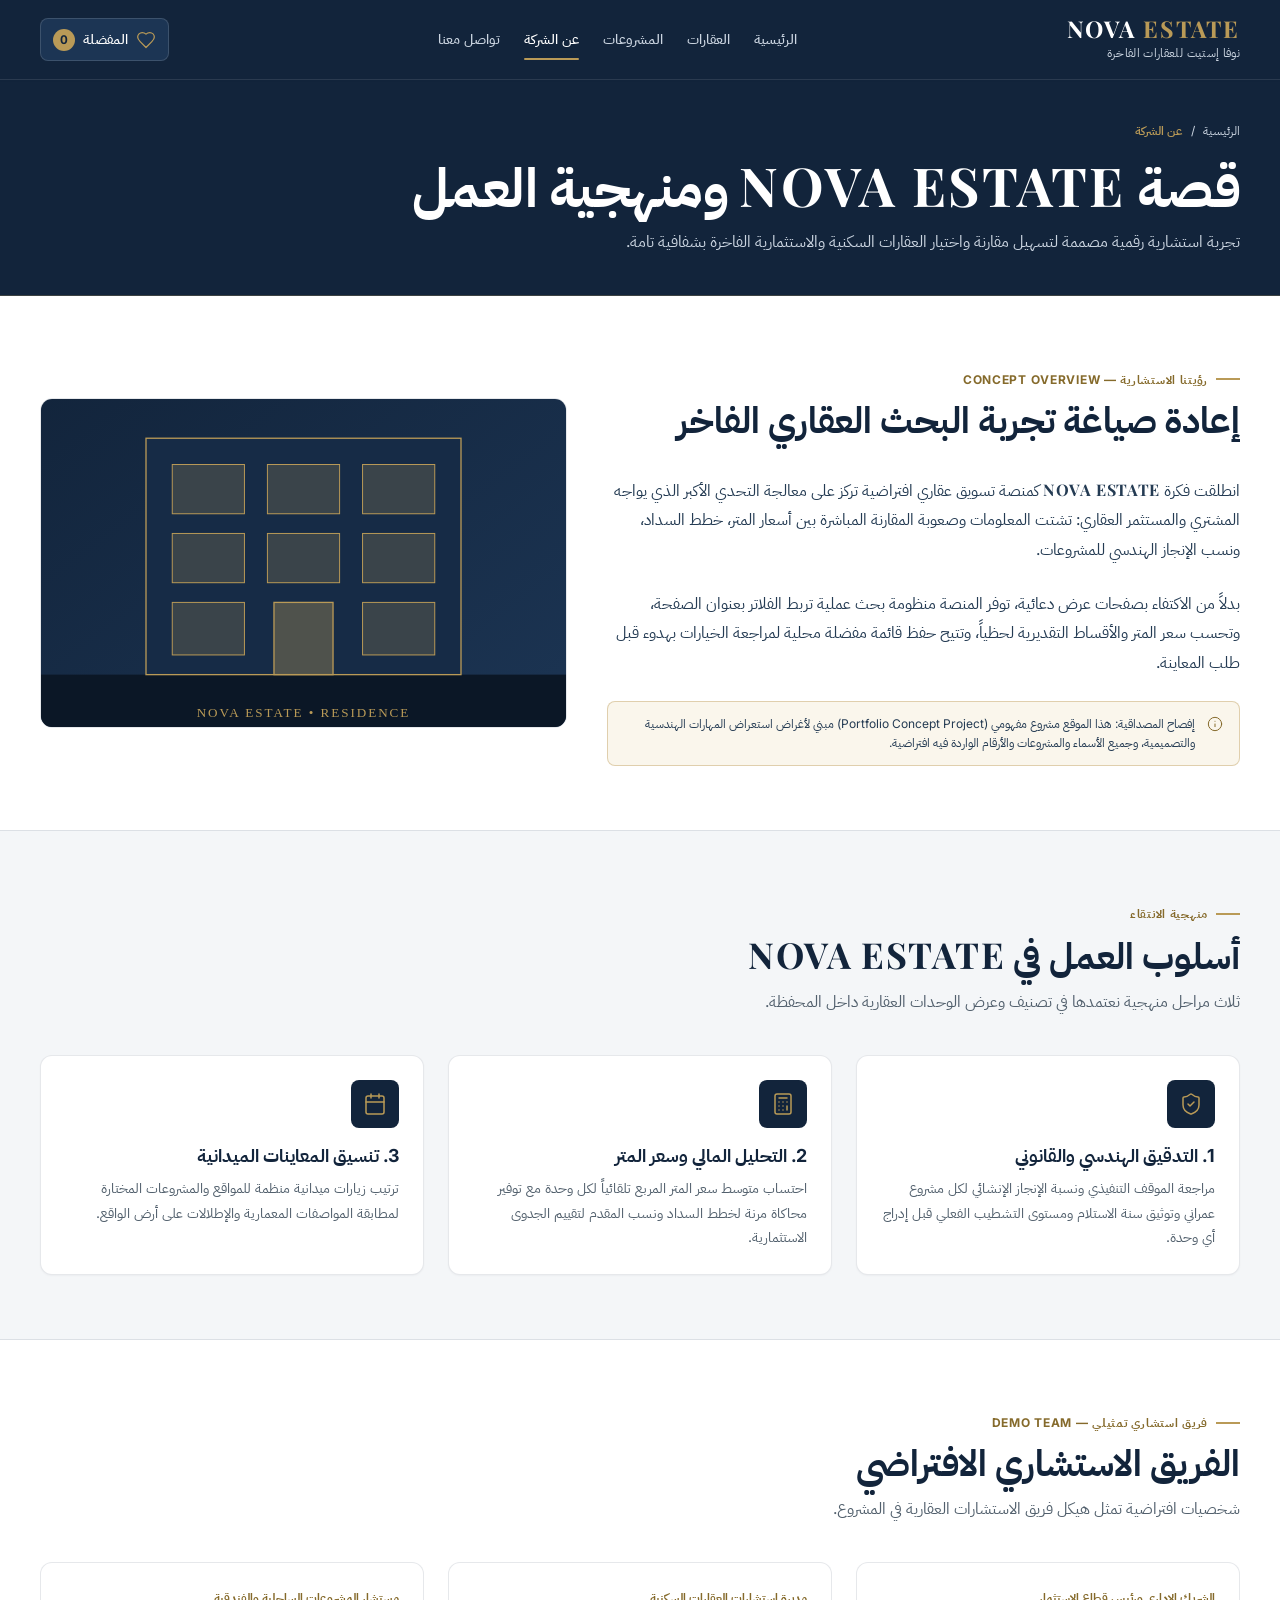
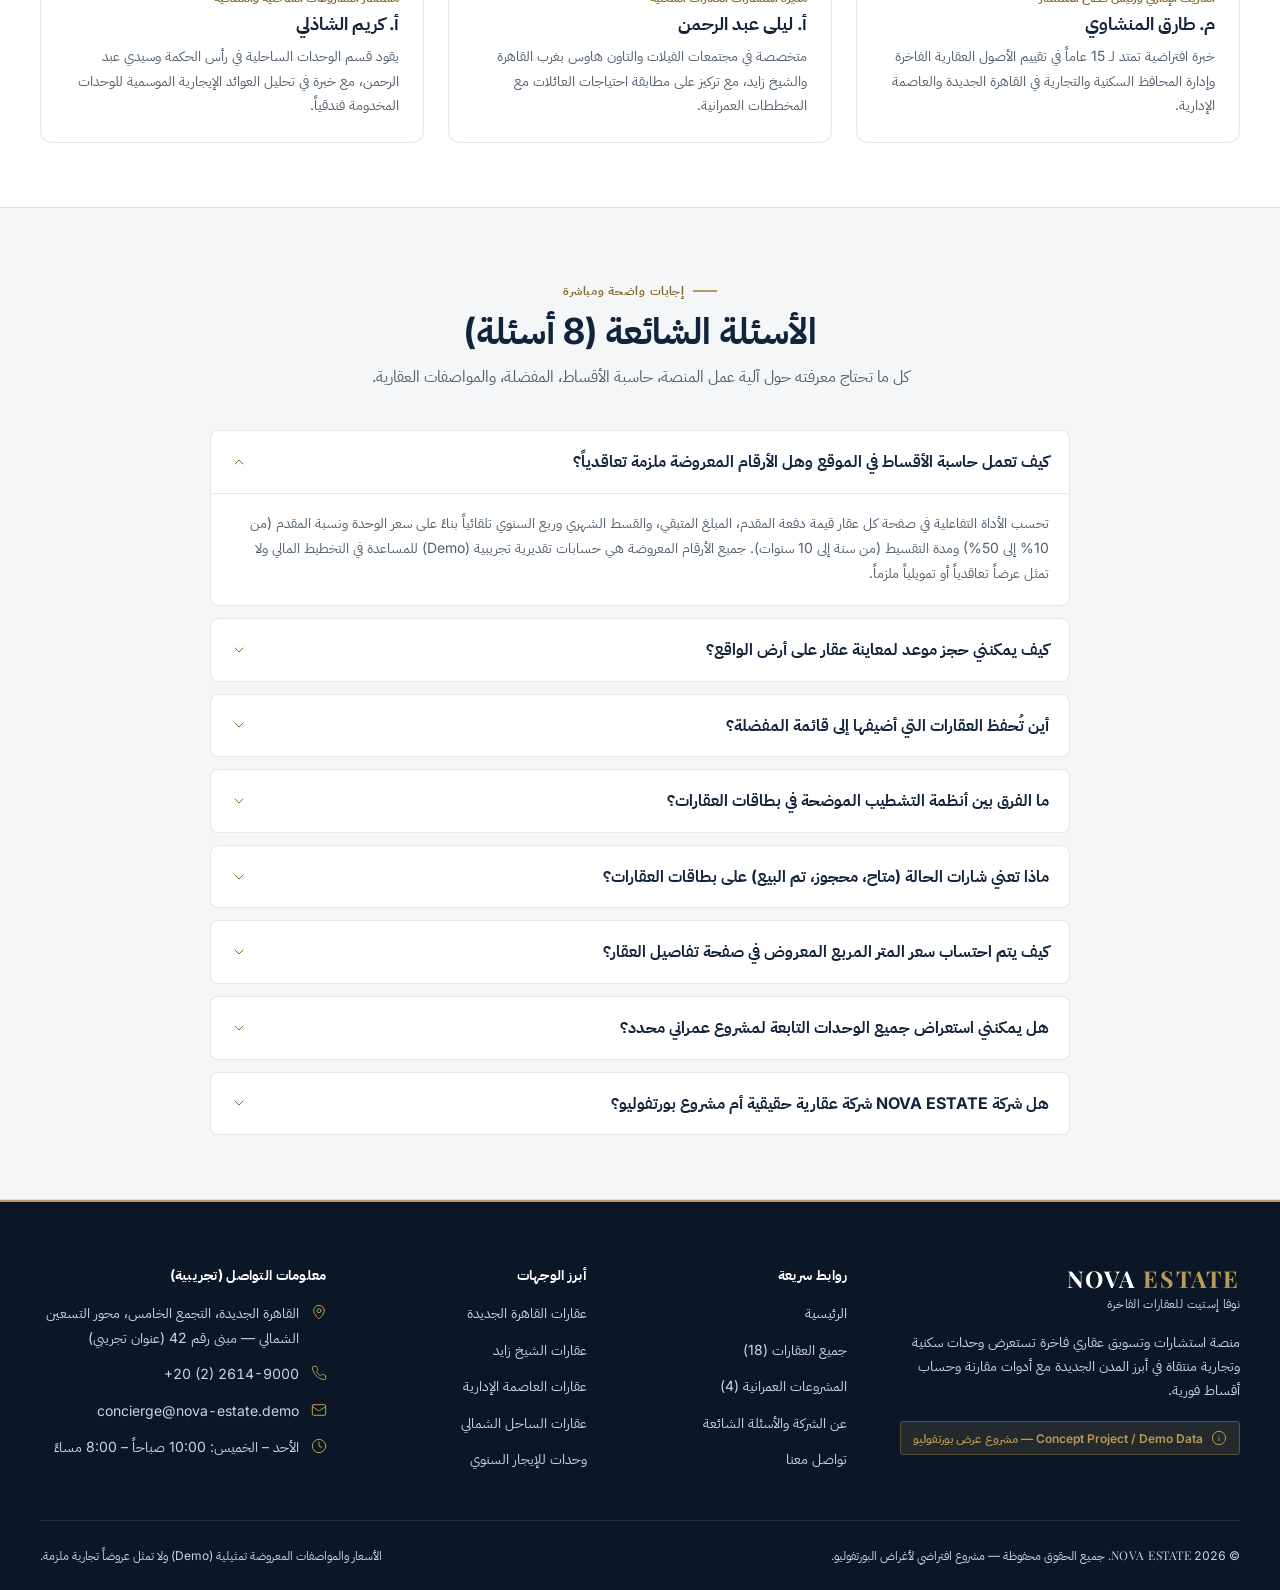
==== about.html @ bccfa6fd "Initial NOVA ESTATE portfolio demo" ====
<!DOCTYPE html>
<html lang="ar" dir="rtl">
<head>
  <meta charset="UTF-8">
  <meta name="viewport" content="width=device-width, initial-scale=1.0">
  <title>عن الشركة والأسئلة الشائعة | NOVA ESTATE</title>
  <meta name="description" content="تعرّف على رؤية ومنهجية NOVA ESTATE في الاستشارات العقارية الفاخرة، الفريق الاستشاري الافتراضي، والإجابات التفصيلية عن الأسئلة الشائعة.">
  <meta property="og:title" content="عن الشركة والأسئلة الشائعة | NOVA ESTATE">
  <meta property="og:description" content="قصة NOVA ESTATE الافتراضية، أسلوب العمل، والأسئلة الشائعة حول العقارات والأقساط.">
  <meta property="og:type" content="website">
  <link rel="icon" type="image/svg+xml" href="favicon.svg">

  <!-- Google Fonts: Playfair Display + Inter + IBM Plex Sans Arabic -->
  <link rel="preconnect" href="https://fonts.googleapis.com">
  <link rel="preconnect" href="https://fonts.gstatic.com" crossorigin>
  <link href="https://fonts.googleapis.com/css2?family=IBM+Plex+Sans+Arabic:wght@400;500;600;700&family=Inter:wght@400;500;600;700&family=Playfair+Display:wght@600;700&display=swap" rel="stylesheet">

  <!-- Modular Design System Stylesheets -->
  <link rel="stylesheet" href="assets/css/tokens.css">
  <link rel="stylesheet" href="assets/css/base.css">
  <link rel="stylesheet" href="assets/css/components.css">
  <link rel="stylesheet" href="assets/css/pages.css">
  <link rel="stylesheet" href="assets/css/responsive.css">
</head>
<body data-page="about">
  <a class="skip-link" href="#main-content">تخطي إلى المحتوى الرئيسي</a>

  <!-- ======================================================================
       SHARED SITE HEADER
       ====================================================================== -->
  <header class="site-header">
    <div class="container header-inner">
      <a href="index.html" class="brand-logo" aria-label="NOVA ESTATE الصفحة الرئيسية">
        <span class="brand-logo__en">NOVA <span>ESTATE</span></span>
        <span class="brand-logo__sub">نوفا إستيت للعقارات الفاخرة</span>
      </a>

      <nav class="main-nav" id="main-navigation" aria-label="التنقل الرئيسي">
        <ul class="nav-list">
          <li><a href="index.html" class="nav-link">الرئيسية</a></li>
          <li><a href="properties.html" class="nav-link">العقارات</a></li>
          <li><a href="developments.html" class="nav-link">المشروعات</a></li>
          <li><a href="about.html" class="nav-link nav-link--active" aria-current="page">عن الشركة</a></li>
          <li><a href="contact.html" class="nav-link">تواصل معنا</a></li>
        </ul>
      </nav>

      <div class="header-actions">
        <button
          type="button"
          class="fav-trigger-btn"
          id="favorites-toggle-btn"
          aria-expanded="false"
          aria-controls="favorites-drawer"
          aria-label="فتح درج العقارات المفضلة"
        >
          <svg class="icon icon--md" aria-hidden="true" focusable="false">
            <use href="assets/icons/sprite.svg#icon-heart"></use>
          </svg>
          <span class="fav-trigger-btn__label">المفضلة</span>
          <span class="fav-badge" id="favorites-count-badge" aria-live="polite">0</span>
        </button>

        <button
          type="button"
          class="mobile-menu-btn"
          id="mobile-menu-toggle"
          aria-expanded="false"
          aria-controls="main-navigation"
          aria-label="فتح قائمة التنقل"
        >
          <svg class="icon icon--lg" aria-hidden="true" focusable="false">
            <use href="assets/icons/sprite.svg#icon-menu"></use>
          </svg>
        </button>
      </div>
    </div>
  </header>

  <!-- ======================================================================
       MAIN CONTENT
       ====================================================================== -->
  <main id="main-content">
    <section class="page-hero" aria-labelledby="page-heading">
      <div class="container">
        <nav class="breadcrumb" aria-label="مسار الصفحة">
          <a href="index.html">الرئيسية</a>
          <span aria-hidden="true">/</span>
          <span class="breadcrumb__current" aria-current="page">عن الشركة</span>
        </nav>
        <h1 id="page-heading" class="page-hero__title">قصة <span class="brand-latin">NOVA ESTATE</span> ومنهجية العمل</h1>
        <p class="page-hero__subtitle">
          تجربة استشارية رقمية مصممة لتسهيل مقارنة واختيار العقارات السكنية والاستثمارية الفاخرة بشفافية تامة.
        </p>
      </div>
    </section>

    <!-- 1. EDITORIAL STORY SECTION -->
    <section class="section" aria-labelledby="story-heading">
      <div class="container">
        <div class="about-story-grid">
          <div class="detail-stack">
            <div>
              <span class="eyebrow">رؤيتنا الاستشارية — Concept Overview</span>
              <h2 id="story-heading" class="section-title">إعادة صياغة تجربة البحث العقاري الفاخر</h2>
            </div>
            <p style="color: var(--text-secondary); line-height: 1.85;">
              انطلقت فكرة <strong class="brand-latin">NOVA ESTATE</strong> كمنصة تسويق عقاري افتراضية تركز على معالجة التحدي الأكبر الذي يواجه المشتري والمستثمر العقاري: تشتت المعلومات وصعوبة المقارنة المباشرة بين أسعار المتر، خطط السداد، ونسب الإنجاز الهندسي للمشروعات.
            </p>
            <p style="color: var(--text-secondary); line-height: 1.85;">
              بدلاً من الاكتفاء بصفحات عرض دعائية، توفر المنصة منظومة بحث عملية تربط الفلاتر بعنوان الصفحة، وتحسب سعر المتر والأقساط التقديرية لحظياً، وتتيح حفظ قائمة مفضلة محلية لمراجعة الخيارات بهدوء قبل طلب المعاينة.
            </p>
            <div class="demo-notice">
              <svg class="icon icon--sm" aria-hidden="true" focusable="false">
                <use href="assets/icons/sprite.svg#icon-info"></use>
              </svg>
              <span>إفصاح المصداقية: هذا الموقع مشروع مفهومي (Portfolio Concept Project) مبني لأغراض استعراض المهارات الهندسية والتصميمية، وجميع الأسماء والمشروعات والأرقام الواردة فيه افتراضية.</span>
            </div>
          </div>

          <div class="dev-hero-banner__media">
            <img
              src="assets/images/properties/prop-exterior.svg"
              alt="التصميم المعماري لمشروعات NOVA ESTATE"
              width="800"
              height="600"
              loading="lazy"
            >
          </div>
        </div>
      </div>
    </section>

    <!-- 2. METHODOLOGY PILLARS -->
    <section class="section section--subtle" aria-labelledby="methodology-heading">
      <div class="container">
        <div class="section-header">
          <div class="section-header__copy">
            <span class="eyebrow">منهجية الانتقاء</span>
            <h2 id="methodology-heading" class="section-title">أسلوب العمل في <span class="brand-latin">NOVA ESTATE</span></h2>
            <p class="section-subtitle">ثلاث مراحل منهجية نعتمدها في تصنيف وعرض الوحدات العقارية داخل المحفظة.</p>
          </div>
        </div>

        <div class="pillars-grid">
          <article class="pillar-card">
            <div class="pillar-card__icon">
              <svg class="icon icon--lg" aria-hidden="true" focusable="false">
                <use href="assets/icons/sprite.svg#icon-shield-check"></use>
              </svg>
            </div>
            <h3 class="pillar-card__title">1. التدقيق الهندسي والقانوني</h3>
            <p class="pillar-card__desc">
              مراجعة الموقف التنفيذي ونسبة الإنجاز الإنشائي لكل مشروع عمراني وتوثيق سنة الاستلام ومستوى التشطيب الفعلي قبل إدراج أي وحدة.
            </p>
          </article>

          <article class="pillar-card">
            <div class="pillar-card__icon">
              <svg class="icon icon--lg" aria-hidden="true" focusable="false">
                <use href="assets/icons/sprite.svg#icon-calculator"></use>
              </svg>
            </div>
            <h3 class="pillar-card__title">2. التحليل المالي وسعر المتر</h3>
            <p class="pillar-card__desc">
              احتساب متوسط سعر المتر المربع تلقائياً لكل وحدة مع توفير محاكاة مرنة لخطط السداد ونسب المقدم لتقييم الجدوى الاستثمارية.
            </p>
          </article>

          <article class="pillar-card">
            <div class="pillar-card__icon">
              <svg class="icon icon--lg" aria-hidden="true" focusable="false">
                <use href="assets/icons/sprite.svg#icon-calendar"></use>
              </svg>
            </div>
            <h3 class="pillar-card__title">3. تنسيق المعاينات الميدانية</h3>
            <p class="pillar-card__desc">
              ترتيب زيارات ميدانية منظمة للمواقع والمشروعات المختارة لمطابقة المواصفات المعمارية والإطلالات على أرض الواقع.
            </p>
          </article>
        </div>
      </div>
    </section>

    <!-- 3. VIRTUAL ADVISORY TEAM -->
    <section class="section" aria-labelledby="team-heading">
      <div class="container">
        <div class="section-header">
          <div class="section-header__copy">
            <span class="eyebrow">فريق استشاري تمثيلي — Demo Team</span>
            <h2 id="team-heading" class="section-title">الفريق الاستشاري الافتراضي</h2>
            <p class="section-subtitle">شخصيات افتراضية تمثل هيكل فريق الاستشارات العقارية في المشروع.</p>
          </div>
        </div>

        <div class="team-grid">
          <article class="team-card">
            <p class="team-card__role">الشريك الإداري ورئيس قطاع الاستثمار</p>
            <h3 class="team-card__name">م. طارق المنشاوي</h3>
            <p class="team-card__bio">
              خبرة افتراضية تمتد لـ 15 عاماً في تقييم الأصول العقارية الفاخرة وإدارة المحافظ السكنية والتجارية في القاهرة الجديدة والعاصمة الإدارية.
            </p>
          </article>

          <article class="team-card">
            <p class="team-card__role">مديرة استشارات العقارات السكنية</p>
            <h3 class="team-card__name">أ. ليلى عبد الرحمن</h3>
            <p class="team-card__bio">
              متخصصة في مجتمعات الفيلات والتاون هاوس بغرب القاهرة والشيخ زايد، مع تركيز على مطابقة احتياجات العائلات مع المخططات العمرانية.
            </p>
          </article>

          <article class="team-card">
            <p class="team-card__role">مستشار المشروعات الساحلية والفندقية</p>
            <h3 class="team-card__name">أ. كريم الشاذلي</h3>
            <p class="team-card__bio">
              يقود قسم الوحدات الساحلية في رأس الحكمة وسيدي عبد الرحمن، مع خبرة في تحليل العوائد الإيجارية الموسمية للوحدات المخدومة فندقياً.
            </p>
          </article>
        </div>
      </div>
    </section>

    <!-- 4. FREQUENTLY ASKED QUESTIONS (8 FAQs from faqs.json) -->
    <section class="section section--subtle" id="faqs-section" aria-labelledby="faqs-heading">
      <div class="container">
        <div class="section-header" style="justify-content: center; text-align: center;">
          <div class="section-header__copy">
            <span class="eyebrow">إجابات واضحة ومباشرة</span>
            <h2 id="faqs-heading" class="section-title">الأسئلة الشائعة (8 أسئلة)</h2>
            <p class="section-subtitle">
              كل ما تحتاج معرفته حول آلية عمل المنصة، حاسبة الأقساط، المفضلة، والمواصفات العقارية.
            </p>
          </div>
        </div>

        <!-- Loading State -->
        <div class="state-box" id="faqs-loading-state" role="status">
          <h3 class="state-box__title">جاري تحميل الأسئلة الشائعة...</h3>
        </div>

        <!-- Error State -->
        <div class="state-box" id="faqs-error-state" role="alert" hidden>
          <h3 class="state-box__title">تعذّر تحميل ملف الأسئلة الشائعة</h3>
          <p class="state-box__desc">يرجى التأكد من تشغيل الموقع عبر خادم HTTP محلي ثم تحديث الصفحة.</p>
        </div>

        <!-- FAQ Accordion List -->
        <div class="faq-list" id="faqs-list" hidden></div>
      </div>
    </section>
  </main>

  <!-- ======================================================================
       SHARED SITE FOOTER
       ====================================================================== -->
  <footer class="site-footer">
    <div class="container">
      <div class="footer-grid">
        <div>
          <a href="index.html" class="brand-logo" aria-label="NOVA ESTATE الصفحة الرئيسية">
            <span class="brand-logo__en">NOVA <span>ESTATE</span></span>
            <span class="brand-logo__sub">نوفا إستيت للعقارات الفاخرة</span>
          </a>
          <p class="footer-brand-desc">
            منصة استشارات وتسويق عقاري فاخرة تستعرض وحدات سكنية وتجارية منتقاة في أبرز المدن الجديدة مع أدوات مقارنة وحساب أقساط فورية.
          </p>
          <div class="footer-demo-tag">
            <svg class="icon icon--sm" aria-hidden="true" focusable="false">
              <use href="assets/icons/sprite.svg#icon-info"></use>
            </svg>
            <span>Concept Project / Demo Data — مشروع عرض بورتفوليو</span>
          </div>
        </div>

        <div>
          <h3 class="footer-col__title">روابط سريعة</h3>
          <ul class="footer-links">
            <li><a href="index.html">الرئيسية</a></li>
            <li><a href="properties.html">جميع العقارات (18)</a></li>
            <li><a href="developments.html">المشروعات العمرانية (4)</a></li>
            <li><a href="about.html">عن الشركة والأسئلة الشائعة</a></li>
            <li><a href="contact.html">تواصل معنا</a></li>
          </ul>
        </div>

        <div>
          <h3 class="footer-col__title">أبرز الوجهات</h3>
          <ul class="footer-links">
            <li><a href="properties.html?city=القاهرة+الجديدة">عقارات القاهرة الجديدة</a></li>
            <li><a href="properties.html?city=الشيخ+زايد">عقارات الشيخ زايد</a></li>
            <li><a href="properties.html?city=العاصمة+الإدارية">عقارات العاصمة الإدارية</a></li>
            <li><a href="properties.html?city=الساحل+الشمالي">عقارات الساحل الشمالي</a></li>
            <li><a href="properties.html?purpose=rent">وحدات للإيجار السنوي</a></li>
          </ul>
        </div>

        <div>
          <h3 class="footer-col__title">معلومات التواصل (تجريبية)</h3>
          <ul class="footer-contact-list">
            <li class="footer-contact-item">
              <svg class="icon icon--sm" aria-hidden="true" focusable="false">
                <use href="assets/icons/sprite.svg#icon-map-pin"></use>
              </svg>
              <span>القاهرة الجديدة، التجمع الخامس، محور التسعين الشمالي — مبنى رقم 42 (عنوان تجريبي)</span>
            </li>
            <li class="footer-contact-item">
              <svg class="icon icon--sm" aria-hidden="true" focusable="false">
                <use href="assets/icons/sprite.svg#icon-phone"></use>
              </svg>
              <span class="num-tabular">+20 (2) 2614-9000</span>
            </li>
            <li class="footer-contact-item">
              <svg class="icon icon--sm" aria-hidden="true" focusable="false">
                <use href="assets/icons/sprite.svg#icon-mail"></use>
              </svg>
              <span class="num-tabular">concierge@nova-estate.demo</span>
            </li>
            <li class="footer-contact-item">
              <svg class="icon icon--sm" aria-hidden="true" focusable="false">
                <use href="assets/icons/sprite.svg#icon-clock"></use>
              </svg>
              <span>الأحد – الخميس: 10:00 صباحاً – 8:00 مساءً</span>
            </li>
          </ul>
        </div>
      </div>

      <div class="footer-bottom">
        <p>© <span class="num-tabular">2026</span> <span class="brand-latin">NOVA ESTATE</span>. جميع الحقوق محفوظة — مشروع افتراضي لأغراض البورتفوليو.</p>
        <p>الأسعار والمواصفات المعروضة تمثيلية (Demo) ولا تمثل عروضاً تجارية ملزمة.</p>
      </div>
    </div>
  </footer>

  <!-- ======================================================================
       SHARED FAVORITES DRAWER
       ====================================================================== -->
  <div class="drawer-backdrop" id="favorites-backdrop" hidden></div>
  <aside
    class="drawer favorites-drawer"
    id="favorites-drawer"
    role="dialog"
    aria-modal="true"
    aria-labelledby="favorites-drawer-title"
    aria-hidden="true"
  >
    <div class="drawer__header">
      <h2 class="drawer__title" id="favorites-drawer-title">
        <svg class="icon icon--md" aria-hidden="true" focusable="false">
          <use href="assets/icons/sprite.svg#icon-heart-filled"></use>
        </svg>
        <span>العقارات المفضلة</span>
      </h2>
      <button
        type="button"
        class="drawer__close"
        id="favorites-close-btn"
        aria-label="إغلاق درج المفضلة"
      >
        <svg class="icon icon--md" aria-hidden="true" focusable="false">
          <use href="assets/icons/sprite.svg#icon-x"></use>
        </svg>
      </button>
    </div>

    <div class="drawer__body" id="favorites-drawer-body">
      <div class="state-box" id="favorites-empty-state">
        <div class="state-box__icon">
          <svg class="icon icon--lg" aria-hidden="true" focusable="false">
            <use href="assets/icons/sprite.svg#icon-heart"></use>
          </svg>
        </div>
        <h3 class="state-box__title">قائمة المفضلة فارغة حالياً</h3>
        <p class="state-box__desc">
          اضغط على أيقونة القلب أعلى أي بطاقة عقار لحفظه في هذه القائمة ومقارنته لاحقاً.
        </p>
        <a href="properties.html" class="btn btn--navy btn--sm">تصفح العقارات المتاحة</a>
      </div>
      <ul class="fav-list" id="favorites-drawer-list" hidden></ul>
    </div>

    <div class="drawer__footer" id="favorites-drawer-footer" hidden>
      <a href="properties.html?favorites=1" class="btn btn--primary btn--full">
        <span>عرض المفضلة في صفحة العقارات</span>
      </a>
      <button type="button" class="btn btn--ghost btn--sm btn--full" id="favorites-clear-btn">
        <svg class="icon icon--sm" aria-hidden="true" focusable="false">
          <use href="assets/icons/sprite.svg#icon-trash"></use>
        </svg>
        <span>مسح القائمة بالكامل</span>
      </button>
    </div>
  </aside>

  <script type="module" src="assets/js/app.js"></script>
</body>
</html>
---- assets/css/tokens.css ----
/* ==========================================================================
   NOVA ESTATE — Design System Tokens (assets/css/tokens.css)
   Direction: Luxury Editorial Real Estate (60% Light / 30% Navy / 10% Gold)
   All color contrasts verified against WCAG 2.1 AA standards.
   ========================================================================== */

:root {
  /* ------------------------------------------------------------------------
     1. COLOR PALETTE (60 / 30 / 10 Distribution)
     ------------------------------------------------------------------------ */

  /* 60% — Light Surfaces & Backgrounds */
  --bg-page: #FFFFFF;
  --bg-subtle: #F4F6F8;
  --bg-card: #FFFFFF;
  --bg-elevated: #FFFFFF;
  --bg-glass: rgba(255, 255, 255, 0.94);
  --bg-backdrop: rgba(11, 23, 38, 0.62);

  /* Structural Hairlines & Borders */
  --border-hairline: rgba(18, 36, 59, 0.10);
  --border-subtle: rgba(18, 36, 59, 0.16);
  --border-strong: rgba(18, 36, 59, 0.28);
  --border-gold: rgba(185, 154, 87, 0.42);

  /* 30% — Institutional Brand Navy */
  --brand-navy: #12243B;
  --brand-navy-deep: #0B1726;
  --brand-navy-soft: #1C3554;
  --brand-navy-tint: #EDF2F7;

  /* 10% — Luxury Accent Gold */
  --accent-gold: #B99A57;         /* Primary CTA background (paired with #12243B text) & dark-surface accents */
  --accent-gold-hover: #A38442;   /* Primary CTA hover state */
  --accent-gold-text: #856A2B;    /* Mandatory for small gold text/labels on light surfaces (WCAG AA >= 4.5:1) */
  --accent-gold-subtle: #FAF6EC;  /* Soft warm highlight background */

  /* Typography Hierarchy */
  --text-primary: #12243B;        /* Contrast vs #FFFFFF: 14.8:1 (AAA) */
  --text-secondary: #243B53;      /* Contrast vs #FFFFFF: 11.2:1 (AAA) */
  --text-muted: #52606D;          /* Contrast vs #FFFFFF: 6.3:1 (AA) */
  --text-inverse: #FFFFFF;        /* Primary text on Navy surfaces */
  --text-inverse-muted: #CBD5E1;  /* Muted text on Navy surfaces */

  /* Semantic Status Badges */
  --status-available-text: #15623A;
  --status-available-bg: #E8F5EE;
  --status-available-border: rgba(21, 98, 58, 0.22);

  --status-reserved-text: #8A5A00;
  --status-reserved-bg: #FEF4E0;
  --status-reserved-border: rgba(138, 90, 0, 0.24);

  --status-sold-text: #8F2424;
  --status-sold-bg: #FDECEC;
  --status-sold-border: rgba(143, 36, 36, 0.22);

  --status-purpose-text: #12243B;
  --status-purpose-bg: #EDF2F7;
  --status-purpose-border: rgba(18, 36, 59, 0.16);

  /* Accessible Keyboard Focus Ring */
  --focus-ring: 0 0 0 3px rgba(185, 154, 87, 0.48);

  /* ------------------------------------------------------------------------
     2. TYPOGRAPHY (Playfair Display + Inter + IBM Plex Sans Arabic)
     ------------------------------------------------------------------------ */
  --font-display: 'Playfair Display', 'IBM Plex Sans Arabic', Georgia, serif;
  --font-sans: 'Inter', 'IBM Plex Sans Arabic', system-ui, -apple-system, BlinkMacSystemFont, sans-serif;
  --font-numeric: 'Inter', system-ui, -apple-system, sans-serif;

  /* Fluid Type Scale */
  --text-h1: clamp(2.15rem, 4.2vw, 3.6rem);
  --text-h2: clamp(1.6rem, 2.8vw, 2.4rem);
  --text-h3: clamp(1.25rem, 2vw, 1.6rem);
  --text-h4: clamp(1.08rem, 1.4vw, 1.25rem);
  --text-lg: 1.125rem;            /* 18px */
  --text-body: 1rem;              /* 16px */
  --text-sm: 0.875rem;            /* 14px */
  --text-xs: 0.75rem;             /* 12px */

  /* Font Weights */
  --weight-regular: 400;
  --weight-medium: 500;
  --weight-semibold: 600;
  --weight-bold: 700;

  /* Line Heights */
  --lh-h1: 1.18;
  --lh-h2: 1.25;
  --lh-h3: 1.35;
  --lh-body-ar: 1.75;
  --lh-body-en: 1.60;

  /* Numeric Alignment */
  --numeric-spacing: tabular-nums;

  /* ------------------------------------------------------------------------
     3. SPACING & LAYOUT
     ------------------------------------------------------------------------ */
  --space-1: 0.25rem;             /* 4px */
  --space-2: 0.5rem;              /* 8px */
  --space-3: 0.75rem;             /* 12px */
  --space-4: 1rem;                /* 16px */
  --space-5: 1.25rem;             /* 20px */
  --space-6: 1.5rem;              /* 24px */
  --space-8: 2rem;                /* 32px */
  --space-10: 2.5rem;             /* 40px */
  --space-12: 3rem;               /* 48px */
  --space-16: 4rem;               /* 64px */
  --space-20: 5rem;               /* 80px */

  --container-max: 1320px;
  --container-pad: clamp(1rem, 3.5vw, 2.5rem);
  --header-height: 80px;
  --drawer-width: min(420px, 92vw);

  /* ------------------------------------------------------------------------
     4. RADII, SHADOWS, ICONS & MOTION
     ------------------------------------------------------------------------ */
  --radius-sm: 4px;
  --radius-md: 8px;
  --radius-lg: 12px;              /* Maximum border radius for cards */
  --radius-pill: 9999px;          /* For circular icon buttons & filter chips only */

  /* Subtle Architectural Shadows */
  --shadow-xs: 0 1px 2px rgba(18, 36, 59, 0.04);
  --shadow-sm: 0 4px 14px rgba(18, 36, 59, 0.06);
  --shadow-md: 0 10px 28px rgba(18, 36, 59, 0.09);
  --shadow-drawer: 8px 0 32px rgba(11, 23, 38, 0.22);

  /* Standardized Icon Tokens */
  --icon-sm: 16px;
  --icon-md: 20px;
  --icon-lg: 24px;

  /* Transitions */
  --transition-fast: 180ms ease;
  --transition-smooth: 350ms cubic-bezier(0.22, 1, 0.36, 1);

  /* Z-Index Scale */
  --z-header: 100;
  --z-backdrop: 200;
  --z-drawer: 210;
  --z-lightbox: 300;
}
---- assets/css/base.css ----
/* ==========================================================================
   NOVA ESTATE — Base Styles, RTL Foundations & Typography (assets/css/base.css)
   ========================================================================== */

*,
*::before,
*::after {
  box-sizing: border-box;
  margin: 0;
  padding: 0;
}

html {
  font-size: 100%;
  scroll-behavior: smooth;
  -webkit-text-size-adjust: 100%;
  text-size-adjust: 100%;
}

body {
  min-height: 100vh;
  display: flex;
  flex-direction: column;
  background-color: var(--bg-page);
  color: var(--text-primary);
  font-family: var(--font-sans);
  font-size: var(--text-body);
  font-weight: var(--weight-regular);
  line-height: var(--lh-body-ar);
  -webkit-font-smoothing: antialiased;
  -moz-osx-font-smoothing: grayscale;
  overflow-x: hidden;
}

body.is-scroll-locked {
  overflow: hidden;
}

main {
  flex: 1 0 auto;
}

/* Media Elements */
img,
picture,
svg,
video {
  display: block;
  max-width: 100%;
}

img {
  height: auto;
  font-style: italic;
  color: var(--text-muted);
}

/* Form Elements Inheritance */
input,
button,
textarea,
select {
  font: inherit;
  color: inherit;
}

button {
  cursor: pointer;
  background: none;
  border: none;
}

a {
  color: inherit;
  text-decoration: none;
  transition: color var(--transition-fast);
}

ul,
ol {
  list-style: none;
}

/* Accessible Focus States */
:focus-visible {
  outline: none;
  box-shadow: var(--focus-ring);
}

/* Skip to Content Link for Keyboard Users */
.skip-link {
  position: absolute;
  top: -100px;
  right: var(--space-4);
  z-index: 999;
  background-color: var(--brand-navy);
  color: var(--text-inverse);
  padding: var(--space-3) var(--space-5);
  border-radius: var(--radius-sm);
  font-weight: var(--weight-semibold);
  transition: top var(--transition-fast);
}

.skip-link:focus {
  top: var(--space-3);
}

/* Screen Reader Only Utility */
.sr-only {
  position: absolute;
  width: 1px;
  height: 1px;
  padding: 0;
  margin: -1px;
  overflow: hidden;
  clip: rect(0, 0, 0, 0);
  white-space: nowrap;
  border: 0;
}

[hidden] {
  display: none !important;
}

/* Typography Hierarchy */
h1,
h2,
h3,
h4,
.font-display {
  color: var(--text-primary);
  font-weight: var(--weight-bold);
}

h1 {
  font-size: var(--text-h1);
  line-height: var(--lh-h1);
  letter-spacing: -0.01em;
}

h2 {
  font-size: var(--text-h2);
  line-height: var(--lh-h2);
}

h3 {
  font-size: var(--text-h3);
  line-height: var(--lh-h3);
}

h4 {
  font-size: var(--text-h4);
  line-height: var(--lh-h3);
}

/* Editorial Luxury Brand & Latin Display Text */
.brand-latin,
.editorial-en {
  font-family: var(--font-display);
  letter-spacing: 0.04em;
}

/* Tabular Numbers for Prices, Areas, Counts & Percentages */
.num-tabular,
.price-value,
.spec-value {
  font-family: var(--font-numeric);
  font-variant-numeric: var(--numeric-spacing);
  direction: ltr;
  unicode-bidi: isolate;
  display: inline-block;
}

/* Layout Containers & Section Primitives */
.container {
  width: 100%;
  max-width: var(--container-max);
  margin-inline: auto;
  padding-inline: var(--container-pad);
}

.section {
  padding-block: var(--space-16);
}

.section--subtle {
  background-color: var(--bg-subtle);
  border-block: 1px solid var(--border-hairline);
}

.section--navy {
  background-color: var(--brand-navy);
  color: var(--text-inverse);
}

.section-header {
  display: flex;
  flex-wrap: wrap;
  align-items: flex-end;
  justify-content: space-between;
  gap: var(--space-4);
  margin-bottom: var(--space-10);
}

.section-header__copy {
  max-width: 680px;
}

/* Gold Overline Label — Uses #856A2B on light backgrounds for WCAG AA >= 4.5:1 */
.eyebrow {
  display: inline-flex;
  align-items: center;
  gap: var(--space-2);
  font-size: var(--text-xs);
  font-weight: var(--weight-bold);
  color: var(--accent-gold-text);
  text-transform: uppercase;
  letter-spacing: 0.06em;
  margin-bottom: var(--space-2);
}

.eyebrow::before {
  content: "";
  display: inline-block;
  width: 24px;
  height: 2px;
  background-color: var(--accent-gold);
}

.section--navy .eyebrow {
  color: var(--accent-gold);
}

.section-title {
  margin-bottom: var(--space-2);
}

.section--navy .section-title {
  color: var(--text-inverse);
}

.section-subtitle {
  color: var(--text-muted);
  font-size: var(--text-body);
}

.section--navy .section-subtitle {
  color: var(--text-inverse-muted);
}

/* Standardized SVG Icon System (Lucide 1.5px stroke) */
.icon {
  display: inline-block;
  width: var(--icon-md);
  height: var(--icon-md);
  stroke: currentColor;
  stroke-width: 1.5;
  stroke-linecap: round;
  stroke-linejoin: round;
  fill: none;
  flex-shrink: 0;
  vertical-align: middle;
}

.icon--sm {
  width: var(--icon-sm);
  height: var(--icon-sm);
}

.icon--md {
  width: var(--icon-md);
  height: var(--icon-md);
}

.icon--lg {
  width: var(--icon-lg);
  height: var(--icon-lg);
}

/* Respect Reduced Motion Preferences */
@media (prefers-reduced-motion: reduce) {
  *,
  *::before,
  *::after {
    animation-duration: 0.01ms !important;
    animation-iteration-count: 1 !important;
    transition-duration: 0.01ms !important;
    scroll-behavior: auto !important;
  }
}
---- assets/css/components.css ----
/* ==========================================================================
   NOVA ESTATE — Shared UI Components (assets/css/components.css)
   Includes: Header, Footer, Buttons, Badges, Property Cards, Development
   Cards, Favorites Drawer, Filter Chips, Forms, Lightbox & State Boxes.
   ========================================================================== */

/* --------------------------------------------------------------------------
   1. HEADER & PRIMARY NAVIGATION
   -------------------------------------------------------------------------- */
.site-header {
  position: sticky;
  top: 0;
  z-index: var(--z-header);
  height: var(--header-height);
  background-color: var(--brand-navy);
  color: var(--text-inverse);
  border-bottom: 1px solid rgba(255, 255, 255, 0.10);
  box-shadow: var(--shadow-xs);
}

.header-inner {
  height: 100%;
  display: flex;
  align-items: center;
  justify-content: space-between;
  gap: var(--space-6);
}

.brand-logo {
  display: inline-flex;
  flex-direction: column;
  gap: 2px;
  text-decoration: none;
  color: var(--text-inverse);
}

.brand-logo__en {
  font-family: var(--font-display);
  font-size: 1.45rem;
  font-weight: var(--weight-bold);
  letter-spacing: 0.08em;
  line-height: 1.1;
  color: var(--text-inverse);
  direction: ltr;
  unicode-bidi: isolate;
}

.brand-logo__en span {
  color: var(--accent-gold);
}

.brand-logo__sub {
  font-size: 0.72rem;
  color: var(--text-inverse-muted);
  letter-spacing: 0.03em;
}

.main-nav {
  display: flex;
  align-items: center;
}

.nav-list {
  display: flex;
  align-items: center;
  gap: var(--space-6);
}

.nav-link {
  position: relative;
  display: inline-flex;
  align-items: center;
  padding-block: var(--space-2);
  font-size: var(--text-sm);
  font-weight: var(--weight-medium);
  color: var(--text-inverse-muted);
  transition: color var(--transition-fast);
}

.nav-link:hover,
.nav-link--active {
  color: var(--text-inverse);
}

.nav-link--active::after {
  content: "";
  position: absolute;
  bottom: 0;
  inset-inline: 0;
  height: 2px;
  background-color: var(--accent-gold);
  border-radius: 2px;
}

.header-actions {
  display: flex;
  align-items: center;
  gap: var(--space-3);
}

/* Header Favorites Trigger Button with Live Count Badge */
.fav-trigger-btn {
  position: relative;
  display: inline-flex;
  align-items: center;
  gap: var(--space-2);
  padding: var(--space-2) var(--space-3);
  border-radius: var(--radius-md);
  background-color: var(--brand-navy-soft);
  color: var(--text-inverse);
  border: 1px solid rgba(255, 255, 255, 0.14);
  font-size: var(--text-sm);
  font-weight: var(--weight-medium);
  transition: background-color var(--transition-fast), border-color var(--transition-fast);
}

.fav-trigger-btn:hover {
  background-color: rgba(185, 154, 87, 0.18);
  border-color: var(--accent-gold);
}

.fav-trigger-btn .icon {
  color: var(--accent-gold);
}

.fav-badge {
  display: inline-flex;
  align-items: center;
  justify-content: center;
  min-width: 22px;
  height: 22px;
  padding-inline: 6px;
  border-radius: var(--radius-pill);
  background-color: var(--accent-gold);
  color: var(--brand-navy);
  font-family: var(--font-numeric);
  font-variant-numeric: var(--numeric-spacing);
  font-size: var(--text-xs);
  font-weight: var(--weight-bold);
  line-height: 1;
}

.mobile-menu-btn {
  display: none;
  align-items: center;
  justify-content: center;
  width: 42px;
  height: 42px;
  border-radius: var(--radius-md);
  background-color: var(--brand-navy-soft);
  color: var(--text-inverse);
  border: 1px solid rgba(255, 255, 255, 0.14);
}

/* --------------------------------------------------------------------------
   2. BUTTON SYSTEM
   -------------------------------------------------------------------------- */
.btn {
  display: inline-flex;
  align-items: center;
  justify-content: center;
  gap: var(--space-2);
  padding: 0.75rem 1.35rem;
  border-radius: var(--radius-md);
  font-size: var(--text-sm);
  font-weight: var(--weight-semibold);
  line-height: 1.3;
  border: 1px solid transparent;
  transition: background-color var(--transition-fast),
              color var(--transition-fast),
              border-color var(--transition-fast),
              transform var(--transition-fast);
  white-space: nowrap;
}

.btn:active {
  transform: translateY(1px);
}

/* Primary Gold CTA — Always paired with Brand Navy #12243B text for high contrast */
.btn--primary {
  background-color: var(--accent-gold);
  color: var(--brand-navy);
  border-color: var(--accent-gold);
}

.btn--primary:hover {
  background-color: var(--accent-gold-hover);
  border-color: var(--accent-gold-hover);
  color: var(--brand-navy-deep);
}

/* Institutional Navy Button */
.btn--navy {
  background-color: var(--brand-navy);
  color: var(--text-inverse);
  border-color: var(--brand-navy);
}

.btn--navy:hover {
  background-color: var(--brand-navy-soft);
  border-color: var(--brand-navy-soft);
}

/* Outline Button on Light Surfaces */
.btn--outline {
  background-color: transparent;
  color: var(--brand-navy);
  border-color: var(--border-strong);
}

.btn--outline:hover {
  background-color: var(--brand-navy);
  color: var(--text-inverse);
  border-color: var(--brand-navy);
}

/* Outline Button on Dark Surfaces */
.btn--outline-light {
  background-color: transparent;
  color: var(--text-inverse);
  border-color: rgba(255, 255, 255, 0.32);
}

.btn--outline-light:hover {
  background-color: rgba(255, 255, 255, 0.10);
  border-color: var(--accent-gold);
}

/* Ghost Subtle Button */
.btn--ghost {
  background-color: transparent;
  color: var(--text-secondary);
  padding: 0.5rem 0.85rem;
}

.btn--ghost:hover {
  background-color: var(--bg-subtle);
  color: var(--brand-navy);
}

.btn--sm {
  padding: 0.5rem 0.95rem;
  font-size: var(--text-xs);
  border-radius: var(--radius-sm);
}

.btn--lg {
  padding: 0.9rem 1.75rem;
  font-size: var(--text-body);
}

.btn--full {
  width: 100%;
}

/* --------------------------------------------------------------------------
   3. SEMANTIC STATUS & PURPOSE BADGES
   -------------------------------------------------------------------------- */
.badge {
  display: inline-flex;
  align-items: center;
  gap: 5px;
  padding: 0.25rem 0.65rem;
  border-radius: var(--radius-sm);
  font-size: var(--text-xs);
  font-weight: var(--weight-semibold);
  line-height: 1.3;
  border: 1px solid transparent;
}

/* Available: #15623A on #E8F5EE */
.badge--available {
  background-color: var(--status-available-bg);
  color: var(--status-available-text);
  border-color: var(--status-available-border);
}

/* Reserved: #8A5A00 on #FEF4E0 */
.badge--reserved {
  background-color: var(--status-reserved-bg);
  color: var(--status-reserved-text);
  border-color: var(--status-reserved-border);
}

/* Sold: #8F2424 on #FDECEC */
.badge--sold {
  background-color: var(--status-sold-bg);
  color: var(--status-sold-text);
  border-color: var(--status-sold-border);
}

/* Purpose (Sale / Rent): #12243B on #EDF2F7 */
.badge--purpose {
  background-color: var(--status-purpose-bg);
  color: var(--status-purpose-text);
  border-color: var(--status-purpose-border);
}

/* Editorial Gold Badge on Light Background: #856A2B on #FAF6EC (WCAG AA compliant) */
.badge--gold {
  background-color: var(--accent-gold-subtle);
  color: var(--accent-gold-text);
  border-color: var(--border-gold);
}

/* --------------------------------------------------------------------------
   4. PROPERTY CARD ANATOMY (Shared across Home, Listings & Developments)
   -------------------------------------------------------------------------- */
.properties-grid {
  display: grid;
  grid-template-columns: repeat(3, minmax(0, 1fr));
  gap: var(--space-6);
}

.property-card {
  position: relative;
  display: flex;
  flex-direction: column;
  background-color: var(--bg-card);
  border: 1px solid var(--border-hairline);
  border-radius: var(--radius-lg);
  overflow: hidden;
  box-shadow: var(--shadow-xs);
  transition: transform var(--transition-smooth),
              box-shadow var(--transition-smooth),
              border-color var(--transition-fast);
}

.property-card:hover {
  transform: translateY(-3px);
  box-shadow: var(--shadow-md);
  border-color: var(--border-subtle);
}

/* 4:3 Image Container with Smooth 1.04 Hover Scale */
.property-card__media {
  position: relative;
  aspect-ratio: 4 / 3;
  background-color: var(--bg-subtle);
  overflow: hidden;
}

.property-card__img {
  width: 100%;
  height: 100%;
  object-fit: cover;
  transition: transform var(--transition-smooth);
}

.property-card:hover .property-card__img {
  transform: scale(1.04);
}

/* Top-Right Badges in RTL */
.property-card__badges {
  position: absolute;
  top: var(--space-3);
  right: var(--space-3);
  z-index: 2;
  display: flex;
  flex-wrap: wrap;
  gap: var(--space-2);
}

/* Top-Left Circular Favorite Button in RTL */
.property-card__fav-btn,
.fav-icon-btn {
  display: inline-flex;
  align-items: center;
  justify-content: center;
  width: 38px;
  height: 38px;
  border-radius: var(--radius-pill);
  background-color: var(--bg-glass);
  color: var(--brand-navy);
  border: 1px solid var(--border-hairline);
  box-shadow: var(--shadow-xs);
  transition: background-color var(--transition-fast),
              color var(--transition-fast),
              transform var(--transition-fast);
}

.property-card__fav-btn {
  position: absolute;
  top: var(--space-3);
  left: var(--space-3);
  z-index: 2;
}

.property-card__fav-btn:hover,
.fav-icon-btn:hover {
  background-color: var(--bg-page);
  transform: scale(1.05);
}

.property-card__fav-btn[aria-pressed="true"],
.fav-icon-btn[aria-pressed="true"] {
  background-color: var(--brand-navy);
  color: var(--accent-gold);
  border-color: var(--brand-navy);
}

.property-card__body {
  display: flex;
  flex-direction: column;
  flex: 1;
  padding: var(--space-5);
}

.property-card__price-row {
  display: flex;
  align-items: baseline;
  justify-content: space-between;
  gap: var(--space-2);
  margin-bottom: var(--space-2);
}

.property-card__price {
  font-family: var(--font-numeric);
  font-variant-numeric: var(--numeric-spacing);
  font-size: 1.25rem;
  font-weight: var(--weight-bold);
  color: var(--brand-navy);
  direction: ltr;
  unicode-bidi: isolate;
}

.property-card__type-tag {
  font-size: var(--text-xs);
  font-weight: var(--weight-semibold);
  color: var(--accent-gold-text);
}

.property-card__title {
  font-size: 1.05rem;
  font-weight: var(--weight-bold);
  line-height: 1.4;
  color: var(--text-primary);
  margin-bottom: var(--space-2);
}

.property-card__title a {
  display: -webkit-box;
  -webkit-line-clamp: 1;
  -webkit-box-orient: vertical;
  overflow: hidden;
}

.property-card__title a:hover {
  color: var(--accent-gold-text);
}

.property-card__location {
  display: flex;
  align-items: center;
  gap: var(--space-2);
  font-size: var(--text-sm);
  color: var(--text-muted);
  margin-bottom: var(--space-4);
}

.property-card__location .icon {
  color: var(--accent-gold-text);
}

/* Horizontal Specs Row with 1px Hairline Divider */
.property-card__specs {
  display: flex;
  align-items: center;
  justify-content: space-between;
  gap: var(--space-3);
  padding-top: var(--space-3);
  margin-top: auto;
  border-top: 1px solid var(--border-hairline);
  font-size: var(--text-sm);
  color: var(--text-secondary);
}

.property-card__spec-item {
  display: inline-flex;
  align-items: center;
  gap: 6px;
}

.property-card__spec-item .icon {
  color: var(--text-muted);
}

.property-card__footer {
  display: flex;
  align-items: center;
  justify-content: space-between;
  gap: var(--space-2);
  padding-top: var(--space-3);
  margin-top: var(--space-3);
  border-top: 1px solid var(--border-hairline);
  font-size: var(--text-xs);
  color: var(--text-muted);
}

.property-card__cta {
  display: inline-flex;
  align-items: center;
  gap: 4px;
  font-weight: var(--weight-bold);
  color: var(--brand-navy);
}

.property-card__cta:hover {
  color: var(--accent-gold-text);
}

/* --------------------------------------------------------------------------
   5. DEVELOPMENT CARD
   -------------------------------------------------------------------------- */
.developments-grid {
  display: grid;
  grid-template-columns: repeat(2, minmax(0, 1fr));
  gap: var(--space-6);
}

.dev-card {
  display: flex;
  flex-direction: column;
  background-color: var(--bg-card);
  border: 1px solid var(--border-hairline);
  border-radius: var(--radius-lg);
  overflow: hidden;
  box-shadow: var(--shadow-xs);
  transition: transform var(--transition-smooth), box-shadow var(--transition-smooth);
}

.dev-card:hover {
  transform: translateY(-3px);
  box-shadow: var(--shadow-md);
}

.dev-card__media {
  position: relative;
  aspect-ratio: 16 / 9;
  background-color: var(--bg-subtle);
  overflow: hidden;
}

.dev-card__img {
  width: 100%;
  height: 100%;
  object-fit: cover;
  transition: transform var(--transition-smooth);
}

.dev-card:hover .dev-card__img {
  transform: scale(1.04);
}

.dev-card__overlay-badges {
  position: absolute;
  top: var(--space-3);
  right: var(--space-3);
  left: var(--space-3);
  display: flex;
  align-items: center;
  justify-content: space-between;
  gap: var(--space-2);
}

.dev-card__body {
  display: flex;
  flex-direction: column;
  flex: 1;
  padding: var(--space-6);
}

.dev-card__title {
  font-size: var(--text-h3);
  margin-bottom: var(--space-2);
}

.dev-card__title a:hover {
  color: var(--accent-gold-text);
}

.dev-card__summary {
  color: var(--text-muted);
  font-size: var(--text-sm);
  margin-bottom: var(--space-5);
  display: -webkit-box;
  -webkit-line-clamp: 2;
  -webkit-box-orient: vertical;
  overflow: hidden;
}

.dev-card__progress {
  margin-bottom: var(--space-5);
}

.dev-card__progress-header {
  display: flex;
  justify-content: space-between;
  font-size: var(--text-xs);
  font-weight: var(--weight-semibold);
  color: var(--text-secondary);
  margin-bottom: 6px;
}

.progress-bar {
  width: 100%;
  height: 6px;
  background-color: var(--bg-subtle);
  border-radius: var(--radius-pill);
  overflow: hidden;
}

.progress-bar__fill {
  height: 100%;
  background-color: var(--accent-gold);
  border-radius: var(--radius-pill);
  transition: width 400ms ease;
}

.dev-card__meta {
  display: grid;
  grid-template-columns: repeat(3, 1fr);
  gap: var(--space-3);
  padding-top: var(--space-4);
  margin-top: auto;
  border-top: 1px solid var(--border-hairline);
}

.dev-card__meta-item {
  display: flex;
  flex-direction: column;
  gap: 2px;
}

.dev-card__meta-label {
  font-size: var(--text-xs);
  color: var(--text-muted);
}

.dev-card__meta-val {
  font-size: var(--text-sm);
  font-weight: var(--weight-bold);
  color: var(--brand-navy);
}

/* --------------------------------------------------------------------------
   6. FAVORITES DRAWER & BACKDROP
   -------------------------------------------------------------------------- */
.drawer-backdrop {
  position: fixed;
  inset: 0;
  z-index: var(--z-backdrop);
  background-color: var(--bg-backdrop);
  backdrop-filter: blur(2px);
  opacity: 0;
  visibility: hidden;
  transition: opacity var(--transition-fast), visibility var(--transition-fast);
}

.drawer-backdrop.is-open {
  opacity: 1;
  visibility: visible;
}

.drawer {
  position: fixed;
  top: 0;
  bottom: 0;
  left: 0;
  z-index: var(--z-drawer);
  width: var(--drawer-width);
  background-color: var(--bg-page);
  box-shadow: var(--shadow-drawer);
  display: flex;
  flex-direction: column;
  transform: translateX(-105%);
  visibility: hidden;
  transition: transform var(--transition-smooth), visibility var(--transition-smooth);
}

.drawer.is-open {
  transform: translateX(0);
  visibility: visible;
}

.drawer__header {
  display: flex;
  align-items: center;
  justify-content: space-between;
  gap: var(--space-3);
  padding: var(--space-5);
  background-color: var(--brand-navy);
  color: var(--text-inverse);
  border-bottom: 1px solid rgba(255, 255, 255, 0.10);
}

.drawer__title {
  display: flex;
  align-items: center;
  gap: var(--space-2);
  font-size: 1.1rem;
  font-weight: var(--weight-bold);
  color: var(--text-inverse);
}

.drawer__title .icon {
  color: var(--accent-gold);
}

.drawer__close {
  display: inline-flex;
  align-items: center;
  justify-content: center;
  width: 36px;
  height: 36px;
  border-radius: var(--radius-sm);
  background-color: rgba(255, 255, 255, 0.10);
  color: var(--text-inverse);
  transition: background-color var(--transition-fast);
}

.drawer__close:hover {
  background-color: rgba(255, 255, 255, 0.20);
}

.drawer__body {
  flex: 1;
  overflow-y: auto;
  padding: var(--space-5);
}

.fav-list {
  display: flex;
  flex-direction: column;
  gap: var(--space-3);
}

.fav-item {
  display: grid;
  grid-template-columns: 84px 1fr auto;
  align-items: center;
  gap: var(--space-3);
  padding: var(--space-3);
  border: 1px solid var(--border-hairline);
  border-radius: var(--radius-md);
  background-color: var(--bg-card);
  transition: border-color var(--transition-fast);
}

.fav-item:hover {
  border-color: var(--border-subtle);
}

.fav-item__img {
  width: 84px;
  height: 64px;
  object-fit: cover;
  border-radius: var(--radius-sm);
  background-color: var(--bg-subtle);
}

.fav-item__info {
  min-width: 0;
}

.fav-item__title {
  display: block;
  font-size: var(--text-sm);
  font-weight: var(--weight-bold);
  color: var(--text-primary);
  white-space: nowrap;
  overflow: hidden;
  text-overflow: ellipsis;
  margin-bottom: 2px;
}

.fav-item__title:hover {
  color: var(--accent-gold-text);
}

.fav-item__meta {
  font-size: var(--text-xs);
  color: var(--text-muted);
  margin-bottom: 4px;
}

.fav-item__price {
  font-family: var(--font-numeric);
  font-variant-numeric: var(--numeric-spacing);
  font-size: var(--text-xs);
  font-weight: var(--weight-bold);
  color: var(--brand-navy);
  direction: ltr;
  unicode-bidi: isolate;
}

.fav-item__remove {
  display: inline-flex;
  align-items: center;
  justify-content: center;
  width: 32px;
  height: 32px;
  border-radius: var(--radius-sm);
  color: var(--text-muted);
  transition: background-color var(--transition-fast), color var(--transition-fast);
}

.fav-item__remove:hover {
  background-color: var(--status-sold-bg);
  color: var(--status-sold-text);
}

.drawer__footer {
  padding: var(--space-4) var(--space-5);
  border-top: 1px solid var(--border-hairline);
  background-color: var(--bg-subtle);
  display: flex;
  flex-direction: column;
  gap: var(--space-2);
}

/* --------------------------------------------------------------------------
   7. ACTIVE FILTER CHIPS
   -------------------------------------------------------------------------- */
.active-chips-bar {
  display: flex;
  flex-wrap: wrap;
  align-items: center;
  gap: var(--space-2);
  margin-bottom: var(--space-5);
}

.filter-chip {
  display: inline-flex;
  align-items: center;
  gap: var(--space-2);
  padding: 0.35rem 0.75rem;
  border-radius: var(--radius-pill);
  background-color: var(--brand-navy-tint);
  color: var(--brand-navy);
  border: 1px solid var(--border-subtle);
  font-size: var(--text-xs);
  font-weight: var(--weight-semibold);
}

.filter-chip__remove {
  display: inline-flex;
  align-items: center;
  justify-content: center;
  width: 18px;
  height: 18px;
  border-radius: var(--radius-pill);
  color: var(--text-muted);
  transition: background-color var(--transition-fast), color var(--transition-fast);
}

.filter-chip__remove:hover {
  background-color: var(--brand-navy);
  color: var(--text-inverse);
}

/* --------------------------------------------------------------------------
   8. FORMS & INPUT CONTROLS
   -------------------------------------------------------------------------- */
.form-group {
  display: flex;
  flex-direction: column;
  gap: 6px;
}

.form-label {
  font-size: var(--text-xs);
  font-weight: var(--weight-bold);
  color: var(--text-secondary);
}

.form-control,
.form-select {
  width: 100%;
  padding: 0.7rem 0.9rem;
  border-radius: var(--radius-md);
  border: 1px solid var(--border-subtle);
  background-color: var(--bg-page);
  color: var(--text-primary);
  font-size: var(--text-sm);
  transition: border-color var(--transition-fast), box-shadow var(--transition-fast);
}

.form-control:hover,
.form-select:hover {
  border-color: var(--border-strong);
}

.form-control:focus,
.form-select:focus {
  outline: none;
  border-color: var(--brand-navy);
  box-shadow: var(--focus-ring);
}

.form-control.is-invalid {
  border-color: var(--status-sold-text);
  background-color: #FFFBFB;
}

.form-error {
  font-size: var(--text-xs);
  color: var(--status-sold-text);
  font-weight: var(--weight-medium);
}

.form-hint {
  font-size: var(--text-xs);
  color: var(--text-muted);
}

.demo-notice {
  display: flex;
  align-items: flex-start;
  gap: var(--space-3);
  padding: var(--space-3) var(--space-4);
  border-radius: var(--radius-md);
  background-color: var(--accent-gold-subtle);
  border: 1px solid var(--border-gold);
  color: var(--text-secondary);
  font-size: var(--text-xs);
  line-height: 1.6;
}

.demo-notice .icon {
  color: var(--accent-gold-text);
  margin-top: 2px;
}

/* --------------------------------------------------------------------------
   9. FEEDBACK STATES (Loading / Empty / Error / Confirmation)
   -------------------------------------------------------------------------- */
.state-box {
  display: flex;
  flex-direction: column;
  align-items: center;
  justify-content: center;
  text-align: center;
  padding: var(--space-12) var(--space-6);
  background-color: var(--bg-subtle);
  border: 1px dashed var(--border-subtle);
  border-radius: var(--radius-lg);
  gap: var(--space-3);
}

.state-box__icon {
  display: inline-flex;
  align-items: center;
  justify-content: center;
  width: 52px;
  height: 52px;
  border-radius: var(--radius-pill);
  background-color: var(--bg-page);
  color: var(--accent-gold-text);
  border: 1px solid var(--border-hairline);
}

.state-box__title {
  font-size: var(--text-h4);
  color: var(--text-primary);
}

.state-box__desc {
  max-width: 460px;
  font-size: var(--text-sm);
  color: var(--text-muted);
}

/* --------------------------------------------------------------------------
   10. LIGHTBOX MODAL FOR GALLERY
   -------------------------------------------------------------------------- */
.lightbox {
  position: fixed;
  inset: 0;
  z-index: var(--z-lightbox);
  background-color: rgba(11, 23, 38, 0.94);
  display: flex;
  flex-direction: column;
  align-items: center;
  justify-content: center;
  padding: var(--space-6);
}

.lightbox__top {
  position: absolute;
  top: var(--space-4);
  inset-inline: var(--space-6);
  display: flex;
  align-items: center;
  justify-content: space-between;
  color: var(--text-inverse);
}

.lightbox__counter {
  font-family: var(--font-numeric);
  font-variant-numeric: var(--numeric-spacing);
  font-size: var(--text-sm);
  color: var(--text-inverse-muted);
}

.lightbox__stage {
  position: relative;
  display: flex;
  align-items: center;
  justify-content: center;
  max-width: 1080px;
  width: 100%;
  max-height: 80vh;
}

.lightbox__img {
  max-height: 78vh;
  max-width: 100%;
  object-fit: contain;
  border-radius: var(--radius-md);
  border: 1px solid rgba(255, 255, 255, 0.15);
}

.lightbox__nav {
  position: absolute;
  top: 50%;
  transform: translateY(-50%);
  width: 48px;
  height: 48px;
  border-radius: var(--radius-pill);
  background-color: rgba(18, 36, 59, 0.85);
  color: var(--text-inverse);
  border: 1px solid rgba(255, 255, 255, 0.20);
  display: inline-flex;
  align-items: center;
  justify-content: center;
  transition: background-color var(--transition-fast);
}

.lightbox__nav:hover {
  background-color: var(--accent-gold);
  color: var(--brand-navy);
}

.lightbox__nav--prev {
  right: var(--space-4);
}

.lightbox__nav--next {
  left: var(--space-4);
}

/* --------------------------------------------------------------------------
   11. FOOTER
   -------------------------------------------------------------------------- */
.site-footer {
  background-color: var(--brand-navy-deep);
  color: var(--text-inverse-muted);
  padding-top: var(--space-16);
  border-top: 2px solid var(--accent-gold);
}

.footer-grid {
  display: grid;
  grid-template-columns: 1.6fr 1fr 1fr 1.3fr;
  gap: var(--space-10);
  padding-bottom: var(--space-12);
  border-bottom: 1px solid rgba(255, 255, 255, 0.10);
}

.footer-brand-desc {
  margin-top: var(--space-4);
  margin-bottom: var(--space-5);
  font-size: var(--text-sm);
  line-height: 1.7;
  color: var(--text-inverse-muted);
}

.footer-demo-tag {
  display: inline-flex;
  align-items: center;
  gap: var(--space-2);
  padding: 0.35rem 0.75rem;
  border-radius: var(--radius-sm);
  background-color: rgba(185, 154, 87, 0.14);
  border: 1px solid rgba(185, 154, 87, 0.35);
  color: var(--accent-gold);
  font-size: var(--text-xs);
  font-weight: var(--weight-semibold);
}

.footer-col__title {
  font-size: var(--text-sm);
  font-weight: var(--weight-bold);
  color: var(--text-inverse);
  margin-bottom: var(--space-4);
  letter-spacing: 0.02em;
}

.footer-links {
  display: flex;
  flex-direction: column;
  gap: var(--space-3);
  font-size: var(--text-sm);
}

.footer-links a:hover {
  color: var(--accent-gold);
}

.footer-contact-list {
  display: flex;
  flex-direction: column;
  gap: var(--space-3);
  font-size: var(--text-sm);
}

.footer-contact-item {
  display: flex;
  align-items: flex-start;
  gap: var(--space-3);
}

.footer-contact-item .icon {
  color: var(--accent-gold);
  margin-top: 3px;
}

.footer-bottom {
  display: flex;
  flex-wrap: wrap;
  align-items: center;
  justify-content: space-between;
  gap: var(--space-4);
  padding-block: var(--space-6);
  font-size: var(--text-xs);
  color: var(--text-inverse-muted);
}
---- assets/css/pages.css ----
/* ==========================================================================
   NOVA ESTATE — Page-Specific Layouts & Sections (assets/css/pages.css)
   Covers: Home Hero & Search, Listings & Filter Panel, Property Details,
   Gallery, Installment Calculator, Developments, About/FAQ & Contact.
   ========================================================================== */

/* --------------------------------------------------------------------------
   1. HOME PAGE — HERO & QUICK SEARCH PANEL
   -------------------------------------------------------------------------- */
.hero {
  position: relative;
  background: linear-gradient(135deg, var(--brand-navy-deep) 0%, var(--brand-navy) 60%, var(--brand-navy-soft) 100%);
  color: var(--text-inverse);
  padding-top: var(--space-16);
  padding-bottom: var(--space-20);
  border-bottom: 1px solid rgba(185, 154, 87, 0.25);
  overflow: hidden;
}

/* Subtle architectural grid pattern overlay */
.hero::before {
  content: "";
  position: absolute;
  inset: 0;
  background-image:
    linear-gradient(to left, rgba(255, 255, 255, 0.03) 1px, transparent 1px),
    linear-gradient(to bottom, rgba(255, 255, 255, 0.03) 1px, transparent 1px);
  background-size: 64px 64px;
  pointer-events: none;
}

.hero__inner {
  position: relative;
  z-index: 1;
  display: flex;
  flex-direction: column;
  gap: var(--space-10);
}

.hero__content {
  max-width: 820px;
}

.hero__eyebrow {
  display: inline-flex;
  align-items: center;
  gap: var(--space-2);
  padding: 0.35rem 0.85rem;
  border-radius: var(--radius-sm);
  background-color: rgba(185, 154, 87, 0.15);
  border: 1px solid rgba(185, 154, 87, 0.40);
  color: var(--accent-gold);
  font-size: var(--text-xs);
  font-weight: var(--weight-semibold);
  letter-spacing: 0.04em;
  margin-bottom: var(--space-5);
}

.hero__title {
  color: var(--text-inverse);
  margin-bottom: var(--space-4);
}

.hero__title span {
  color: var(--accent-gold);
}

.hero__subtitle {
  font-size: var(--text-lg);
  color: var(--text-inverse-muted);
  max-width: 680px;
  line-height: 1.8;
}

/* Hero Quick Search Box */
.hero-search {
  background-color: var(--bg-page);
  color: var(--text-primary);
  padding: var(--space-6);
  border-radius: var(--radius-lg);
  border: 1px solid var(--border-hairline);
  box-shadow: var(--shadow-md);
}

.hero-search__form {
  display: grid;
  grid-template-columns: repeat(3, 1fr) auto;
  align-items: end;
  gap: var(--space-4);
}

.hero-search__quick {
  display: flex;
  flex-wrap: wrap;
  align-items: center;
  gap: var(--space-2);
  margin-top: var(--space-4);
  padding-top: var(--space-4);
  border-top: 1px solid var(--border-hairline);
  font-size: var(--text-xs);
  color: var(--text-muted);
}

.hero-search__quick-link {
  display: inline-flex;
  align-items: center;
  padding: 0.25rem 0.65rem;
  border-radius: var(--radius-sm);
  background-color: var(--bg-subtle);
  color: var(--text-secondary);
  font-weight: var(--weight-medium);
  border: 1px solid var(--border-hairline);
  transition: background-color var(--transition-fast), color var(--transition-fast);
}

.hero-search__quick-link:hover {
  background-color: var(--brand-navy);
  color: var(--text-inverse);
}

/* Hero Key Metrics Strip */
.hero__stats {
  display: grid;
  grid-template-columns: repeat(4, 1fr);
  gap: var(--space-6);
  padding-top: var(--space-6);
  border-top: 1px solid rgba(255, 255, 255, 0.12);
}

.hero-stat {
  display: flex;
  flex-direction: column;
  gap: 4px;
}

.hero-stat__num {
  font-family: var(--font-display);
  font-size: clamp(1.5rem, 2.4vw, 2.1rem);
  font-weight: var(--weight-bold);
  color: var(--accent-gold);
  line-height: 1.2;
}

.hero-stat__label {
  font-size: var(--text-sm);
  color: var(--text-inverse-muted);
}

/* --------------------------------------------------------------------------
   2. HOME PAGE — VALUE PILLARS & CTA BANNER
   -------------------------------------------------------------------------- */
.pillars-grid {
  display: grid;
  grid-template-columns: repeat(3, 1fr);
  gap: var(--space-6);
}

.pillar-card {
  padding: var(--space-6);
  background-color: var(--bg-card);
  border: 1px solid var(--border-hairline);
  border-radius: var(--radius-lg);
  box-shadow: var(--shadow-xs);
}

.pillar-card__icon {
  display: inline-flex;
  align-items: center;
  justify-content: center;
  width: 48px;
  height: 48px;
  border-radius: var(--radius-md);
  background-color: var(--brand-navy);
  color: var(--accent-gold);
  margin-bottom: var(--space-4);
}

.pillar-card__title {
  font-size: var(--text-h4);
  margin-bottom: var(--space-2);
}

.pillar-card__desc {
  font-size: var(--text-sm);
  color: var(--text-muted);
}

.cta-banner {
  background: linear-gradient(125deg, var(--brand-navy) 0%, var(--brand-navy-deep) 100%);
  color: var(--text-inverse);
  padding: var(--space-12);
  border-radius: var(--radius-lg);
  border: 1px solid rgba(185, 154, 87, 0.35);
  display: flex;
  align-items: center;
  justify-content: space-between;
  gap: var(--space-8);
}

.cta-banner__copy {
  max-width: 640px;
}

.cta-banner .eyebrow {
  color: var(--accent-gold);
}

.cta-banner__title {
  color: var(--text-inverse);
  margin-bottom: var(--space-2);
}

.cta-banner__desc {
  color: var(--text-inverse-muted);
  font-size: var(--text-body);
}

.cta-banner__actions {
  display: flex;
  flex-wrap: wrap;
  gap: var(--space-3);
  flex-shrink: 0;
}

/* --------------------------------------------------------------------------
   3. PAGE HEADER & BREADCRUMB
   -------------------------------------------------------------------------- */
.page-hero {
  background-color: var(--brand-navy);
  color: var(--text-inverse);
  padding-block: var(--space-10);
  border-bottom: 1px solid rgba(185, 154, 87, 0.25);
}

.page-hero__title {
  color: var(--text-inverse);
  margin-bottom: var(--space-2);
}

.page-hero__subtitle {
  color: var(--text-inverse-muted);
  max-width: 680px;
  font-size: var(--text-body);
}

.breadcrumb {
  display: flex;
  flex-wrap: wrap;
  align-items: center;
  gap: var(--space-2);
  font-size: var(--text-xs);
  color: var(--text-inverse-muted);
  margin-bottom: var(--space-3);
}

.breadcrumb--light {
  color: var(--text-muted);
  margin-bottom: var(--space-6);
}

.breadcrumb a:hover {
  color: var(--accent-gold);
}

.breadcrumb--light a:hover {
  color: var(--accent-gold-text);
}

.breadcrumb__current {
  color: var(--accent-gold);
  font-weight: var(--weight-semibold);
}

.breadcrumb--light .breadcrumb__current {
  color: var(--text-primary);
}

/* --------------------------------------------------------------------------
   4. PROPERTIES LISTING PAGE — SIDEBAR / FILTER DRAWER & TOOLBAR
   -------------------------------------------------------------------------- */
.listings-layout {
  display: grid;
  grid-template-columns: 300px minmax(0, 1fr);
  align-items: start;
  gap: var(--space-8);
}

.filter-panel {
  position: sticky;
  top: calc(var(--header-height) + var(--space-4));
  background-color: var(--bg-subtle);
  border: 1px solid var(--border-hairline);
  border-radius: var(--radius-lg);
  padding: var(--space-5);
}

.filter-panel__header {
  display: flex;
  align-items: center;
  justify-content: space-between;
  padding-bottom: var(--space-4);
  margin-bottom: var(--space-4);
  border-bottom: 1px solid var(--border-hairline);
}

.filter-panel__title {
  display: flex;
  align-items: center;
  gap: var(--space-2);
  font-size: 1rem;
  font-weight: var(--weight-bold);
}

.filter-panel__close {
  display: none;
  align-items: center;
  justify-content: center;
  width: 34px;
  height: 34px;
  border-radius: var(--radius-sm);
  background-color: var(--bg-page);
  border: 1px solid var(--border-hairline);
}

.filter-form {
  display: flex;
  flex-direction: column;
  gap: var(--space-4);
}

.filter-range-row {
  display: grid;
  grid-template-columns: 1fr 1fr;
  gap: var(--space-2);
}

.filter-check-row {
  display: flex;
  align-items: center;
  gap: var(--space-2);
  padding: var(--space-3);
  border-radius: var(--radius-md);
  background-color: var(--bg-page);
  border: 1px solid var(--border-hairline);
  font-size: var(--text-sm);
  font-weight: var(--weight-semibold);
  cursor: pointer;
}

.filter-check-row input[type="checkbox"] {
  width: 18px;
  height: 18px;
  accent-color: var(--brand-navy);
}

.filter-panel__actions {
  display: flex;
  flex-direction: column;
  gap: var(--space-2);
  padding-top: var(--space-3);
  border-top: 1px solid var(--border-hairline);
}

.listings-toolbar {
  display: flex;
  flex-wrap: wrap;
  align-items: center;
  justify-content: space-between;
  gap: var(--space-4);
  padding: var(--space-4) var(--space-5);
  background-color: var(--bg-subtle);
  border: 1px solid var(--border-hairline);
  border-radius: var(--radius-md);
  margin-bottom: var(--space-5);
}

.listings-toolbar__info {
  display: flex;
  align-items: center;
  gap: var(--space-3);
}

.filter-mobile-trigger {
  display: none;
}

.results-count {
  font-size: var(--text-sm);
  color: var(--text-secondary);
}

.results-count strong {
  color: var(--brand-navy);
  font-family: var(--font-numeric);
  font-variant-numeric: var(--numeric-spacing);
}

.listings-toolbar__controls {
  display: flex;
  align-items: center;
  gap: var(--space-3);
}

.sort-group {
  display: flex;
  align-items: center;
  gap: var(--space-2);
}

.sort-group label {
  font-size: var(--text-xs);
  font-weight: var(--weight-bold);
  color: var(--text-muted);
  white-space: nowrap;
}

/* --------------------------------------------------------------------------
   5. PROPERTY DETAIL PAGE — GALLERY, SPECS, CALCULATOR & APPOINTMENT FORM
   -------------------------------------------------------------------------- */
.property-header {
  display: flex;
  flex-wrap: wrap;
  align-items: flex-start;
  justify-content: space-between;
  gap: var(--space-6);
  padding-bottom: var(--space-6);
  margin-bottom: var(--space-6);
  border-bottom: 1px solid var(--border-hairline);
}

.property-header__main {
  max-width: 760px;
}

.property-header__badges {
  display: flex;
  flex-wrap: wrap;
  align-items: center;
  gap: var(--space-2);
  margin-bottom: var(--space-3);
}

.property-header__title {
  font-size: clamp(1.5rem, 2.6vw, 2.25rem);
  margin-bottom: var(--space-2);
}

.property-header__location {
  display: inline-flex;
  align-items: center;
  gap: var(--space-2);
  color: var(--text-muted);
  font-size: var(--text-body);
}

.property-header__location .icon {
  color: var(--accent-gold-text);
}

.property-header__price-box {
  display: flex;
  flex-direction: column;
  align-items: flex-end;
  gap: 4px;
}

.property-header__price {
  font-family: var(--font-numeric);
  font-variant-numeric: var(--numeric-spacing);
  font-size: clamp(1.6rem, 2.5vw, 2.2rem);
  font-weight: var(--weight-bold);
  color: var(--brand-navy);
  direction: ltr;
  unicode-bidi: isolate;
}

.property-header__sqm {
  font-size: var(--text-xs);
  font-weight: var(--weight-semibold);
  color: var(--accent-gold-text);
  background-color: var(--accent-gold-subtle);
  padding: 0.2rem 0.6rem;
  border-radius: var(--radius-sm);
  border: 1px solid var(--border-gold);
}

.property-header__actions {
  display: flex;
  align-items: center;
  gap: var(--space-2);
  margin-top: var(--space-2);
}

/* Interactive Image Gallery */
.gallery {
  margin-bottom: var(--space-8);
}

.gallery__main {
  position: relative;
  aspect-ratio: 16 / 9;
  max-height: 540px;
  width: 100%;
  background-color: var(--bg-subtle);
  border-radius: var(--radius-lg);
  overflow: hidden;
  border: 1px solid var(--border-hairline);
  margin-bottom: var(--space-3);
}

.gallery__main-img {
  width: 100%;
  height: 100%;
  object-fit: cover;
  cursor: zoom-in;
}

.gallery__expand-btn {
  position: absolute;
  bottom: var(--space-4);
  left: var(--space-4);
  display: inline-flex;
  align-items: center;
  gap: var(--space-2);
  padding: 0.5rem 0.9rem;
  border-radius: var(--radius-md);
  background-color: rgba(18, 36, 59, 0.86);
  color: var(--text-inverse);
  font-size: var(--text-xs);
  font-weight: var(--weight-semibold);
  border: 1px solid rgba(255, 255, 255, 0.20);
}

.gallery__expand-btn:hover {
  background-color: var(--brand-navy);
}

.gallery__thumbs {
  display: grid;
  grid-template-columns: repeat(auto-fill, minmax(110px, 1fr));
  gap: var(--space-3);
}

.gallery__thumb {
  aspect-ratio: 4 / 3;
  border-radius: var(--radius-md);
  overflow: hidden;
  border: 2px solid transparent;
  opacity: 0.7;
  transition: opacity var(--transition-fast), border-color var(--transition-fast);
}

.gallery__thumb:hover,
.gallery__thumb.is-active {
  opacity: 1;
  border-color: var(--accent-gold);
}

.gallery__thumb img {
  width: 100%;
  height: 100%;
  object-fit: cover;
}

/* Two-Column Property Details Grid */
.property-detail-grid {
  display: grid;
  grid-template-columns: 1.6fr 1fr;
  align-items: start;
  gap: var(--space-8);
}

.detail-stack {
  display: flex;
  flex-direction: column;
  gap: var(--space-6);
}

.detail-card {
  background-color: var(--bg-card);
  border: 1px solid var(--border-hairline);
  border-radius: var(--radius-lg);
  padding: var(--space-6);
  box-shadow: var(--shadow-xs);
}

.detail-card__title {
  display: flex;
  align-items: center;
  gap: var(--space-2);
  font-size: var(--text-h4);
  padding-bottom: var(--space-3);
  margin-bottom: var(--space-4);
  border-bottom: 1px solid var(--border-hairline);
}

.detail-card__title .icon {
  color: var(--accent-gold-text);
}

.specs-grid {
  display: grid;
  grid-template-columns: repeat(3, 1fr);
  gap: var(--space-4);
}

.spec-box {
  padding: var(--space-4);
  border-radius: var(--radius-md);
  background-color: var(--bg-subtle);
  border: 1px solid var(--border-hairline);
  display: flex;
  flex-direction: column;
  gap: 4px;
}

.spec-box__label {
  font-size: var(--text-xs);
  color: var(--text-muted);
}

.spec-box__value {
  font-size: var(--text-sm);
  font-weight: var(--weight-bold);
  color: var(--brand-navy);
}

.features-list {
  display: grid;
  grid-template-columns: repeat(2, 1fr);
  gap: var(--space-3);
}

.feature-item {
  display: flex;
  align-items: center;
  gap: var(--space-2);
  font-size: var(--text-sm);
  color: var(--text-secondary);
}

.feature-item .icon {
  color: var(--status-available-text);
}

/* Installment Calculator Widget */
.calc-card {
  background-color: var(--bg-subtle);
  border: 1px solid var(--border-subtle);
  border-radius: var(--radius-lg);
  padding: var(--space-6);
}

.calc-controls {
  display: flex;
  flex-direction: column;
  gap: var(--space-5);
  margin-bottom: var(--space-6);
}

.calc-slider-header {
  display: flex;
  justify-content: space-between;
  align-items: center;
  font-size: var(--text-sm);
  font-weight: var(--weight-semibold);
  margin-bottom: var(--space-2);
}

.calc-slider-val {
  font-family: var(--font-numeric);
  font-variant-numeric: var(--numeric-spacing);
  color: var(--accent-gold-text);
  font-weight: var(--weight-bold);
}

.calc-range {
  width: 100%;
  accent-color: var(--brand-navy);
  cursor: pointer;
}

.calc-results {
  background-color: var(--bg-page);
  border: 1px solid var(--border-hairline);
  border-radius: var(--radius-md);
  padding: var(--space-4);
  display: flex;
  flex-direction: column;
  gap: var(--space-3);
  margin-bottom: var(--space-4);
}

.calc-results__row {
  display: flex;
  justify-content: space-between;
  align-items: center;
  font-size: var(--text-sm);
  color: var(--text-secondary);
}

.calc-results__row--highlight {
  padding-top: var(--space-3);
  border-top: 1px solid var(--border-hairline);
  font-weight: var(--weight-bold);
  color: var(--brand-navy);
  font-size: var(--text-body);
}

/* --------------------------------------------------------------------------
   6. DEVELOPMENT DETAIL PAGE
   -------------------------------------------------------------------------- */
.dev-hero-banner {
  display: grid;
  grid-template-columns: 1.2fr 1fr;
  gap: var(--space-8);
  align-items: center;
  margin-bottom: var(--space-10);
}

.dev-hero-banner__media {
  aspect-ratio: 16 / 10;
  border-radius: var(--radius-lg);
  overflow: hidden;
  border: 1px solid var(--border-hairline);
}

.dev-hero-banner__media img {
  width: 100%;
  height: 100%;
  object-fit: cover;
}

.amenities-grid {
  display: grid;
  grid-template-columns: repeat(auto-fill, minmax(230px, 1fr));
  gap: var(--space-3);
}

.amenity-card {
  display: flex;
  align-items: center;
  gap: var(--space-3);
  padding: var(--space-4);
  background-color: var(--bg-subtle);
  border: 1px solid var(--border-hairline);
  border-radius: var(--radius-md);
  font-size: var(--text-sm);
  font-weight: var(--weight-medium);
}

.amenity-card .icon {
  color: var(--accent-gold-text);
}

/* --------------------------------------------------------------------------
   7. ABOUT PAGE & FAQ ACCORDION
   -------------------------------------------------------------------------- */
.about-story-grid {
  display: grid;
  grid-template-columns: 1.2fr 1fr;
  gap: var(--space-10);
  align-items: center;
}

.team-grid {
  display: grid;
  grid-template-columns: repeat(3, 1fr);
  gap: var(--space-6);
}

.team-card {
  padding: var(--space-6);
  background-color: var(--bg-card);
  border: 1px solid var(--border-hairline);
  border-radius: var(--radius-lg);
}

.team-card__role {
  font-size: var(--text-xs);
  font-weight: var(--weight-bold);
  color: var(--accent-gold-text);
  margin-bottom: var(--space-1);
}

.team-card__name {
  font-size: var(--text-h4);
  margin-bottom: var(--space-2);
}

.team-card__bio {
  font-size: var(--text-sm);
  color: var(--text-muted);
}

.faq-list {
  max-width: 860px;
  margin-inline: auto;
  display: flex;
  flex-direction: column;
  gap: var(--space-3);
}

.faq-item {
  background-color: var(--bg-card);
  border: 1px solid var(--border-hairline);
  border-radius: var(--radius-md);
  overflow: hidden;
}

.faq-trigger {
  width: 100%;
  display: flex;
  align-items: center;
  justify-content: space-between;
  gap: var(--space-4);
  padding: var(--space-5);
  text-align: right;
  font-size: var(--text-body);
  font-weight: var(--weight-bold);
  color: var(--text-primary);
  transition: background-color var(--transition-fast);
}

.faq-trigger:hover {
  background-color: var(--bg-subtle);
}

.faq-trigger .icon {
  color: var(--accent-gold-text);
  transition: transform var(--transition-fast);
}

.faq-trigger[aria-expanded="true"] .icon {
  transform: rotate(180deg);
}

.faq-panel {
  padding: 0 var(--space-5) var(--space-5);
  font-size: var(--text-sm);
  color: var(--text-muted);
  line-height: 1.8;
  border-top: 1px solid var(--border-hairline);
  padding-top: var(--space-4);
}

/* --------------------------------------------------------------------------
   8. CONTACT PAGE
   -------------------------------------------------------------------------- */
.contact-grid {
  display: grid;
  grid-template-columns: 1fr 1.4fr;
  gap: var(--space-8);
  align-items: start;
}

.contact-cards-stack {
  display: flex;
  flex-direction: column;
  gap: var(--space-4);
}

.contact-info-box {
  display: flex;
  align-items: flex-start;
  gap: var(--space-4);
  padding: var(--space-5);
  background-color: var(--bg-subtle);
  border: 1px solid var(--border-hairline);
  border-radius: var(--radius-lg);
}

.contact-info-box__icon {
  display: inline-flex;
  align-items: center;
  justify-content: center;
  width: 44px;
  height: 44px;
  border-radius: var(--radius-md);
  background-color: var(--brand-navy);
  color: var(--accent-gold);
  flex-shrink: 0;
}

.contact-info-box__title {
  font-size: var(--text-body);
  font-weight: var(--weight-bold);
  margin-bottom: 4px;
}

.contact-info-box__text {
  font-size: var(--text-sm);
  color: var(--text-muted);
}
---- assets/css/responsive.css ----
/* ==========================================================================
   NOVA ESTATE — Responsive Breakpoints (assets/css/responsive.css)
   Tested across: 1440, 1366, 1200, 1024, 992, 768, 576, 480, 375, 330px.
   Includes automatic Filter Sidebar -> Mobile Filter Drawer transformation.
   ========================================================================== */

/* --------------------------------------------------------------------------
   1. LARGE LAPTOPS & DESKTOPS (<= 1200px)
   -------------------------------------------------------------------------- */
@media (max-width: 1200px) {
  .properties-grid {
    grid-template-columns: repeat(2, minmax(0, 1fr));
  }

  .footer-grid {
    grid-template-columns: repeat(2, 1fr);
    gap: var(--space-8);
  }
}

/* --------------------------------------------------------------------------
   2. TABLETS & SMALL LAPTOPS (< 992px)
   Filter Sidebar transforms into Mobile Filter Drawer
   -------------------------------------------------------------------------- */
@media (max-width: 991.98px) {
  /* Mobile Navigation Drawer */
  .mobile-menu-btn {
    display: inline-flex;
  }

  .main-nav {
    position: fixed;
    top: var(--header-height);
    inset-inline: 0;
    background-color: var(--brand-navy-deep);
    border-bottom: 2px solid var(--accent-gold);
    padding: var(--space-5) var(--container-pad);
    box-shadow: var(--shadow-md);
    transform: translateY(-120%);
    opacity: 0;
    visibility: hidden;
    transition: transform var(--transition-smooth),
                opacity var(--transition-fast),
                visibility var(--transition-fast);
  }

  .main-nav.is-open {
    transform: translateY(0);
    opacity: 1;
    visibility: visible;
  }

  .nav-list {
    flex-direction: column;
    align-items: stretch;
    gap: var(--space-2);
    width: 100%;
  }

  .nav-link {
    padding: var(--space-3);
    border-radius: var(--radius-sm);
    font-size: var(--text-body);
  }

  .nav-link--active {
    background-color: rgba(185, 154, 87, 0.14);
    color: var(--accent-gold);
  }

  .nav-link--active::after {
    display: none;
  }

  /* Hero Quick Search Grid */
  .hero-search__form {
    grid-template-columns: repeat(2, 1fr);
  }

  .hero__stats {
    grid-template-columns: repeat(2, 1fr);
  }

  /* Value Pillars & Team Grids */
  .pillars-grid,
  .team-grid {
    grid-template-columns: repeat(2, 1fr);
  }

  /* Listings Layout & Filter Drawer Transformation */
  .listings-layout {
    grid-template-columns: 1fr;
  }

  .filter-mobile-trigger {
    display: inline-flex;
  }

  .filter-panel {
    position: fixed;
    top: 0;
    bottom: 0;
    right: 0;
    z-index: var(--z-drawer);
    width: var(--drawer-width);
    max-width: 92vw;
    border-radius: 0;
    background-color: var(--bg-page);
    box-shadow: var(--shadow-drawer);
    overflow-y: auto;
    transform: translateX(105%);
    visibility: hidden;
    transition: transform var(--transition-smooth), visibility var(--transition-smooth);
  }

  .filter-panel.is-open {
    transform: translateX(0);
    visibility: visible;
  }

  .filter-panel__close {
    display: inline-flex;
  }

  /* Property Details, Development Hero, About & Contact Layouts */
  .property-detail-grid,
  .dev-hero-banner,
  .about-story-grid,
  .contact-grid {
    grid-template-columns: 1fr;
  }

  .property-header__price-box {
    align-items: flex-start;
  }

  .cta-banner {
    flex-direction: column;
    align-items: flex-start;
    padding: var(--space-8);
  }
}

/* --------------------------------------------------------------------------
   3. LANDSCAPE PHONES & SMALL TABLETS (<= 768px)
   -------------------------------------------------------------------------- */
@media (max-width: 768px) {
  .section {
    padding-block: var(--space-12);
  }

  .hero {
    padding-top: var(--space-10);
    padding-bottom: var(--space-12);
  }

  .hero-search {
    padding: var(--space-5);
  }

  .hero-search__form {
    grid-template-columns: 1fr;
  }

  .properties-grid,
  .developments-grid,
  .pillars-grid,
  .team-grid {
    grid-template-columns: 1fr;
  }

  .specs-grid,
  .features-list {
    grid-template-columns: repeat(2, 1fr);
  }

  .footer-grid {
    grid-template-columns: 1fr;
    gap: var(--space-8);
  }

  .footer-bottom {
    flex-direction: column;
    align-items: flex-start;
  }
}

/* --------------------------------------------------------------------------
   4. PORTRAIT PHONES (<= 576px)
   -------------------------------------------------------------------------- */
@media (max-width: 576px) {
  :root {
    --header-height: 70px;
  }

  .fav-trigger-btn__label {
    display: none;
  }

  .listings-toolbar {
    flex-direction: column;
    align-items: stretch;
  }

  .listings-toolbar__info,
  .listings-toolbar__controls {
    justify-content: space-between;
    width: 100%;
  }

  .specs-grid,
  .features-list,
  .dev-card__meta {
    grid-template-columns: 1fr;
  }

  .lightbox {
    padding: var(--space-3);
  }

  .lightbox__nav {
    width: 40px;
    height: 40px;
  }
}

/* --------------------------------------------------------------------------
   5. COMPACT PHONES (<= 375px down to 330px)
   Guarantees zero horizontal overflow on 330px viewports
   -------------------------------------------------------------------------- */
@media (max-width: 380px) {
  .brand-logo__en {
    font-size: 1.2rem;
  }

  .brand-logo__sub {
    font-size: 0.65rem;
  }

  .hero__stats {
    grid-template-columns: 1fr;
    gap: var(--space-4);
  }

  .property-card__body,
  .dev-card__body,
  .detail-card,
  .calc-card {
    padding: var(--space-4);
  }

  .property-card__specs {
    flex-wrap: wrap;
    gap: var(--space-2);
  }

  .filter-range-row {
    grid-template-columns: 1fr;
  }

  .cta-banner {
    padding: var(--space-6);
  }

  .cta-banner__actions {
    width: 100%;
    flex-direction: column;
  }

  .cta-banner__actions .btn {
    width: 100%;
  }
}
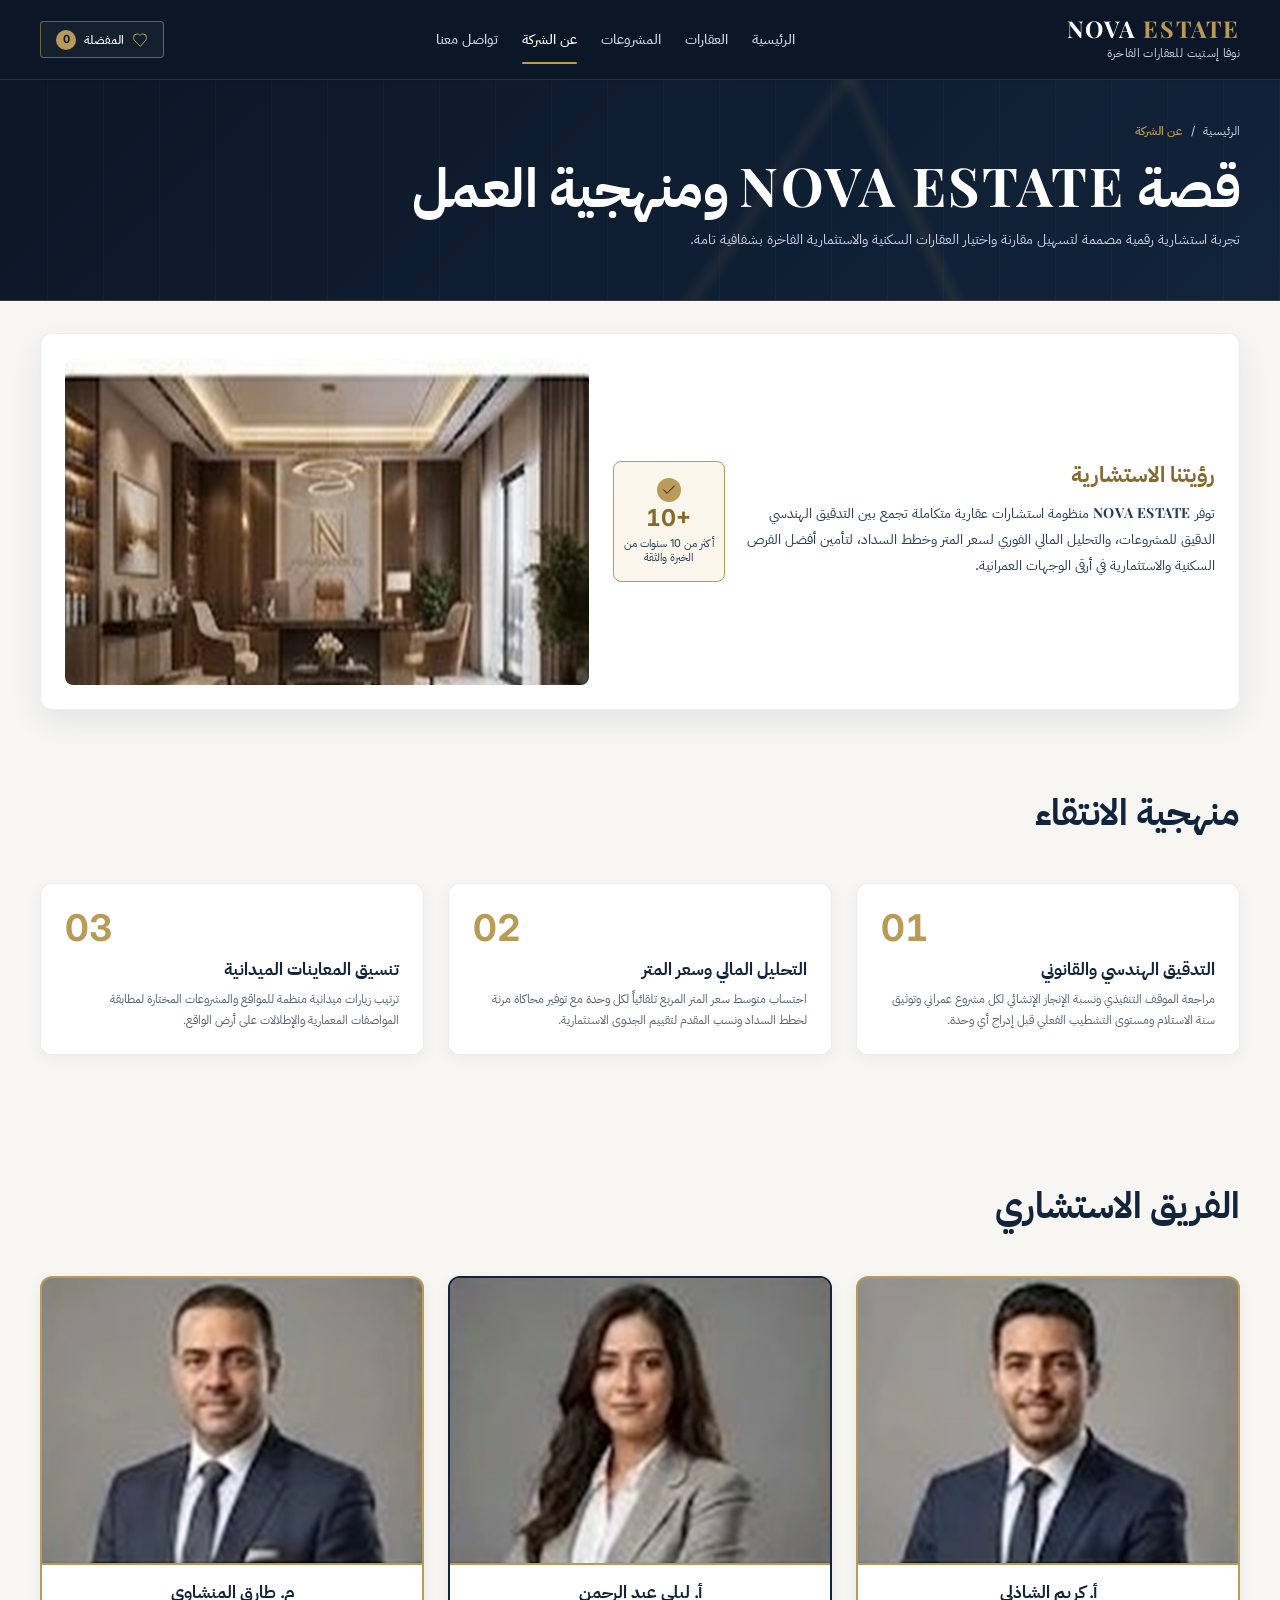
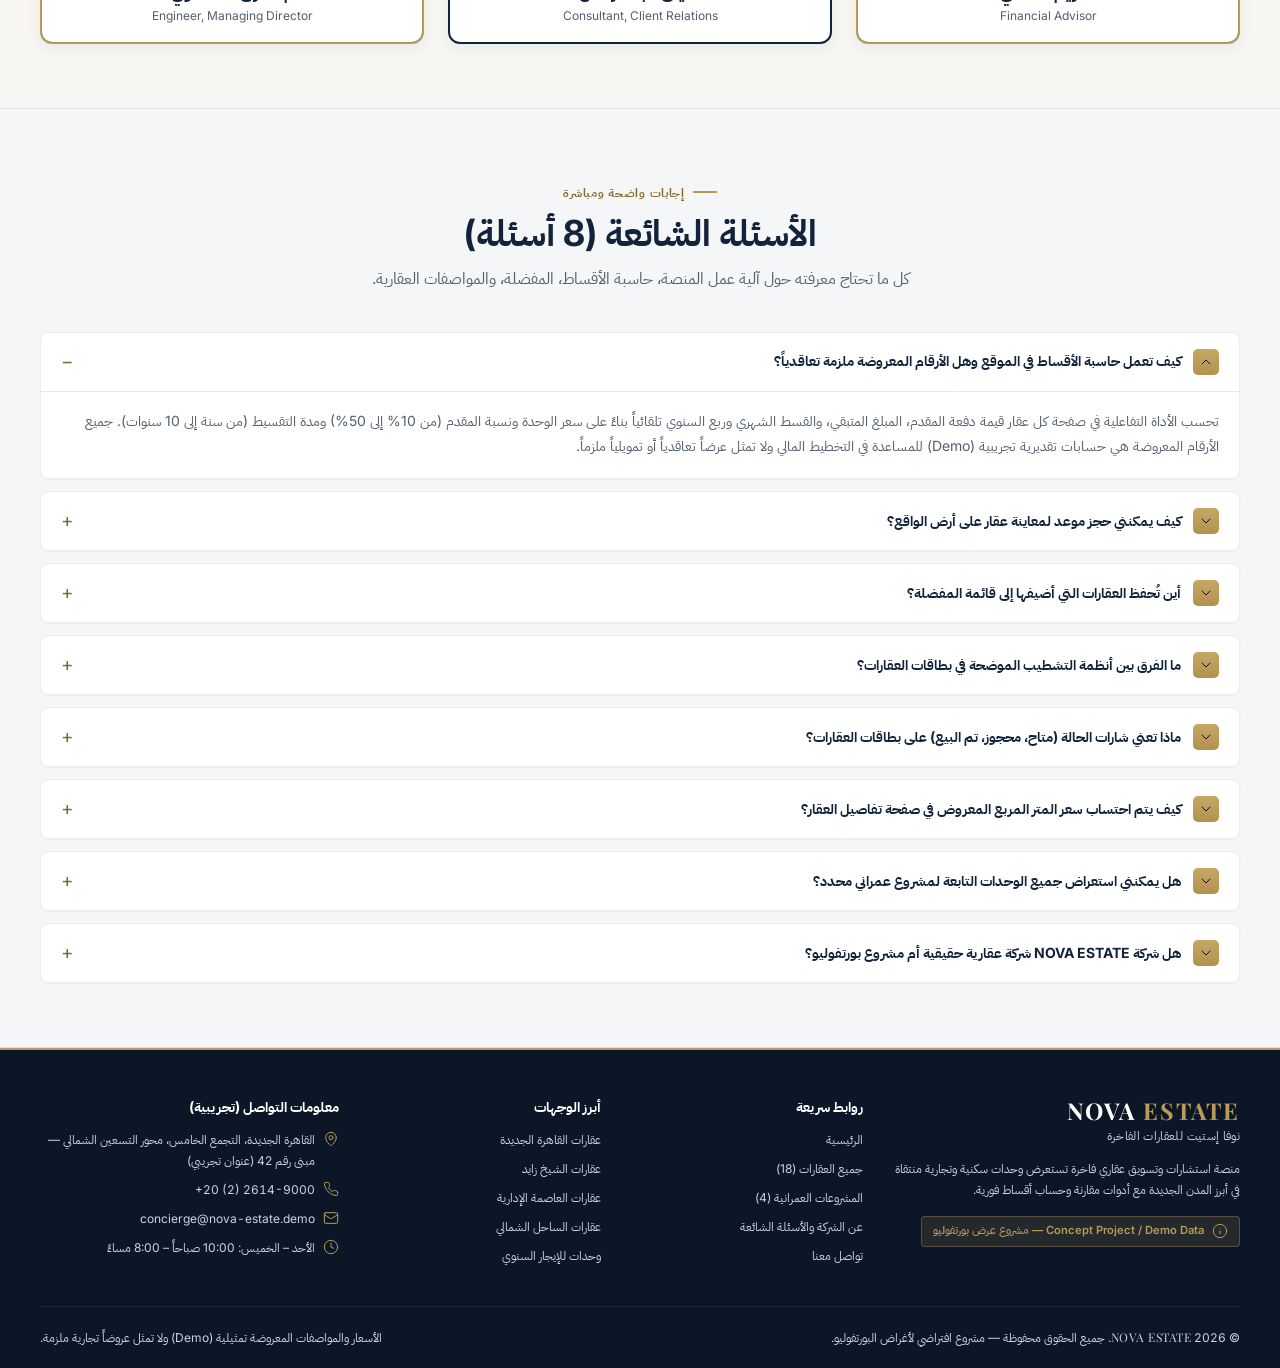
==== commit ed0da555: "Implement luxury visual designs, real architectural photos, and UI layout updates" ====
--- a/about.html
+++ b/about.html
@@ -95,85 +95,72 @@
       </div>
     </section>
 
-    <!-- 1. EDITORIAL STORY SECTION -->
-    <section class="section" aria-labelledby="story-heading">
+    <!-- 1. FLOATING EDITORIAL VISION CARD (Matching Screen 5 Mockup) -->
+    <section class="section about-vision-section" aria-labelledby="story-heading">
       <div class="container">
-        <div class="about-story-grid">
-          <div class="detail-stack">
-            <div>
-              <span class="eyebrow">رؤيتنا الاستشارية — Concept Overview</span>
-              <h2 id="story-heading" class="section-title">إعادة صياغة تجربة البحث العقاري الفاخر</h2>
-            </div>
-            <p style="color: var(--text-secondary); line-height: 1.85;">
-              انطلقت فكرة <strong class="brand-latin">NOVA ESTATE</strong> كمنصة تسويق عقاري افتراضية تركز على معالجة التحدي الأكبر الذي يواجه المشتري والمستثمر العقاري: تشتت المعلومات وصعوبة المقارنة المباشرة بين أسعار المتر، خطط السداد، ونسب الإنجاز الهندسي للمشروعات.
-            </p>
-            <p style="color: var(--text-secondary); line-height: 1.85;">
-              بدلاً من الاكتفاء بصفحات عرض دعائية، توفر المنصة منظومة بحث عملية تربط الفلاتر بعنوان الصفحة، وتحسب سعر المتر والأقساط التقديرية لحظياً، وتتيح حفظ قائمة مفضلة محلية لمراجعة الخيارات بهدوء قبل طلب المعاينة.
-            </p>
-            <div class="demo-notice">
-              <svg class="icon icon--sm" aria-hidden="true" focusable="false">
-                <use href="assets/icons/sprite.svg#icon-info"></use>
-              </svg>
-              <span>إفصاح المصداقية: هذا الموقع مشروع مفهومي (Portfolio Concept Project) مبني لأغراض استعراض المهارات الهندسية والتصميمية، وجميع الأسماء والمشروعات والأرقام الواردة فيه افتراضية.</span>
-            </div>
-          </div>
-
-          <div class="dev-hero-banner__media">
+        <div class="about-vision-card">
+          <div class="about-vision-card__content">
+            <div class="about-vision-card__top">
+              <div class="about-vision-card__copy">
+                <h2 id="story-heading" class="about-vision-card__title">رؤيتنا الاستشارية</h2>
+                <p class="about-vision-card__text">
+                  توفر <strong class="brand-latin">NOVA ESTATE</strong> منظومة استشارات عقارية متكاملة تجمع بين التدقيق الهندسي الدقيق للمشروعات، والتحليل المالي الفوري لسعر المتر وخطط السداد، لتأمين أفضل الفرص السكنية والاستثمارية في أرقى الوجهات العمرانية.
+                </p>
+              </div>
+              <div class="experience-badge-box" aria-label="أكثر من 10 سنوات خبرة">
+                <span class="experience-badge-box__icon">
+                  <svg class="icon icon--sm" aria-hidden="true" focusable="false">
+                    <use href="assets/icons/sprite.svg#icon-check"></use>
+                  </svg>
+                </span>
+                <strong class="experience-badge-box__num num-tabular">10+</strong>
+                <span class="experience-badge-box__label">أكثر من 10 سنوات من الخبرة والثقة</span>
+              </div>
+            </div>
+          </div>
+
+          <div class="about-vision-card__media">
             <img
-              src="assets/images/properties/prop-exterior.svg"
-              alt="التصميم المعماري لمشروعات NOVA ESTATE"
+              src="assets/images/about/office-lounge.jpg"
+              alt="قاعة الاستشارات العقارية في NOVA ESTATE"
               width="800"
-              height="600"
-              loading="lazy"
+              height="500"
+              loading="eager"
             >
           </div>
         </div>
       </div>
     </section>
 
-    <!-- 2. METHODOLOGY PILLARS -->
-    <section class="section section--subtle" aria-labelledby="methodology-heading">
+    <!-- 2. METHODOLOGY PILLARS (01, 02, 03 Gold Numbers matching Screen 5 Mockup) -->
+    <section class="section" aria-labelledby="methodology-heading">
       <div class="container">
         <div class="section-header">
           <div class="section-header__copy">
-            <span class="eyebrow">منهجية الانتقاء</span>
-            <h2 id="methodology-heading" class="section-title">أسلوب العمل في <span class="brand-latin">NOVA ESTATE</span></h2>
-            <p class="section-subtitle">ثلاث مراحل منهجية نعتمدها في تصنيف وعرض الوحدات العقارية داخل المحفظة.</p>
+            <h2 id="methodology-heading" class="section-title">منهجية الانتقاء</h2>
           </div>
         </div>
 
         <div class="pillars-grid">
-          <article class="pillar-card">
-            <div class="pillar-card__icon">
-              <svg class="icon icon--lg" aria-hidden="true" focusable="false">
-                <use href="assets/icons/sprite.svg#icon-shield-check"></use>
-              </svg>
-            </div>
-            <h3 class="pillar-card__title">1. التدقيق الهندسي والقانوني</h3>
+          <article class="pillar-card pillar-card--numbered">
+            <span class="pillar-card__num num-tabular">01</span>
+            <h3 class="pillar-card__title">التدقيق الهندسي والقانوني</h3>
             <p class="pillar-card__desc">
               مراجعة الموقف التنفيذي ونسبة الإنجاز الإنشائي لكل مشروع عمراني وتوثيق سنة الاستلام ومستوى التشطيب الفعلي قبل إدراج أي وحدة.
             </p>
           </article>
 
-          <article class="pillar-card">
-            <div class="pillar-card__icon">
-              <svg class="icon icon--lg" aria-hidden="true" focusable="false">
-                <use href="assets/icons/sprite.svg#icon-calculator"></use>
-              </svg>
-            </div>
-            <h3 class="pillar-card__title">2. التحليل المالي وسعر المتر</h3>
+          <article class="pillar-card pillar-card--numbered">
+            <span class="pillar-card__num num-tabular">02</span>
+            <h3 class="pillar-card__title">التحليل المالي وسعر المتر</h3>
             <p class="pillar-card__desc">
               احتساب متوسط سعر المتر المربع تلقائياً لكل وحدة مع توفير محاكاة مرنة لخطط السداد ونسب المقدم لتقييم الجدوى الاستثمارية.
             </p>
           </article>
 
-          <article class="pillar-card">
-            <div class="pillar-card__icon">
-              <svg class="icon icon--lg" aria-hidden="true" focusable="false">
-                <use href="assets/icons/sprite.svg#icon-calendar"></use>
-              </svg>
-            </div>
-            <h3 class="pillar-card__title">3. تنسيق المعاينات الميدانية</h3>
+          <article class="pillar-card pillar-card--numbered">
+            <span class="pillar-card__num num-tabular">03</span>
+            <h3 class="pillar-card__title">تنسيق المعاينات الميدانية</h3>
             <p class="pillar-card__desc">
               ترتيب زيارات ميدانية منظمة للمواقع والمشروعات المختارة لمطابقة المواصفات المعمارية والإطلالات على أرض الواقع.
             </p>
@@ -182,40 +169,65 @@
       </div>
     </section>
 
-    <!-- 3. VIRTUAL ADVISORY TEAM -->
+    <!-- 3. VIRTUAL ADVISORY TEAM (Framed Portraits matching Screen 5 Mockup) -->
     <section class="section" aria-labelledby="team-heading">
       <div class="container">
         <div class="section-header">
           <div class="section-header__copy">
-            <span class="eyebrow">فريق استشاري تمثيلي — Demo Team</span>
-            <h2 id="team-heading" class="section-title">الفريق الاستشاري الافتراضي</h2>
-            <p class="section-subtitle">شخصيات افتراضية تمثل هيكل فريق الاستشارات العقارية في المشروع.</p>
+            <h2 id="team-heading" class="section-title">الفريق الاستشاري</h2>
           </div>
         </div>
 
         <div class="team-grid">
-          <article class="team-card">
-            <p class="team-card__role">الشريك الإداري ورئيس قطاع الاستثمار</p>
-            <h3 class="team-card__name">م. طارق المنشاوي</h3>
-            <p class="team-card__bio">
-              خبرة افتراضية تمتد لـ 15 عاماً في تقييم الأصول العقارية الفاخرة وإدارة المحافظ السكنية والتجارية في القاهرة الجديدة والعاصمة الإدارية.
-            </p>
-          </article>
-
-          <article class="team-card">
-            <p class="team-card__role">مديرة استشارات العقارات السكنية</p>
-            <h3 class="team-card__name">أ. ليلى عبد الرحمن</h3>
-            <p class="team-card__bio">
-              متخصصة في مجتمعات الفيلات والتاون هاوس بغرب القاهرة والشيخ زايد، مع تركيز على مطابقة احتياجات العائلات مع المخططات العمرانية.
-            </p>
-          </article>
-
-          <article class="team-card">
-            <p class="team-card__role">مستشار المشروعات الساحلية والفندقية</p>
-            <h3 class="team-card__name">أ. كريم الشاذلي</h3>
-            <p class="team-card__bio">
-              يقود قسم الوحدات الساحلية في رأس الحكمة وسيدي عبد الرحمن، مع خبرة في تحليل العوائد الإيجارية الموسمية للوحدات المخدومة فندقياً.
-            </p>
+          <article class="team-portrait-card">
+            <div class="team-portrait-card__frame">
+              <img
+                src="assets/images/about/advisor-karim.jpg"
+                alt="أ. كريم الشاذلي — مستشار المشروعات الساحلية والمالية"
+                class="team-portrait-card__img"
+                width="480"
+                height="340"
+                loading="lazy"
+              >
+            </div>
+            <div class="team-portrait-card__plate">
+              <h3 class="team-portrait-card__name">أ. كريم الشاذلي</h3>
+              <p class="team-portrait-card__role" dir="ltr">Financial Advisor</p>
+            </div>
+          </article>
+
+          <article class="team-portrait-card team-portrait-card--navy">
+            <div class="team-portrait-card__frame">
+              <img
+                src="assets/images/about/advisor-laila.jpg"
+                alt="أ. ليلى عبد الرحمن — مديرة استشارات العقارات السكنية"
+                class="team-portrait-card__img"
+                width="480"
+                height="340"
+                loading="lazy"
+              >
+            </div>
+            <div class="team-portrait-card__plate">
+              <h3 class="team-portrait-card__name">أ. ليلى عبد الرحمن</h3>
+              <p class="team-portrait-card__role" dir="ltr">Consultant, Client Relations</p>
+            </div>
+          </article>
+
+          <article class="team-portrait-card">
+            <div class="team-portrait-card__frame">
+              <img
+                src="assets/images/about/advisor-tarek.jpg"
+                alt="م. طارق المنشاوي — الشريك الإداري ورئيس قطاع الاستثمار"
+                class="team-portrait-card__img"
+                width="480"
+                height="340"
+                loading="lazy"
+              >
+            </div>
+            <div class="team-portrait-card__plate">
+              <h3 class="team-portrait-card__name">م. طارق المنشاوي</h3>
+              <p class="team-portrait-card__role" dir="ltr">Engineer, Managing Director</p>
+            </div>
           </article>
         </div>
       </div>
--- a/assets/css/components.css
+++ b/assets/css/components.css
@@ -1,7 +1,9 @@
 /* ==========================================================================
    NOVA ESTATE — Shared UI Components (assets/css/components.css)
-   Includes: Header, Footer, Buttons, Badges, Property Cards, Development
-   Cards, Favorites Drawer, Filter Chips, Forms, Lightbox & State Boxes.
+   Matches the 6 uploaded Luxury Editorial Real Estate Screen Designs:
+   Header, Footer, Buttons, Badges, Property Cards with Overlapping Gold
+   Price Pill, Development Cards with Delivery Year Pill & Gold Progress Bar,
+   Favorites Drawer, Filter Chips, Forms, Lightbox & State Boxes.
    ========================================================================== */
 
 /* --------------------------------------------------------------------------
@@ -12,9 +14,9 @@
   top: 0;
   z-index: var(--z-header);
   height: var(--header-height);
-  background-color: var(--brand-navy);
-  color: var(--text-inverse);
-  border-bottom: 1px solid rgba(255, 255, 255, 0.10);
+  background-color: var(--brand-navy-deep);
+  color: var(--text-inverse);
+  border-bottom: 1px solid rgba(185, 154, 87, 0.22);
   box-shadow: var(--shadow-xs);
 }
 
@@ -85,7 +87,7 @@
 .nav-link--active::after {
   content: "";
   position: absolute;
-  bottom: 0;
+  bottom: -4px;
   inset-inline: 0;
   height: 2px;
   background-color: var(--accent-gold);
@@ -98,18 +100,18 @@
   gap: var(--space-3);
 }
 
-/* Header Favorites Trigger Button with Live Count Badge */
+/* Header Favorites Trigger Button (Gold-Outlined Pill matching Mockups) */
 .fav-trigger-btn {
   position: relative;
   display: inline-flex;
   align-items: center;
   gap: var(--space-2);
-  padding: var(--space-2) var(--space-3);
-  border-radius: var(--radius-md);
-  background-color: var(--brand-navy-soft);
-  color: var(--text-inverse);
-  border: 1px solid rgba(255, 255, 255, 0.14);
-  font-size: var(--text-sm);
+  padding: 0.45rem 0.95rem;
+  border-radius: var(--radius-sm);
+  background-color: rgba(255, 255, 255, 0.04);
+  color: var(--text-inverse);
+  border: 1px solid rgba(185, 154, 87, 0.55);
+  font-size: var(--text-xs);
   font-weight: var(--weight-medium);
   transition: background-color var(--transition-fast), border-color var(--transition-fast);
 }
@@ -121,21 +123,23 @@
 
 .fav-trigger-btn .icon {
   color: var(--accent-gold);
+  width: 16px;
+  height: 16px;
 }
 
 .fav-badge {
   display: inline-flex;
   align-items: center;
   justify-content: center;
-  min-width: 22px;
-  height: 22px;
-  padding-inline: 6px;
+  min-width: 20px;
+  height: 20px;
+  padding-inline: 5px;
   border-radius: var(--radius-pill);
   background-color: var(--accent-gold);
-  color: var(--brand-navy);
+  color: var(--brand-navy-deep);
   font-family: var(--font-numeric);
   font-variant-numeric: var(--numeric-spacing);
-  font-size: var(--text-xs);
+  font-size: 0.7rem;
   font-weight: var(--weight-bold);
   line-height: 1;
 }
@@ -160,10 +164,10 @@
   align-items: center;
   justify-content: center;
   gap: var(--space-2);
-  padding: 0.75rem 1.35rem;
+  padding: 0.72rem 1.35rem;
   border-radius: var(--radius-md);
   font-size: var(--text-sm);
-  font-weight: var(--weight-semibold);
+  font-weight: var(--weight-bold);
   line-height: 1.3;
   border: 1px solid transparent;
   transition: background-color var(--transition-fast),
@@ -177,15 +181,15 @@
   transform: translateY(1px);
 }
 
-/* Primary Gold CTA — Always paired with Brand Navy #12243B text for high contrast */
+/* Primary Gold CTA */
 .btn--primary {
-  background-color: var(--accent-gold);
-  color: var(--brand-navy);
-  border-color: var(--accent-gold);
+  background: linear-gradient(180deg, #C6A664 0%, #B5944F 100%);
+  color: var(--brand-navy-deep);
+  border-color: #B99A57;
 }
 
 .btn--primary:hover {
-  background-color: var(--accent-gold-hover);
+  background: linear-gradient(180deg, #B5944F 0%, #A1813E 100%);
   border-color: var(--accent-gold-hover);
   color: var(--brand-navy-deep);
 }
@@ -219,11 +223,11 @@
 .btn--outline-light {
   background-color: transparent;
   color: var(--text-inverse);
-  border-color: rgba(255, 255, 255, 0.32);
+  border-color: rgba(185, 154, 87, 0.55);
 }
 
 .btn--outline-light:hover {
-  background-color: rgba(255, 255, 255, 0.10);
+  background-color: rgba(185, 154, 87, 0.15);
   border-color: var(--accent-gold);
 }
 
@@ -246,7 +250,7 @@
 }
 
 .btn--lg {
-  padding: 0.9rem 1.75rem;
+  padding: 0.85rem 1.65rem;
   font-size: var(--text-body);
 }
 
@@ -261,7 +265,7 @@
   display: inline-flex;
   align-items: center;
   gap: 5px;
-  padding: 0.25rem 0.65rem;
+  padding: 0.22rem 0.65rem;
   border-radius: var(--radius-sm);
   font-size: var(--text-xs);
   font-weight: var(--weight-semibold);
@@ -269,35 +273,31 @@
   border: 1px solid transparent;
 }
 
-/* Available: #15623A on #E8F5EE */
 .badge--available {
   background-color: var(--status-available-bg);
   color: var(--status-available-text);
   border-color: var(--status-available-border);
 }
 
-/* Reserved: #8A5A00 on #FEF4E0 */
 .badge--reserved {
   background-color: var(--status-reserved-bg);
   color: var(--status-reserved-text);
   border-color: var(--status-reserved-border);
 }
 
-/* Sold: #8F2424 on #FDECEC */
 .badge--sold {
   background-color: var(--status-sold-bg);
   color: var(--status-sold-text);
   border-color: var(--status-sold-border);
 }
 
-/* Purpose (Sale / Rent): #12243B on #EDF2F7 */
 .badge--purpose {
-  background-color: var(--status-purpose-bg);
-  color: var(--status-purpose-text);
-  border-color: var(--status-purpose-border);
-}
-
-/* Editorial Gold Badge on Light Background: #856A2B on #FAF6EC (WCAG AA compliant) */
+  background-color: rgba(18, 36, 59, 0.82);
+  color: #FFFFFF;
+  border-color: rgba(255, 255, 255, 0.18);
+  backdrop-filter: blur(4px);
+}
+
 .badge--gold {
   background-color: var(--accent-gold-subtle);
   color: var(--accent-gold-text);
@@ -305,7 +305,7 @@
 }
 
 /* --------------------------------------------------------------------------
-   4. PROPERTY CARD ANATOMY (Shared across Home, Listings & Developments)
+   4. PROPERTY CARD ANATOMY (Matches Screen 1 & Screen 2 Mockups)
    -------------------------------------------------------------------------- */
 .properties-grid {
   display: grid;
@@ -318,26 +318,32 @@
   display: flex;
   flex-direction: column;
   background-color: var(--bg-card);
-  border: 1px solid var(--border-hairline);
+  border: 1px solid rgba(18, 36, 59, 0.08);
   border-radius: var(--radius-lg);
-  overflow: hidden;
-  box-shadow: var(--shadow-xs);
+  padding: 10px;
+  box-shadow: 0 6px 22px rgba(18, 36, 59, 0.06);
   transition: transform var(--transition-smooth),
               box-shadow var(--transition-smooth),
               border-color var(--transition-fast);
 }
 
 .property-card:hover {
-  transform: translateY(-3px);
+  transform: translateY(-4px);
   box-shadow: var(--shadow-md);
-  border-color: var(--border-subtle);
-}
-
-/* 4:3 Image Container with Smooth 1.04 Hover Scale */
+  border-color: rgba(185, 154, 87, 0.45);
+}
+
+.property-card__media-wrap {
+  position: relative;
+  margin-bottom: 14px;
+}
+
+/* 4:3 Rounded Photo Container */
 .property-card__media {
   position: relative;
   aspect-ratio: 4 / 3;
   background-color: var(--bg-subtle);
+  border-radius: var(--radius-md);
   overflow: hidden;
 }
 
@@ -352,15 +358,35 @@
   transform: scale(1.04);
 }
 
+/* Overlapping Solid Gold Price Pill (Bottom-Right of Image in RTL) */
+.property-card__price-pill {
+  position: absolute;
+  bottom: -11px;
+  right: 12px;
+  z-index: 3;
+  background: linear-gradient(180deg, #C6A664 0%, #B3924E 100%);
+  color: var(--brand-navy-deep);
+  font-family: var(--font-numeric);
+  font-variant-numeric: var(--numeric-spacing);
+  font-size: 0.92rem;
+  font-weight: var(--weight-bold);
+  padding: 0.32rem 0.85rem;
+  border-radius: 6px;
+  box-shadow: 0 4px 12px rgba(11, 23, 38, 0.18);
+  border: 1px solid rgba(255, 255, 255, 0.35);
+  direction: ltr;
+  unicode-bidi: isolate;
+}
+
 /* Top-Right Badges in RTL */
 .property-card__badges {
   position: absolute;
-  top: var(--space-3);
-  right: var(--space-3);
+  top: 10px;
+  right: 10px;
   z-index: 2;
   display: flex;
   flex-wrap: wrap;
-  gap: var(--space-2);
+  gap: 6px;
 }
 
 /* Top-Left Circular Favorite Button in RTL */
@@ -369,12 +395,12 @@
   display: inline-flex;
   align-items: center;
   justify-content: center;
-  width: 38px;
-  height: 38px;
+  width: 34px;
+  height: 34px;
   border-radius: var(--radius-pill);
-  background-color: var(--bg-glass);
+  background-color: rgba(255, 255, 255, 0.92);
   color: var(--brand-navy);
-  border: 1px solid var(--border-hairline);
+  border: 1px solid rgba(18, 36, 59, 0.10);
   box-shadow: var(--shadow-xs);
   transition: background-color var(--transition-fast),
               color var(--transition-fast),
@@ -383,15 +409,15 @@
 
 .property-card__fav-btn {
   position: absolute;
-  top: var(--space-3);
-  left: var(--space-3);
+  top: 10px;
+  left: 10px;
   z-index: 2;
 }
 
 .property-card__fav-btn:hover,
 .fav-icon-btn:hover {
   background-color: var(--bg-page);
-  transform: scale(1.05);
+  transform: scale(1.06);
 }
 
 .property-card__fav-btn[aria-pressed="true"],
@@ -405,7 +431,7 @@
   display: flex;
   flex-direction: column;
   flex: 1;
-  padding: var(--space-5);
+  padding: 6px 8px 6px;
 }
 
 .property-card__price-row {
@@ -413,13 +439,13 @@
   align-items: baseline;
   justify-content: space-between;
   gap: var(--space-2);
-  margin-bottom: var(--space-2);
+  margin-bottom: 4px;
 }
 
 .property-card__price {
   font-family: var(--font-numeric);
   font-variant-numeric: var(--numeric-spacing);
-  font-size: 1.25rem;
+  font-size: 1.1rem;
   font-weight: var(--weight-bold);
   color: var(--brand-navy);
   direction: ltr;
@@ -433,11 +459,11 @@
 }
 
 .property-card__title {
-  font-size: 1.05rem;
+  font-size: 1.02rem;
   font-weight: var(--weight-bold);
   line-height: 1.4;
   color: var(--text-primary);
-  margin-bottom: var(--space-2);
+  margin-bottom: 3px;
 }
 
 .property-card__title a {
@@ -454,37 +480,41 @@
 .property-card__location {
   display: flex;
   align-items: center;
-  gap: var(--space-2);
-  font-size: var(--text-sm);
+  gap: 5px;
+  font-size: var(--text-xs);
   color: var(--text-muted);
-  margin-bottom: var(--space-4);
+  margin-bottom: var(--space-3);
 }
 
 .property-card__location .icon {
   color: var(--accent-gold-text);
-}
-
-/* Horizontal Specs Row with 1px Hairline Divider */
+  width: 14px;
+  height: 14px;
+}
+
+/* Horizontal Specs Row */
 .property-card__specs {
   display: flex;
   align-items: center;
   justify-content: space-between;
-  gap: var(--space-3);
+  gap: var(--space-2);
   padding-top: var(--space-3);
   margin-top: auto;
   border-top: 1px solid var(--border-hairline);
-  font-size: var(--text-sm);
-  color: var(--text-secondary);
+  font-size: var(--text-xs);
+  color: var(--text-muted);
 }
 
 .property-card__spec-item {
   display: inline-flex;
   align-items: center;
-  gap: 6px;
+  gap: 4px;
 }
 
 .property-card__spec-item .icon {
   color: var(--text-muted);
+  width: 15px;
+  height: 15px;
 }
 
 .property-card__footer {
@@ -492,9 +522,9 @@
   align-items: center;
   justify-content: space-between;
   gap: var(--space-2);
-  padding-top: var(--space-3);
-  margin-top: var(--space-3);
-  border-top: 1px solid var(--border-hairline);
+  padding-top: 8px;
+  margin-top: 8px;
+  border-top: 1px solid rgba(18, 36, 59, 0.06);
   font-size: var(--text-xs);
   color: var(--text-muted);
 }
@@ -504,15 +534,15 @@
   align-items: center;
   gap: 4px;
   font-weight: var(--weight-bold);
+  color: var(--accent-gold-text);
+}
+
+.property-card__cta:hover {
   color: var(--brand-navy);
 }
 
-.property-card__cta:hover {
-  color: var(--accent-gold-text);
-}
-
 /* --------------------------------------------------------------------------
-   5. DEVELOPMENT CARD
+   5. DEVELOPMENT CARD (Matches Screen 4 Developments Mockup)
    -------------------------------------------------------------------------- */
 .developments-grid {
   display: grid;
@@ -524,22 +554,28 @@
   display: flex;
   flex-direction: column;
   background-color: var(--bg-card);
-  border: 1px solid var(--border-hairline);
+  border: 1px solid rgba(18, 36, 59, 0.08);
   border-radius: var(--radius-lg);
-  overflow: hidden;
-  box-shadow: var(--shadow-xs);
+  padding: 12px;
+  box-shadow: 0 6px 22px rgba(18, 36, 59, 0.06);
   transition: transform var(--transition-smooth), box-shadow var(--transition-smooth);
 }
 
 .dev-card:hover {
-  transform: translateY(-3px);
+  transform: translateY(-4px);
   box-shadow: var(--shadow-md);
+}
+
+.dev-card__media-wrap {
+  position: relative;
+  margin-bottom: 14px;
 }
 
 .dev-card__media {
   position: relative;
-  aspect-ratio: 16 / 9;
+  aspect-ratio: 16 / 10;
   background-color: var(--bg-subtle);
+  border-radius: var(--radius-md);
   overflow: hidden;
 }
 
@@ -554,45 +590,101 @@
   transform: scale(1.04);
 }
 
-.dev-card__overlay-badges {
+.dev-card__units-tag {
   position: absolute;
-  top: var(--space-3);
-  right: var(--space-3);
-  left: var(--space-3);
-  display: flex;
-  align-items: center;
-  justify-content: space-between;
-  gap: var(--space-2);
+  top: 10px;
+  right: 10px;
+  z-index: 2;
+  padding: 0.22rem 0.65rem;
+  border-radius: var(--radius-sm);
+  background-color: rgba(18, 36, 59, 0.84);
+  color: #FFFFFF;
+  font-size: var(--text-xs);
+  font-weight: var(--weight-semibold);
+}
+
+/* Overlapping Gold Delivery Year Badge (2026 / 2027) */
+.dev-card__year-pill {
+  position: absolute;
+  bottom: -10px;
+  left: 14px;
+  z-index: 3;
+  background: linear-gradient(180deg, #C6A664 0%, #B3924E 100%);
+  color: var(--brand-navy-deep);
+  font-family: var(--font-numeric);
+  font-variant-numeric: var(--numeric-spacing);
+  font-size: 0.82rem;
+  font-weight: var(--weight-bold);
+  padding: 0.24rem 0.75rem;
+  border-radius: 6px;
+  box-shadow: 0 4px 10px rgba(11, 23, 38, 0.16);
 }
 
 .dev-card__body {
   display: flex;
   flex-direction: column;
   flex: 1;
-  padding: var(--space-6);
+  padding: 6px 8px 6px;
 }
 
 .dev-card__title {
-  font-size: var(--text-h3);
-  margin-bottom: var(--space-2);
+  font-size: 1.2rem;
+  font-weight: var(--weight-bold);
+  margin-bottom: 2px;
 }
 
 .dev-card__title a:hover {
   color: var(--accent-gold-text);
 }
 
+.dev-card__city {
+  font-size: var(--text-xs);
+  color: var(--text-muted);
+  margin-bottom: var(--space-3);
+}
+
 .dev-card__summary {
   color: var(--text-muted);
-  font-size: var(--text-sm);
-  margin-bottom: var(--space-5);
+  font-size: var(--text-xs);
+  margin-bottom: var(--space-3);
   display: -webkit-box;
   -webkit-line-clamp: 2;
   -webkit-box-orient: vertical;
   overflow: hidden;
 }
 
+.dev-card__price-row {
+  display: flex;
+  align-items: baseline;
+  justify-content: space-between;
+  gap: var(--space-2);
+  margin-bottom: 8px;
+}
+
+.dev-card__price-label {
+  font-size: var(--text-xs);
+  color: var(--text-muted);
+}
+
+.dev-card__price-val {
+  font-size: 1.02rem;
+  font-weight: var(--weight-bold);
+  color: var(--accent-gold-text);
+}
+
+/* Inline Percentage + Gold Progress Bar */
+.dev-card__progress-row,
 .dev-card__progress {
-  margin-bottom: var(--space-5);
+  display: flex;
+  align-items: center;
+  gap: var(--space-3);
+  margin-bottom: var(--space-4);
+}
+
+.dev-card__progress {
+  flex-direction: column;
+  align-items: stretch;
+  gap: 6px;
 }
 
 .dev-card__progress-header {
@@ -601,29 +693,40 @@
   font-size: var(--text-xs);
   font-weight: var(--weight-semibold);
   color: var(--text-secondary);
-  margin-bottom: 6px;
+}
+
+.dev-card__progress-pct {
+  font-size: var(--text-xs);
+  font-weight: var(--weight-bold);
+  color: var(--brand-navy);
+  min-width: 34px;
 }
 
 .progress-bar {
+  flex: 1;
   width: 100%;
   height: 6px;
-  background-color: var(--bg-subtle);
+  background-color: #EAE6DC;
   border-radius: var(--radius-pill);
   overflow: hidden;
 }
 
 .progress-bar__fill {
   height: 100%;
-  background-color: var(--accent-gold);
+  background: linear-gradient(90deg, #C6A664 0%, #B3924E 100%);
   border-radius: var(--radius-pill);
   transition: width 400ms ease;
+}
+
+.dev-card__btn {
+  margin-top: auto;
 }
 
 .dev-card__meta {
   display: grid;
   grid-template-columns: repeat(3, 1fr);
   gap: var(--space-3);
-  padding-top: var(--space-4);
+  padding-top: var(--space-3);
   margin-top: auto;
   border-top: 1px solid var(--border-hairline);
 }
@@ -838,9 +941,9 @@
   gap: var(--space-2);
   padding: 0.35rem 0.75rem;
   border-radius: var(--radius-pill);
-  background-color: var(--brand-navy-tint);
+  background-color: var(--accent-gold-subtle);
   color: var(--brand-navy);
-  border: 1px solid var(--border-subtle);
+  border: 1px solid var(--border-gold);
   font-size: var(--text-xs);
   font-weight: var(--weight-semibold);
 }
@@ -879,9 +982,9 @@
 .form-control,
 .form-select {
   width: 100%;
-  padding: 0.7rem 0.9rem;
+  padding: 0.72rem 0.95rem;
   border-radius: var(--radius-md);
-  border: 1px solid var(--border-subtle);
+  border: 1px solid rgba(18, 36, 59, 0.14);
   background-color: var(--bg-page);
   color: var(--text-primary);
   font-size: var(--text-sm);
@@ -890,13 +993,13 @@
 
 .form-control:hover,
 .form-select:hover {
-  border-color: var(--border-strong);
+  border-color: var(--accent-gold);
 }
 
 .form-control:focus,
 .form-select:focus {
   outline: none;
-  border-color: var(--brand-navy);
+  border-color: var(--accent-gold);
   box-shadow: var(--focus-ring);
 }
 
@@ -944,7 +1047,7 @@
   justify-content: center;
   text-align: center;
   padding: var(--space-12) var(--space-6);
-  background-color: var(--bg-subtle);
+  background-color: var(--bg-card);
   border: 1px dashed var(--border-subtle);
   border-radius: var(--radius-lg);
   gap: var(--space-3);
@@ -957,9 +1060,9 @@
   width: 52px;
   height: 52px;
   border-radius: var(--radius-pill);
-  background-color: var(--bg-page);
+  background-color: var(--accent-gold-subtle);
   color: var(--accent-gold-text);
-  border: 1px solid var(--border-hairline);
+  border: 1px solid var(--border-gold);
 }
 
 .state-box__title {
@@ -1058,23 +1161,23 @@
 .site-footer {
   background-color: var(--brand-navy-deep);
   color: var(--text-inverse-muted);
-  padding-top: var(--space-16);
+  padding-top: var(--space-12);
   border-top: 2px solid var(--accent-gold);
 }
 
 .footer-grid {
   display: grid;
-  grid-template-columns: 1.6fr 1fr 1fr 1.3fr;
-  gap: var(--space-10);
-  padding-bottom: var(--space-12);
-  border-bottom: 1px solid rgba(255, 255, 255, 0.10);
+  grid-template-columns: 1.5fr 1fr 1fr 1.3fr;
+  gap: var(--space-8);
+  padding-bottom: var(--space-10);
+  border-bottom: 1px solid rgba(255, 255, 255, 0.08);
 }
 
 .footer-brand-desc {
-  margin-top: var(--space-4);
-  margin-bottom: var(--space-5);
-  font-size: var(--text-sm);
-  line-height: 1.7;
+  margin-top: var(--space-3);
+  margin-bottom: var(--space-4);
+  font-size: var(--text-xs);
+  line-height: 1.75;
   color: var(--text-inverse-muted);
 }
 
@@ -1082,12 +1185,12 @@
   display: inline-flex;
   align-items: center;
   gap: var(--space-2);
-  padding: 0.35rem 0.75rem;
+  padding: 0.3rem 0.7rem;
   border-radius: var(--radius-sm);
   background-color: rgba(185, 154, 87, 0.14);
   border: 1px solid rgba(185, 154, 87, 0.35);
   color: var(--accent-gold);
-  font-size: var(--text-xs);
+  font-size: 0.7rem;
   font-weight: var(--weight-semibold);
 }
 
@@ -1095,15 +1198,14 @@
   font-size: var(--text-sm);
   font-weight: var(--weight-bold);
   color: var(--text-inverse);
-  margin-bottom: var(--space-4);
-  letter-spacing: 0.02em;
+  margin-bottom: var(--space-3);
 }
 
 .footer-links {
   display: flex;
   flex-direction: column;
-  gap: var(--space-3);
-  font-size: var(--text-sm);
+  gap: var(--space-2);
+  font-size: var(--text-xs);
 }
 
 .footer-links a:hover {
@@ -1113,19 +1215,19 @@
 .footer-contact-list {
   display: flex;
   flex-direction: column;
-  gap: var(--space-3);
-  font-size: var(--text-sm);
+  gap: var(--space-2);
+  font-size: var(--text-xs);
 }
 
 .footer-contact-item {
   display: flex;
   align-items: flex-start;
-  gap: var(--space-3);
+  gap: var(--space-2);
 }
 
 .footer-contact-item .icon {
   color: var(--accent-gold);
-  margin-top: 3px;
+  margin-top: 2px;
 }
 
 .footer-bottom {
@@ -1134,7 +1236,7 @@
   align-items: center;
   justify-content: space-between;
   gap: var(--space-4);
-  padding-block: var(--space-6);
+  padding-block: var(--space-5);
   font-size: var(--text-xs);
   color: var(--text-inverse-muted);
 }
--- a/assets/css/pages.css
+++ b/assets/css/pages.css
@@ -1,32 +1,34 @@
 /* ==========================================================================
    NOVA ESTATE — Page-Specific Layouts & Sections (assets/css/pages.css)
-   Covers: Home Hero & Search, Listings & Filter Panel, Property Details,
-   Gallery, Installment Calculator, Developments, About/FAQ & Contact.
+   Matches all 6 uploaded screen designs:
+   1. Home Hero with Twilight Villa Photo, Inline Search Bar & Solid Gold Stats
+   2. Listings Sidebar with Gold Badge, Price Bar, Bedroom Pills & 2-Col Grid
+   3. Property Details with Navy Header Band, Captioned Thumbnails & Navy Calculator
+   4. Developments 2x2 Grid with Gold Delivery Pill & Progress Bar
+   5. About Floating Vision Card, 01/02/03 Pillars, Framed Portraits & FAQ Badges
+   6. Contact Wireframe Hero, Dark Navy Channels Card, Vector Map & Form Card
    ========================================================================== */
 
+body {
+  background-color: #F7F6F2;
+}
+
 /* --------------------------------------------------------------------------
-   1. HOME PAGE — HERO & QUICK SEARCH PANEL
+   1. HOME PAGE — TWILIGHT VILLA HERO, INLINE SEARCH & SOLID GOLD STATS BAR
    -------------------------------------------------------------------------- */
 .hero {
   position: relative;
-  background: linear-gradient(135deg, var(--brand-navy-deep) 0%, var(--brand-navy) 60%, var(--brand-navy-soft) 100%);
-  color: var(--text-inverse);
-  padding-top: var(--space-16);
-  padding-bottom: var(--space-20);
-  border-bottom: 1px solid rgba(185, 154, 87, 0.25);
-  overflow: hidden;
-}
-
-/* Subtle architectural grid pattern overlay */
-.hero::before {
-  content: "";
-  position: absolute;
-  inset: 0;
+  background-color: var(--brand-navy-deep);
   background-image:
-    linear-gradient(to left, rgba(255, 255, 255, 0.03) 1px, transparent 1px),
-    linear-gradient(to bottom, rgba(255, 255, 255, 0.03) 1px, transparent 1px);
-  background-size: 64px 64px;
-  pointer-events: none;
+    linear-gradient(270deg, rgba(11, 23, 38, 0.94) 0%, rgba(11, 23, 38, 0.80) 48%, rgba(11, 23, 38, 0.30) 100%),
+    url('../images/hero/hero-twilight-villa.jpg');
+  background-size: cover;
+  background-position: left center;
+  background-repeat: no-repeat;
+  color: var(--text-inverse);
+  padding-top: var(--space-12);
+  padding-bottom: var(--space-12);
+  border-bottom: 1px solid rgba(185, 154, 87, 0.28);
 }
 
 .hero__inner {
@@ -34,31 +36,31 @@
   z-index: 1;
   display: flex;
   flex-direction: column;
-  gap: var(--space-10);
+  gap: var(--space-6);
 }
 
 .hero__content {
-  max-width: 820px;
-}
-
+  max-width: 650px;
+}
+
+/* Solid Gold Eyebrow Pill matching Screen 1 */
 .hero__eyebrow {
   display: inline-flex;
   align-items: center;
   gap: var(--space-2);
-  padding: 0.35rem 0.85rem;
-  border-radius: var(--radius-sm);
-  background-color: rgba(185, 154, 87, 0.15);
-  border: 1px solid rgba(185, 154, 87, 0.40);
-  color: var(--accent-gold);
-  font-size: var(--text-xs);
-  font-weight: var(--weight-semibold);
-  letter-spacing: 0.04em;
-  margin-bottom: var(--space-5);
+  padding: 0.3rem 0.95rem;
+  border-radius: var(--radius-pill);
+  background: linear-gradient(180deg, #C6A664 0%, #B3924E 100%);
+  color: var(--brand-navy-deep);
+  font-size: var(--text-xs);
+  font-weight: var(--weight-bold);
+  margin-bottom: var(--space-4);
 }
 
 .hero__title {
   color: var(--text-inverse);
-  margin-bottom: var(--space-4);
+  margin-bottom: var(--space-3);
+  text-shadow: 0 2px 14px rgba(0, 0, 0, 0.35);
 }
 
 .hero__title span {
@@ -66,27 +68,37 @@
 }
 
 .hero__subtitle {
-  font-size: var(--text-lg);
+  font-size: var(--text-body);
   color: var(--text-inverse-muted);
-  max-width: 680px;
-  line-height: 1.8;
-}
-
-/* Hero Quick Search Box */
+  max-width: 600px;
+  line-height: 1.75;
+}
+
+/* Compact Horizontal White Hero Search Bar */
 .hero-search {
   background-color: var(--bg-page);
   color: var(--text-primary);
-  padding: var(--space-6);
-  border-radius: var(--radius-lg);
-  border: 1px solid var(--border-hairline);
-  box-shadow: var(--shadow-md);
+  padding: 12px 16px;
+  border-radius: 10px;
+  border: 1px solid rgba(18, 36, 59, 0.12);
+  box-shadow: 0 12px 30px rgba(11, 23, 38, 0.25);
 }
 
 .hero-search__form {
   display: grid;
   grid-template-columns: repeat(3, 1fr) auto;
-  align-items: end;
-  gap: var(--space-4);
+  align-items: center;
+  gap: var(--space-3);
+}
+
+.hero-search__form .form-label {
+  display: none;
+}
+
+.hero-search__form .form-select {
+  border: 1px solid rgba(18, 36, 59, 0.12);
+  background-color: #FAF9F6;
+  font-weight: var(--weight-semibold);
 }
 
 .hero-search__quick {
@@ -94,8 +106,8 @@
   flex-wrap: wrap;
   align-items: center;
   gap: var(--space-2);
-  margin-top: var(--space-4);
-  padding-top: var(--space-4);
+  margin-top: 10px;
+  padding-top: 10px;
   border-top: 1px solid var(--border-hairline);
   font-size: var(--text-xs);
   color: var(--text-muted);
@@ -104,7 +116,7 @@
 .hero-search__quick-link {
   display: inline-flex;
   align-items: center;
-  padding: 0.25rem 0.65rem;
+  padding: 0.2rem 0.6rem;
   border-radius: var(--radius-sm);
   background-color: var(--bg-subtle);
   color: var(--text-secondary);
@@ -118,36 +130,121 @@
   color: var(--text-inverse);
 }
 
-/* Hero Key Metrics Strip */
+/* Solid Gold 4-Column Metrics Bar (Matching Screen 1 Mockup) */
 .hero__stats {
   display: grid;
   grid-template-columns: repeat(4, 1fr);
+  background: linear-gradient(90deg, #C6A664 0%, #B5944F 100%);
+  color: var(--brand-navy-deep);
+  border-radius: 10px;
+  padding: var(--space-4) var(--space-6);
+  box-shadow: 0 10px 24px rgba(11, 23, 38, 0.22);
+}
+
+.hero-stat {
+  display: flex;
+  flex-direction: column;
+  align-items: center;
+  justify-content: center;
+  text-align: center;
+  gap: 2px;
+  padding-inline: var(--space-3);
+  border-left: 1px solid rgba(18, 36, 59, 0.18);
+}
+
+.hero-stat:last-child {
+  border-left: none;
+}
+
+.hero-stat__num {
+  font-family: var(--font-numeric);
+  font-variant-numeric: var(--numeric-spacing);
+  font-size: clamp(1.35rem, 2.2vw, 1.85rem);
+  font-weight: var(--weight-bold);
+  color: #FFFFFF;
+  line-height: 1.15;
+  text-shadow: 0 1px 2px rgba(11, 23, 38, 0.25);
+}
+
+.hero-stat__label {
+  font-size: var(--text-xs);
+  font-weight: var(--weight-bold);
+  color: var(--brand-navy-deep);
+}
+
+/* Home Featured Developments + Custom Consultation 3-Column Row */
+#home-featured-developments {
+  display: grid;
+  grid-template-columns: repeat(3, minmax(0, 1fr));
   gap: var(--space-6);
-  padding-top: var(--space-6);
-  border-top: 1px solid rgba(255, 255, 255, 0.12);
-}
-
-.hero-stat {
-  display: flex;
-  flex-direction: column;
-  gap: 4px;
-}
-
-.hero-stat__num {
-  font-family: var(--font-display);
-  font-size: clamp(1.5rem, 2.4vw, 2.1rem);
-  font-weight: var(--weight-bold);
+  align-items: stretch;
+}
+
+.home-consult-stack {
+  display: flex;
+  flex-direction: column;
+  gap: var(--space-4);
+}
+
+.home-consult-card {
+  flex: 1;
+  display: flex;
+  flex-direction: column;
+  align-items: center;
+  justify-content: center;
+  text-align: center;
+  padding: var(--space-6);
+  background: linear-gradient(145deg, var(--brand-navy) 0%, var(--brand-navy-deep) 100%);
+  color: var(--text-inverse);
+  border: 1.5px solid var(--accent-gold);
+  border-radius: var(--radius-lg);
+  box-shadow: var(--shadow-sm);
+}
+
+.home-consult-card__title {
+  color: var(--text-inverse);
+  font-size: 1.25rem;
+  margin-bottom: var(--space-2);
+}
+
+.home-consult-card__sub {
+  color: var(--text-inverse-muted);
+  font-size: var(--text-xs);
+}
+
+.home-consult-action {
+  display: flex;
+  align-items: center;
+  justify-content: space-between;
+  gap: var(--space-3);
+  padding: var(--space-4) var(--space-5);
+  background-color: var(--brand-navy-deep);
+  color: var(--text-inverse);
+  border: 1px solid rgba(185, 154, 87, 0.35);
+  border-radius: var(--radius-lg);
+  font-size: var(--text-sm);
+  font-weight: var(--weight-bold);
+  transition: border-color var(--transition-fast), transform var(--transition-fast);
+}
+
+.home-consult-action:hover {
+  border-color: var(--accent-gold);
+  transform: translateY(-2px);
+}
+
+.home-consult-action__icon {
+  display: inline-flex;
+  align-items: center;
+  justify-content: center;
+  width: 34px;
+  height: 34px;
+  border-radius: var(--radius-sm);
+  background-color: rgba(185, 154, 87, 0.16);
   color: var(--accent-gold);
-  line-height: 1.2;
-}
-
-.hero-stat__label {
-  font-size: var(--text-sm);
-  color: var(--text-inverse-muted);
 }
 
 /* --------------------------------------------------------------------------
-   2. HOME PAGE — VALUE PILLARS & CTA BANNER
+   2. VALUE PILLARS & CTA BANNER
    -------------------------------------------------------------------------- */
 .pillars-grid {
   display: grid;
@@ -158,17 +255,32 @@
 .pillar-card {
   padding: var(--space-6);
   background-color: var(--bg-card);
-  border: 1px solid var(--border-hairline);
+  border: 1px solid rgba(18, 36, 59, 0.08);
   border-radius: var(--radius-lg);
-  box-shadow: var(--shadow-xs);
+  box-shadow: 0 4px 16px rgba(18, 36, 59, 0.05);
+}
+
+.pillar-card--numbered {
+  display: flex;
+  flex-direction: column;
+}
+
+.pillar-card__num {
+  font-family: var(--font-numeric);
+  font-variant-numeric: var(--numeric-spacing);
+  font-size: 2.3rem;
+  font-weight: var(--weight-bold);
+  color: var(--accent-gold);
+  line-height: 1.1;
+  margin-bottom: var(--space-2);
 }
 
 .pillar-card__icon {
   display: inline-flex;
   align-items: center;
   justify-content: center;
-  width: 48px;
-  height: 48px;
+  width: 46px;
+  height: 46px;
   border-radius: var(--radius-md);
   background-color: var(--brand-navy);
   color: var(--accent-gold);
@@ -176,21 +288,22 @@
 }
 
 .pillar-card__title {
-  font-size: var(--text-h4);
+  font-size: 1.08rem;
   margin-bottom: var(--space-2);
 }
 
 .pillar-card__desc {
-  font-size: var(--text-sm);
+  font-size: var(--text-xs);
   color: var(--text-muted);
+  line-height: 1.75;
 }
 
 .cta-banner {
-  background: linear-gradient(125deg, var(--brand-navy) 0%, var(--brand-navy-deep) 100%);
-  color: var(--text-inverse);
-  padding: var(--space-12);
+  background: linear-gradient(125deg, var(--brand-navy-deep) 0%, var(--brand-navy) 100%);
+  color: var(--text-inverse);
+  padding: var(--space-10);
   border-radius: var(--radius-lg);
-  border: 1px solid rgba(185, 154, 87, 0.35);
+  border: 1px solid rgba(185, 154, 87, 0.40);
   display: flex;
   align-items: center;
   justify-content: space-between;
@@ -212,7 +325,7 @@
 
 .cta-banner__desc {
   color: var(--text-inverse-muted);
-  font-size: var(--text-body);
+  font-size: var(--text-sm);
 }
 
 .cta-banner__actions {
@@ -223,13 +336,33 @@
 }
 
 /* --------------------------------------------------------------------------
-   3. PAGE HEADER & BREADCRUMB
+   3. PAGE HEADER & BREADCRUMB (With Architectural Wireframe Variant)
    -------------------------------------------------------------------------- */
 .page-hero {
-  background-color: var(--brand-navy);
-  color: var(--text-inverse);
-  padding-block: var(--space-10);
+  position: relative;
+  background: linear-gradient(135deg, var(--brand-navy-deep) 0%, var(--brand-navy) 100%);
+  color: var(--text-inverse);
+  padding-top: var(--space-10);
+  padding-bottom: var(--space-12);
   border-bottom: 1px solid rgba(185, 154, 87, 0.25);
+  overflow: hidden;
+}
+
+/* Gold wireframe skyscraper lines on left side matching Screen 6 Contact Hero */
+.page-hero::before {
+  content: "";
+  position: absolute;
+  inset: 0;
+  background-image:
+    linear-gradient(125deg, transparent 58%, rgba(185, 154, 87, 0.08) 59%, transparent 60%),
+    linear-gradient(65deg, transparent 68%, rgba(185, 154, 87, 0.09) 69%, transparent 70%),
+    repeating-linear-gradient(to left, rgba(185, 154, 87, 0.04) 0px, rgba(185, 154, 87, 0.04) 1px, transparent 1px, transparent 56px);
+  pointer-events: none;
+}
+
+.page-hero .container {
+  position: relative;
+  z-index: 1;
 }
 
 .page-hero__title {
@@ -240,7 +373,7 @@
 .page-hero__subtitle {
   color: var(--text-inverse-muted);
   max-width: 680px;
-  font-size: var(--text-body);
+  font-size: var(--text-sm);
 }
 
 .breadcrumb {
@@ -255,7 +388,7 @@
 
 .breadcrumb--light {
   color: var(--text-muted);
-  margin-bottom: var(--space-6);
+  margin-bottom: var(--space-5);
 }
 
 .breadcrumb a:hover {
@@ -276,22 +409,28 @@
 }
 
 /* --------------------------------------------------------------------------
-   4. PROPERTIES LISTING PAGE — SIDEBAR / FILTER DRAWER & TOOLBAR
+   4. PROPERTIES LISTING PAGE — SIDEBAR & 2-COLUMN CARDS GRID (Screen 2)
    -------------------------------------------------------------------------- */
 .listings-layout {
   display: grid;
-  grid-template-columns: 300px minmax(0, 1fr);
+  grid-template-columns: 310px minmax(0, 1fr);
   align-items: start;
   gap: var(--space-8);
+}
+
+/* 2-Column Property Grid inside Listings Page matching Screen 2 */
+.listings-layout .properties-grid {
+  grid-template-columns: repeat(2, minmax(0, 1fr));
 }
 
 .filter-panel {
   position: sticky;
   top: calc(var(--header-height) + var(--space-4));
-  background-color: var(--bg-subtle);
-  border: 1px solid var(--border-hairline);
+  background-color: var(--bg-card);
+  border: 1px solid rgba(18, 36, 59, 0.10);
   border-radius: var(--radius-lg);
   padding: var(--space-5);
+  box-shadow: 0 8px 26px rgba(18, 36, 59, 0.07);
 }
 
 .filter-panel__header {
@@ -307,8 +446,17 @@
   display: flex;
   align-items: center;
   gap: var(--space-2);
-  font-size: 1rem;
-  font-weight: var(--weight-bold);
+  font-size: 1.05rem;
+  font-weight: var(--weight-bold);
+}
+
+.filter-panel__title .icon {
+  width: 28px;
+  height: 28px;
+  padding: 5px;
+  border-radius: 6px;
+  background: linear-gradient(180deg, #C6A664 0%, #B3924E 100%);
+  color: var(--brand-navy-deep);
 }
 
 .filter-panel__close {
@@ -318,75 +466,143 @@
   width: 34px;
   height: 34px;
   border-radius: var(--radius-sm);
+  background-color: var(--bg-subtle);
+  border: 1px solid var(--border-hairline);
+}
+
+.filter-form {
+  display: flex;
+  flex-direction: column;
+  gap: var(--space-3);
+}
+
+/* Gold Price Range Visual Track matching Screen 2 */
+.filter-price-track {
+  position: relative;
+  height: 6px;
+  background-color: #EAE6DC;
+  border-radius: var(--radius-pill);
+  margin-block: 6px 4px;
+}
+
+.filter-price-track__fill {
+  position: absolute;
+  inset-block: 0;
+  right: 8%;
+  left: 18%;
+  background: linear-gradient(90deg, #C6A664 0%, #B3924E 100%);
+  border-radius: var(--radius-pill);
+}
+
+.filter-price-track__thumb {
+  position: absolute;
+  top: 50%;
+  right: 8%;
+  transform: translate(50%, -50%);
+  width: 14px;
+  height: 14px;
+  border-radius: var(--radius-pill);
+  background-color: var(--accent-gold);
+  border: 2px solid #FFFFFF;
+  box-shadow: 0 1px 4px rgba(0, 0, 0, 0.25);
+}
+
+.filter-price-caption {
+  font-size: 0.72rem;
+  font-weight: var(--weight-semibold);
+  color: var(--text-muted);
+  text-align: center;
+  margin-bottom: 4px;
+}
+
+.filter-range-row {
+  display: grid;
+  grid-template-columns: 1fr 1fr;
+  gap: var(--space-2);
+}
+
+/* Bedroom Quick-Select Pills matching Screen 2 ([2] [3] [4] [5+]) */
+.bedroom-pills {
+  display: grid;
+  grid-template-columns: repeat(4, 1fr);
+  gap: 8px;
+}
+
+.bedroom-pill {
+  display: inline-flex;
+  align-items: center;
+  justify-content: center;
+  height: 38px;
+  border-radius: var(--radius-sm);
+  border: 1px solid rgba(18, 36, 59, 0.14);
   background-color: var(--bg-page);
+  color: var(--text-primary);
+  font-size: var(--text-xs);
+  font-weight: var(--weight-bold);
+  transition: all var(--transition-fast);
+}
+
+.bedroom-pill:hover {
+  border-color: var(--accent-gold);
+  background-color: var(--accent-gold-subtle);
+}
+
+.bedroom-pill.is-active {
+  background-color: var(--accent-gold-subtle);
+  border-color: var(--accent-gold);
+  color: var(--accent-gold-text);
+  box-shadow: inset 0 0 0 1px var(--accent-gold);
+}
+
+.filter-check-row {
+  display: flex;
+  align-items: center;
+  gap: var(--space-2);
+  padding: 0.65rem 0.85rem;
+  border-radius: var(--radius-md);
+  background-color: #FAF9F6;
   border: 1px solid var(--border-hairline);
-}
-
-.filter-form {
-  display: flex;
-  flex-direction: column;
+  font-size: var(--text-xs);
+  font-weight: var(--weight-semibold);
+  cursor: pointer;
+}
+
+.filter-check-row input[type="checkbox"] {
+  width: 16px;
+  height: 16px;
+  accent-color: var(--brand-navy);
+}
+
+.filter-panel__actions {
+  display: flex;
+  flex-direction: column;
+  gap: var(--space-2);
+  padding-top: var(--space-2);
+}
+
+.listings-toolbar {
+  display: flex;
+  flex-wrap: wrap;
+  align-items: center;
+  justify-content: space-between;
   gap: var(--space-4);
-}
-
-.filter-range-row {
-  display: grid;
-  grid-template-columns: 1fr 1fr;
-  gap: var(--space-2);
-}
-
-.filter-check-row {
-  display: flex;
-  align-items: center;
-  gap: var(--space-2);
-  padding: var(--space-3);
-  border-radius: var(--radius-md);
-  background-color: var(--bg-page);
-  border: 1px solid var(--border-hairline);
+  margin-bottom: var(--space-4);
+}
+
+.listings-toolbar__info {
+  display: flex;
+  align-items: center;
+  gap: var(--space-3);
+}
+
+.filter-mobile-trigger {
+  display: none;
+}
+
+.results-count {
   font-size: var(--text-sm);
   font-weight: var(--weight-semibold);
-  cursor: pointer;
-}
-
-.filter-check-row input[type="checkbox"] {
-  width: 18px;
-  height: 18px;
-  accent-color: var(--brand-navy);
-}
-
-.filter-panel__actions {
-  display: flex;
-  flex-direction: column;
-  gap: var(--space-2);
-  padding-top: var(--space-3);
-  border-top: 1px solid var(--border-hairline);
-}
-
-.listings-toolbar {
-  display: flex;
-  flex-wrap: wrap;
-  align-items: center;
-  justify-content: space-between;
-  gap: var(--space-4);
-  padding: var(--space-4) var(--space-5);
-  background-color: var(--bg-subtle);
-  border: 1px solid var(--border-hairline);
-  border-radius: var(--radius-md);
-  margin-bottom: var(--space-5);
-}
-
-.listings-toolbar__info {
-  display: flex;
-  align-items: center;
-  gap: var(--space-3);
-}
-
-.filter-mobile-trigger {
-  display: none;
-}
-
-.results-count {
-  font-size: var(--text-sm);
-  color: var(--text-secondary);
+  color: var(--text-primary);
 }
 
 .results-count strong {
@@ -415,21 +631,24 @@
 }
 
 /* --------------------------------------------------------------------------
-   5. PROPERTY DETAIL PAGE — GALLERY, SPECS, CALCULATOR & APPOINTMENT FORM
+   5. PROPERTY DETAIL PAGE — NAVY HEADER BAND, GALLERY & DARK NAVY CALCULATOR
    -------------------------------------------------------------------------- */
-.property-header {
+.property-header--navy {
+  background: linear-gradient(135deg, var(--brand-navy-deep) 0%, var(--brand-navy) 100%);
+  color: var(--text-inverse);
+  padding: var(--space-8);
+  border-radius: var(--radius-lg);
+  border: 1px solid rgba(185, 154, 87, 0.30);
   display: flex;
   flex-wrap: wrap;
   align-items: flex-start;
   justify-content: space-between;
   gap: var(--space-6);
-  padding-bottom: var(--space-6);
-  margin-bottom: var(--space-6);
-  border-bottom: 1px solid var(--border-hairline);
+  margin-bottom: var(--space-5);
 }
 
 .property-header__main {
-  max-width: 760px;
+  max-width: 740px;
 }
 
 .property-header__badges {
@@ -440,58 +659,55 @@
   margin-bottom: var(--space-3);
 }
 
-.property-header__title {
-  font-size: clamp(1.5rem, 2.6vw, 2.25rem);
+.property-header--navy .property-header__title {
+  color: var(--text-inverse);
+  font-size: clamp(1.45rem, 2.5vw, 2.15rem);
   margin-bottom: var(--space-2);
 }
 
-.property-header__location {
+.property-header--navy .property-header__location {
   display: inline-flex;
   align-items: center;
   gap: var(--space-2);
-  color: var(--text-muted);
-  font-size: var(--text-body);
-}
-
-.property-header__location .icon {
-  color: var(--accent-gold-text);
-}
-
-.property-header__price-box {
-  display: flex;
-  flex-direction: column;
-  align-items: flex-end;
-  gap: 4px;
-}
-
-.property-header__price {
+  color: var(--text-inverse-muted);
+  font-size: var(--text-sm);
+  margin-bottom: var(--space-3);
+}
+
+.property-header--navy .property-header__location .icon {
+  color: var(--accent-gold);
+}
+
+.property-header__price-inline {
+  display: flex;
+  flex-wrap: wrap;
+  align-items: baseline;
+  gap: var(--space-3);
+}
+
+.property-header--navy .property-header__price {
   font-family: var(--font-numeric);
   font-variant-numeric: var(--numeric-spacing);
-  font-size: clamp(1.6rem, 2.5vw, 2.2rem);
-  font-weight: var(--weight-bold);
-  color: var(--brand-navy);
+  font-size: clamp(1.5rem, 2.4vw, 2rem);
+  font-weight: var(--weight-bold);
+  color: var(--accent-gold);
   direction: ltr;
   unicode-bidi: isolate;
 }
 
-.property-header__sqm {
-  font-size: var(--text-xs);
-  font-weight: var(--weight-semibold);
-  color: var(--accent-gold-text);
-  background-color: var(--accent-gold-subtle);
-  padding: 0.2rem 0.6rem;
-  border-radius: var(--radius-sm);
-  border: 1px solid var(--border-gold);
-}
-
-.property-header__actions {
-  display: flex;
-  align-items: center;
-  gap: var(--space-2);
-  margin-top: var(--space-2);
-}
-
-/* Interactive Image Gallery */
+.property-header--navy .property-header__sqm {
+  font-size: var(--text-xs);
+  color: var(--text-inverse-muted);
+}
+
+.property-header__actions-stack {
+  display: flex;
+  flex-direction: column;
+  gap: var(--space-2);
+  min-width: 155px;
+}
+
+/* Interactive Image Gallery with Captioned Thumbnails */
 .gallery {
   margin-bottom: var(--space-8);
 }
@@ -499,13 +715,14 @@
 .gallery__main {
   position: relative;
   aspect-ratio: 16 / 9;
-  max-height: 540px;
+  max-height: 490px;
   width: 100%;
   background-color: var(--bg-subtle);
   border-radius: var(--radius-lg);
   overflow: hidden;
-  border: 1px solid var(--border-hairline);
-  margin-bottom: var(--space-3);
+  border: 1px solid rgba(18, 36, 59, 0.12);
+  box-shadow: var(--shadow-md);
+  margin-bottom: var(--space-4);
 }
 
 .gallery__main-img {
@@ -515,45 +732,36 @@
   cursor: zoom-in;
 }
 
-.gallery__expand-btn {
-  position: absolute;
-  bottom: var(--space-4);
-  left: var(--space-4);
-  display: inline-flex;
-  align-items: center;
-  gap: var(--space-2);
-  padding: 0.5rem 0.9rem;
-  border-radius: var(--radius-md);
-  background-color: rgba(18, 36, 59, 0.86);
-  color: var(--text-inverse);
-  font-size: var(--text-xs);
-  font-weight: var(--weight-semibold);
-  border: 1px solid rgba(255, 255, 255, 0.20);
-}
-
-.gallery__expand-btn:hover {
-  background-color: var(--brand-navy);
+.gallery__bottom-bar {
+  display: flex;
+  flex-wrap: wrap;
+  align-items: center;
+  justify-content: space-between;
+  gap: var(--space-4);
 }
 
 .gallery__thumbs {
-  display: grid;
-  grid-template-columns: repeat(auto-fill, minmax(110px, 1fr));
+  display: flex;
+  flex-wrap: wrap;
   gap: var(--space-3);
 }
 
 .gallery__thumb {
-  aspect-ratio: 4 / 3;
+  position: relative;
+  width: 165px;
+  aspect-ratio: 16 / 10;
   border-radius: var(--radius-md);
   overflow: hidden;
   border: 2px solid transparent;
-  opacity: 0.7;
-  transition: opacity var(--transition-fast), border-color var(--transition-fast);
+  opacity: 0.82;
+  transition: opacity var(--transition-fast), border-color var(--transition-fast), transform var(--transition-fast);
 }
 
 .gallery__thumb:hover,
 .gallery__thumb.is-active {
   opacity: 1;
   border-color: var(--accent-gold);
+  transform: translateY(-2px);
 }
 
 .gallery__thumb img {
@@ -562,10 +770,24 @@
   object-fit: cover;
 }
 
-/* Two-Column Property Details Grid */
+.gallery__thumb-caption {
+  position: absolute;
+  inset-inline: 0;
+  bottom: 0;
+  padding: 4px 8px;
+  background: linear-gradient(180deg, transparent 0%, rgba(11, 23, 38, 0.88) 100%);
+  color: #FFFFFF;
+  font-family: var(--font-numeric);
+  font-size: 0.65rem;
+  font-weight: var(--weight-bold);
+  letter-spacing: 0.05em;
+  text-align: left;
+}
+
+/* Two-Column Property Details Grid (Main Specs on Right, Navy Calculator on Left) */
 .property-detail-grid {
   display: grid;
-  grid-template-columns: 1.6fr 1fr;
+  grid-template-columns: 1.55fr 1fr;
   align-items: start;
   gap: var(--space-8);
 }
@@ -578,10 +800,10 @@
 
 .detail-card {
   background-color: var(--bg-card);
-  border: 1px solid var(--border-hairline);
+  border: 1px solid rgba(18, 36, 59, 0.08);
   border-radius: var(--radius-lg);
   padding: var(--space-6);
-  box-shadow: var(--shadow-xs);
+  box-shadow: 0 4px 18px rgba(18, 36, 59, 0.05);
 }
 
 .detail-card__title {
@@ -598,20 +820,52 @@
   color: var(--accent-gold-text);
 }
 
+/* Top 4 Cream Highlight Boxes matching Screen 3 (410 m² | 5 غرف | 6 حمامات | 2026) */
+.metrics-highlight-grid {
+  display: grid;
+  grid-template-columns: repeat(4, 1fr);
+  gap: var(--space-3);
+  margin-bottom: var(--space-5);
+}
+
+.metric-highlight-box {
+  background-color: #F6F3EB;
+  border: 1px solid rgba(185, 154, 87, 0.28);
+  border-radius: var(--radius-md);
+  padding: var(--space-4) var(--space-3);
+  display: flex;
+  flex-direction: column;
+  align-items: center;
+  justify-content: center;
+  text-align: center;
+  gap: 2px;
+}
+
+.metric-highlight-box__val {
+  font-size: 1.25rem;
+  font-weight: var(--weight-bold);
+  color: var(--brand-navy);
+}
+
+.metric-highlight-box__label {
+  font-size: var(--text-xs);
+  color: var(--text-muted);
+}
+
 .specs-grid {
   display: grid;
   grid-template-columns: repeat(3, 1fr);
-  gap: var(--space-4);
+  gap: var(--space-3);
 }
 
 .spec-box {
-  padding: var(--space-4);
+  padding: var(--space-3) var(--space-4);
   border-radius: var(--radius-md);
-  background-color: var(--bg-subtle);
+  background-color: #FAF9F6;
   border: 1px solid var(--border-hairline);
   display: flex;
   flex-direction: column;
-  gap: 4px;
+  gap: 3px;
 }
 
 .spec-box__label {
@@ -643,12 +897,23 @@
   color: var(--status-available-text);
 }
 
-/* Installment Calculator Widget */
-.calc-card {
-  background-color: var(--bg-subtle);
-  border: 1px solid var(--border-subtle);
+/* Dark Navy Installment Calculator Card (Matching Screen 3 Mockup) */
+.calc-card--navy {
+  background: linear-gradient(155deg, var(--brand-navy-deep) 0%, var(--brand-navy) 100%);
+  color: var(--text-inverse);
+  border: 1.5px solid var(--accent-gold);
   border-radius: var(--radius-lg);
   padding: var(--space-6);
+  box-shadow: 0 12px 28px rgba(11, 23, 38, 0.18);
+}
+
+.calc-card__title {
+  color: var(--text-inverse);
+  font-size: 1.2rem;
+  text-align: center;
+  padding-bottom: var(--space-4);
+  margin-bottom: var(--space-5);
+  border-bottom: 1px solid rgba(255, 255, 255, 0.12);
 }
 
 .calc-controls {
@@ -662,49 +927,58 @@
   display: flex;
   justify-content: space-between;
   align-items: center;
-  font-size: var(--text-sm);
+  font-size: var(--text-xs);
   font-weight: var(--weight-semibold);
+  color: var(--text-inverse-muted);
   margin-bottom: var(--space-2);
 }
 
 .calc-slider-val {
   font-family: var(--font-numeric);
   font-variant-numeric: var(--numeric-spacing);
-  color: var(--accent-gold-text);
+  color: var(--accent-gold);
   font-weight: var(--weight-bold);
 }
 
 .calc-range {
   width: 100%;
-  accent-color: var(--brand-navy);
+  accent-color: var(--accent-gold);
   cursor: pointer;
 }
 
-.calc-results {
-  background-color: var(--bg-page);
-  border: 1px solid var(--border-hairline);
+.calc-card--navy .calc-results {
+  background-color: rgba(255, 255, 255, 0.05);
+  border: 1px solid rgba(185, 154, 87, 0.25);
   border-radius: var(--radius-md);
   padding: var(--space-4);
   display: flex;
   flex-direction: column;
-  gap: var(--space-3);
-  margin-bottom: var(--space-4);
-}
-
-.calc-results__row {
+  gap: var(--space-2);
+  margin-bottom: var(--space-5);
+}
+
+.calc-card--navy .calc-results__row {
   display: flex;
   justify-content: space-between;
   align-items: center;
+  font-size: var(--text-xs);
+  color: var(--text-inverse-muted);
+}
+
+.calc-card--navy .calc-results__row strong {
+  color: var(--text-inverse);
+}
+
+.calc-card--navy .calc-results__row--highlight {
+  padding-top: var(--space-2);
+  border-top: 1px solid rgba(255, 255, 255, 0.12);
+  font-weight: var(--weight-bold);
+  color: var(--accent-gold);
   font-size: var(--text-sm);
-  color: var(--text-secondary);
-}
-
-.calc-results__row--highlight {
-  padding-top: var(--space-3);
-  border-top: 1px solid var(--border-hairline);
-  font-weight: var(--weight-bold);
-  color: var(--brand-navy);
-  font-size: var(--text-body);
+}
+
+.calc-card--navy .calc-results__row--highlight strong {
+  color: var(--accent-gold);
 }
 
 /* --------------------------------------------------------------------------
@@ -742,7 +1016,7 @@
   align-items: center;
   gap: var(--space-3);
   padding: var(--space-4);
-  background-color: var(--bg-subtle);
+  background-color: var(--bg-card);
   border: 1px solid var(--border-hairline);
   border-radius: var(--radius-md);
   font-size: var(--text-sm);
@@ -754,48 +1028,153 @@
 }
 
 /* --------------------------------------------------------------------------
-   7. ABOUT PAGE & FAQ ACCORDION
+   7. ABOUT PAGE — FLOATING VISION CARD, 10+ BADGE, PORTRAITS & FAQ ACCORDION
    -------------------------------------------------------------------------- */
-.about-story-grid {
-  display: grid;
-  grid-template-columns: 1.2fr 1fr;
-  gap: var(--space-10);
-  align-items: center;
-}
-
+.about-vision-section {
+  padding-top: var(--space-8);
+  padding-bottom: var(--space-4);
+}
+
+.about-vision-card {
+  display: grid;
+  grid-template-columns: 1.15fr 1fr;
+  gap: var(--space-6);
+  align-items: center;
+  background-color: var(--bg-card);
+  padding: var(--space-6);
+  border-radius: var(--radius-lg);
+  border: 1px solid rgba(18, 36, 59, 0.08);
+  box-shadow: 0 12px 32px rgba(18, 36, 59, 0.08);
+}
+
+.about-vision-card__top {
+  display: grid;
+  grid-template-columns: 1fr auto;
+  gap: var(--space-4);
+  align-items: start;
+}
+
+.about-vision-card__title {
+  color: var(--accent-gold-text);
+  font-size: 1.35rem;
+  margin-bottom: var(--space-3);
+}
+
+.about-vision-card__text {
+  font-size: var(--text-sm);
+  color: var(--text-secondary);
+  line-height: 1.85;
+}
+
+/* Gold-bordered 10+ Experience Box matching Screen 5 */
+.experience-badge-box {
+  position: relative;
+  display: flex;
+  flex-direction: column;
+  align-items: center;
+  justify-content: center;
+  text-align: center;
+  width: 112px;
+  padding: var(--space-4) var(--space-2);
+  border: 1.5px solid var(--accent-gold);
+  border-radius: var(--radius-md);
+  background-color: var(--accent-gold-subtle);
+}
+
+.experience-badge-box__icon {
+  display: inline-flex;
+  align-items: center;
+  justify-content: center;
+  width: 24px;
+  height: 24px;
+  border-radius: var(--radius-pill);
+  background-color: var(--accent-gold);
+  color: var(--brand-navy-deep);
+  margin-bottom: 4px;
+}
+
+.experience-badge-box__num {
+  font-size: 1.45rem;
+  font-weight: var(--weight-bold);
+  color: var(--accent-gold-text);
+  line-height: 1.1;
+}
+
+.experience-badge-box__label {
+  font-size: 0.68rem;
+  color: var(--text-secondary);
+  line-height: 1.35;
+  margin-top: 4px;
+}
+
+.about-vision-card__media {
+  aspect-ratio: 16 / 10;
+  border-radius: var(--radius-md);
+  overflow: hidden;
+}
+
+.about-vision-card__media img {
+  width: 100%;
+  height: 100%;
+  object-fit: cover;
+}
+
+/* Framed Advisor Portrait Cards matching Screen 5 */
 .team-grid {
   display: grid;
   grid-template-columns: repeat(3, 1fr);
   gap: var(--space-6);
 }
 
-.team-card {
-  padding: var(--space-6);
+.team-portrait-card {
+  position: relative;
+  display: flex;
+  flex-direction: column;
+  background-color: var(--brand-navy-deep);
+  border: 2px solid var(--accent-gold);
+  border-radius: var(--radius-lg);
+  overflow: hidden;
+  box-shadow: var(--shadow-sm);
+}
+
+.team-portrait-card--navy {
+  border-color: var(--brand-navy);
+}
+
+.team-portrait-card__frame {
+  aspect-ratio: 4 / 3;
+  overflow: hidden;
+  background-color: #D9D6CE;
+}
+
+.team-portrait-card__img {
+  width: 100%;
+  height: 100%;
+  object-fit: cover;
+  object-position: top center;
+}
+
+.team-portrait-card__plate {
   background-color: var(--bg-card);
-  border: 1px solid var(--border-hairline);
-  border-radius: var(--radius-lg);
-}
-
-.team-card__role {
-  font-size: var(--text-xs);
-  font-weight: var(--weight-bold);
-  color: var(--accent-gold-text);
-  margin-bottom: var(--space-1);
-}
-
-.team-card__name {
-  font-size: var(--text-h4);
-  margin-bottom: var(--space-2);
-}
-
-.team-card__bio {
-  font-size: var(--text-sm);
+  padding: var(--space-4);
+  text-align: center;
+  border-top: 2px solid var(--accent-gold);
+}
+
+.team-portrait-card__name {
+  font-size: 1.05rem;
+  font-weight: var(--weight-bold);
+  color: var(--text-primary);
+  margin-bottom: 2px;
+}
+
+.team-portrait-card__role {
+  font-size: var(--text-xs);
   color: var(--text-muted);
 }
 
+/* FAQ Accordion matching Screen 5 */
 .faq-list {
-  max-width: 860px;
-  margin-inline: auto;
   display: flex;
   flex-direction: column;
   gap: var(--space-3);
@@ -803,9 +1182,10 @@
 
 .faq-item {
   background-color: var(--bg-card);
-  border: 1px solid var(--border-hairline);
+  border: 1px solid rgba(18, 36, 59, 0.08);
   border-radius: var(--radius-md);
   overflow: hidden;
+  box-shadow: var(--shadow-xs);
 }
 
 .faq-trigger {
@@ -814,81 +1194,165 @@
   align-items: center;
   justify-content: space-between;
   gap: var(--space-4);
-  padding: var(--space-5);
+  padding: var(--space-4) var(--space-5);
   text-align: right;
-  font-size: var(--text-body);
+  font-size: var(--text-sm);
   font-weight: var(--weight-bold);
   color: var(--text-primary);
   transition: background-color var(--transition-fast);
 }
 
 .faq-trigger:hover {
-  background-color: var(--bg-subtle);
-}
-
-.faq-trigger .icon {
+  background-color: #FAF9F6;
+}
+
+.faq-trigger__right {
+  display: inline-flex;
+  align-items: center;
+  gap: var(--space-3);
+}
+
+.faq-trigger__badge {
+  display: inline-flex;
+  align-items: center;
+  justify-content: center;
+  width: 26px;
+  height: 26px;
+  border-radius: 5px;
+  background: linear-gradient(180deg, #C6A664 0%, #B3924E 100%);
+  color: var(--brand-navy-deep);
+  flex-shrink: 0;
+}
+
+.faq-trigger__badge .icon {
+  transition: transform var(--transition-fast);
+}
+
+.faq-trigger[aria-expanded="true"] .faq-trigger__badge .icon {
+  transform: rotate(180deg);
+}
+
+.faq-trigger__plus {
+  font-family: var(--font-numeric);
+  font-size: 1.2rem;
+  font-weight: var(--weight-regular);
   color: var(--accent-gold-text);
-  transition: transform var(--transition-fast);
-}
-
-.faq-trigger[aria-expanded="true"] .icon {
-  transform: rotate(180deg);
 }
 
 .faq-panel {
-  padding: 0 var(--space-5) var(--space-5);
+  padding: var(--space-4) var(--space-5) var(--space-5);
   font-size: var(--text-sm);
   color: var(--text-muted);
   line-height: 1.8;
   border-top: 1px solid var(--border-hairline);
-  padding-top: var(--space-4);
 }
 
 /* --------------------------------------------------------------------------
-   8. CONTACT PAGE
+   8. CONTACT PAGE — DARK NAVY CHANNELS CARD, VECTOR MAP & WHITE FORM CARD
    -------------------------------------------------------------------------- */
 .contact-grid {
   display: grid;
-  grid-template-columns: 1fr 1.4fr;
+  grid-template-columns: 1fr 1.15fr;
   gap: var(--space-8);
-  align-items: start;
+  align-items: stretch;
 }
 
 .contact-cards-stack {
   display: flex;
   flex-direction: column;
+  gap: var(--space-5);
+}
+
+.contact-navy-card {
+  background: linear-gradient(155deg, var(--brand-navy-deep) 0%, var(--brand-navy) 100%);
+  color: var(--text-inverse);
+  padding: var(--space-6);
+  border-radius: var(--radius-lg);
+  border: 1px solid rgba(185, 154, 87, 0.30);
+  box-shadow: var(--shadow-sm);
+}
+
+.contact-navy-card__title {
+  display: flex;
+  align-items: center;
+  gap: var(--space-2);
+  color: var(--text-inverse);
+  font-size: 1.2rem;
+  padding-bottom: var(--space-3);
+  margin-bottom: var(--space-4);
+  border-bottom: 1px solid rgba(255, 255, 255, 0.10);
+}
+
+.contact-navy-card__title .icon {
+  color: var(--accent-gold);
+}
+
+.contact-navy-list {
+  display: flex;
+  flex-direction: column;
   gap: var(--space-4);
 }
 
-.contact-info-box {
+.contact-navy-item {
   display: flex;
   align-items: flex-start;
-  gap: var(--space-4);
-  padding: var(--space-5);
-  background-color: var(--bg-subtle);
-  border: 1px solid var(--border-hairline);
+  gap: var(--space-3);
+}
+
+.contact-navy-item .icon {
+  color: var(--accent-gold);
+  margin-top: 2px;
+}
+
+.contact-navy-item__label {
+  display: block;
+  font-size: 0.72rem;
+  color: var(--text-inverse-muted);
+  margin-bottom: 2px;
+}
+
+.contact-navy-item__val {
+  font-size: var(--text-sm);
+  font-weight: var(--weight-semibold);
+  color: var(--text-inverse);
+}
+
+/* Dark Navy Fifth Settlement Vector Map Card matching Screen 6 */
+.contact-map-card {
+  background-color: var(--brand-navy-deep);
   border-radius: var(--radius-lg);
-}
-
-.contact-info-box__icon {
-  display: inline-flex;
-  align-items: center;
-  justify-content: center;
-  width: 44px;
-  height: 44px;
+  border: 1px solid rgba(185, 154, 87, 0.35);
+  padding: var(--space-4);
+  box-shadow: var(--shadow-sm);
+}
+
+.contact-map-card__canvas {
   border-radius: var(--radius-md);
-  background-color: var(--brand-navy);
-  color: var(--accent-gold);
-  flex-shrink: 0;
-}
-
-.contact-info-box__title {
-  font-size: var(--text-body);
-  font-weight: var(--weight-bold);
+  overflow: hidden;
+  border: 1px solid rgba(185, 154, 87, 0.25);
+  margin-bottom: var(--space-3);
+}
+
+.contact-map-card__caption {
+  text-align: center;
+  font-size: var(--text-sm);
+  font-weight: var(--weight-bold);
+  color: var(--text-inverse);
+}
+
+.contact-form-card {
+  padding: var(--space-8);
+}
+
+.contact-form-card__title {
+  font-size: 1.35rem;
+  text-align: center;
   margin-bottom: 4px;
 }
 
-.contact-info-box__text {
-  font-size: var(--text-sm);
+.contact-form-card__sub {
+  font-size: var(--text-xs);
   color: var(--text-muted);
-}
+  text-align: center;
+  margin-bottom: var(--space-6);
+}
--- a/assets/css/responsive.css
+++ b/assets/css/responsive.css
@@ -8,7 +8,8 @@
    1. LARGE LAPTOPS & DESKTOPS (<= 1200px)
    -------------------------------------------------------------------------- */
 @media (max-width: 1200px) {
-  .properties-grid {
+  .properties-grid,
+  #home-featured-developments {
     grid-template-columns: repeat(2, minmax(0, 1fr));
   }
 
@@ -79,6 +80,11 @@
 
   .hero__stats {
     grid-template-columns: repeat(2, 1fr);
+    gap: var(--space-4);
+  }
+
+  .hero-stat {
+    border-left: none;
   }
 
   /* Value Pillars & Team Grids */
@@ -125,13 +131,14 @@
   /* Property Details, Development Hero, About & Contact Layouts */
   .property-detail-grid,
   .dev-hero-banner,
-  .about-story-grid,
+  .about-vision-card,
   .contact-grid {
     grid-template-columns: 1fr;
   }
 
-  .property-header__price-box {
-    align-items: flex-start;
+  .property-header__actions-stack {
+    flex-direction: row;
+    width: 100%;
   }
 
   .cta-banner {
@@ -146,16 +153,16 @@
    -------------------------------------------------------------------------- */
 @media (max-width: 768px) {
   .section {
-    padding-block: var(--space-12);
+    padding-block: var(--space-10);
   }
 
   .hero {
-    padding-top: var(--space-10);
-    padding-bottom: var(--space-12);
+    padding-top: var(--space-8);
+    padding-bottom: var(--space-10);
   }
 
   .hero-search {
-    padding: var(--space-5);
+    padding: var(--space-4);
   }
 
   .hero-search__form {
@@ -163,15 +170,26 @@
   }
 
   .properties-grid,
+  .listings-layout .properties-grid,
   .developments-grid,
+  #home-featured-developments,
   .pillars-grid,
   .team-grid {
     grid-template-columns: 1fr;
   }
 
+  .metrics-highlight-grid,
   .specs-grid,
   .features-list {
     grid-template-columns: repeat(2, 1fr);
+  }
+
+  .about-vision-card__top {
+    grid-template-columns: 1fr;
+  }
+
+  .experience-badge-box {
+    width: 100%;
   }
 
   .footer-grid {
@@ -208,12 +226,21 @@
     width: 100%;
   }
 
+  .metrics-highlight-grid,
   .specs-grid,
   .features-list,
   .dev-card__meta {
     grid-template-columns: 1fr;
   }
 
+  .gallery__thumb {
+    width: 110px;
+  }
+
+  .contact-form-card {
+    padding: var(--space-5);
+  }
+
   .lightbox {
     padding: var(--space-3);
   }
@@ -239,13 +266,13 @@
 
   .hero__stats {
     grid-template-columns: 1fr;
-    gap: var(--space-4);
+    gap: var(--space-3);
   }
 
   .property-card__body,
   .dev-card__body,
   .detail-card,
-  .calc-card {
+  .calc-card--navy {
     padding: var(--space-4);
   }
 
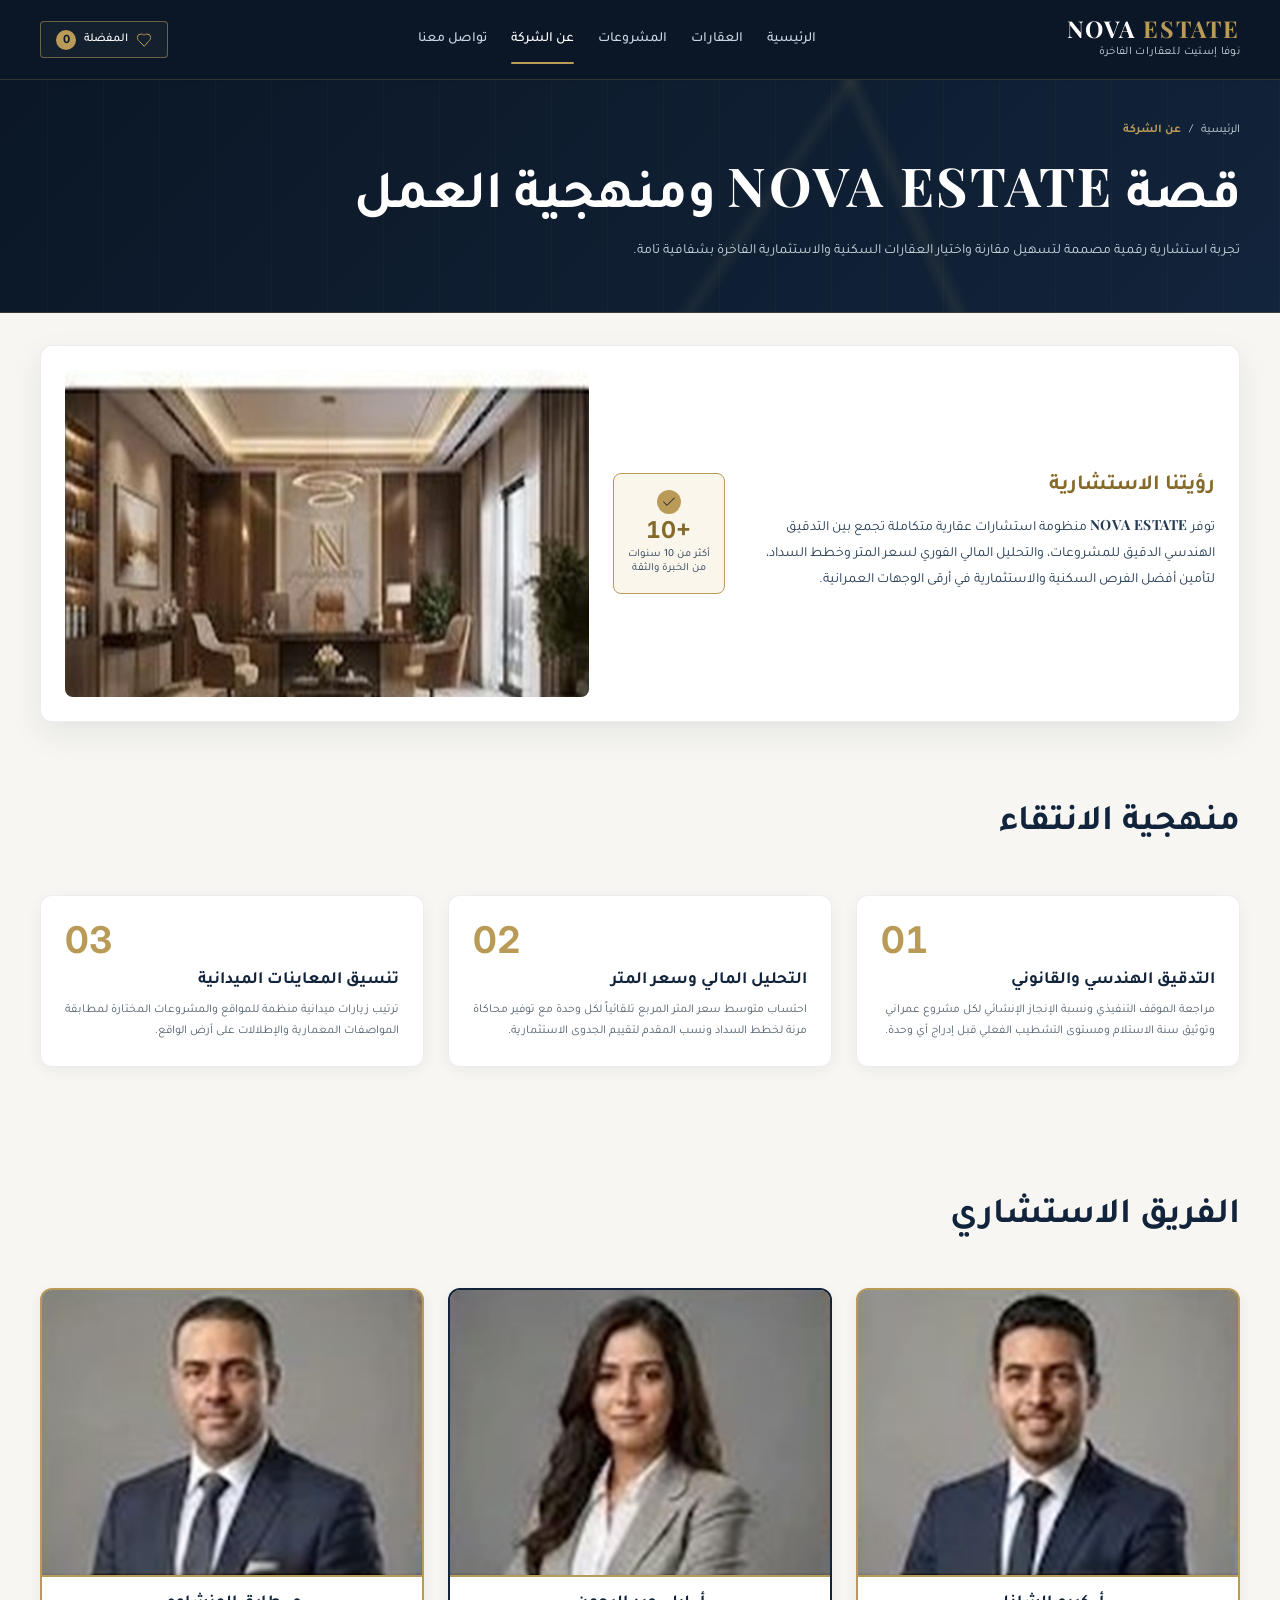
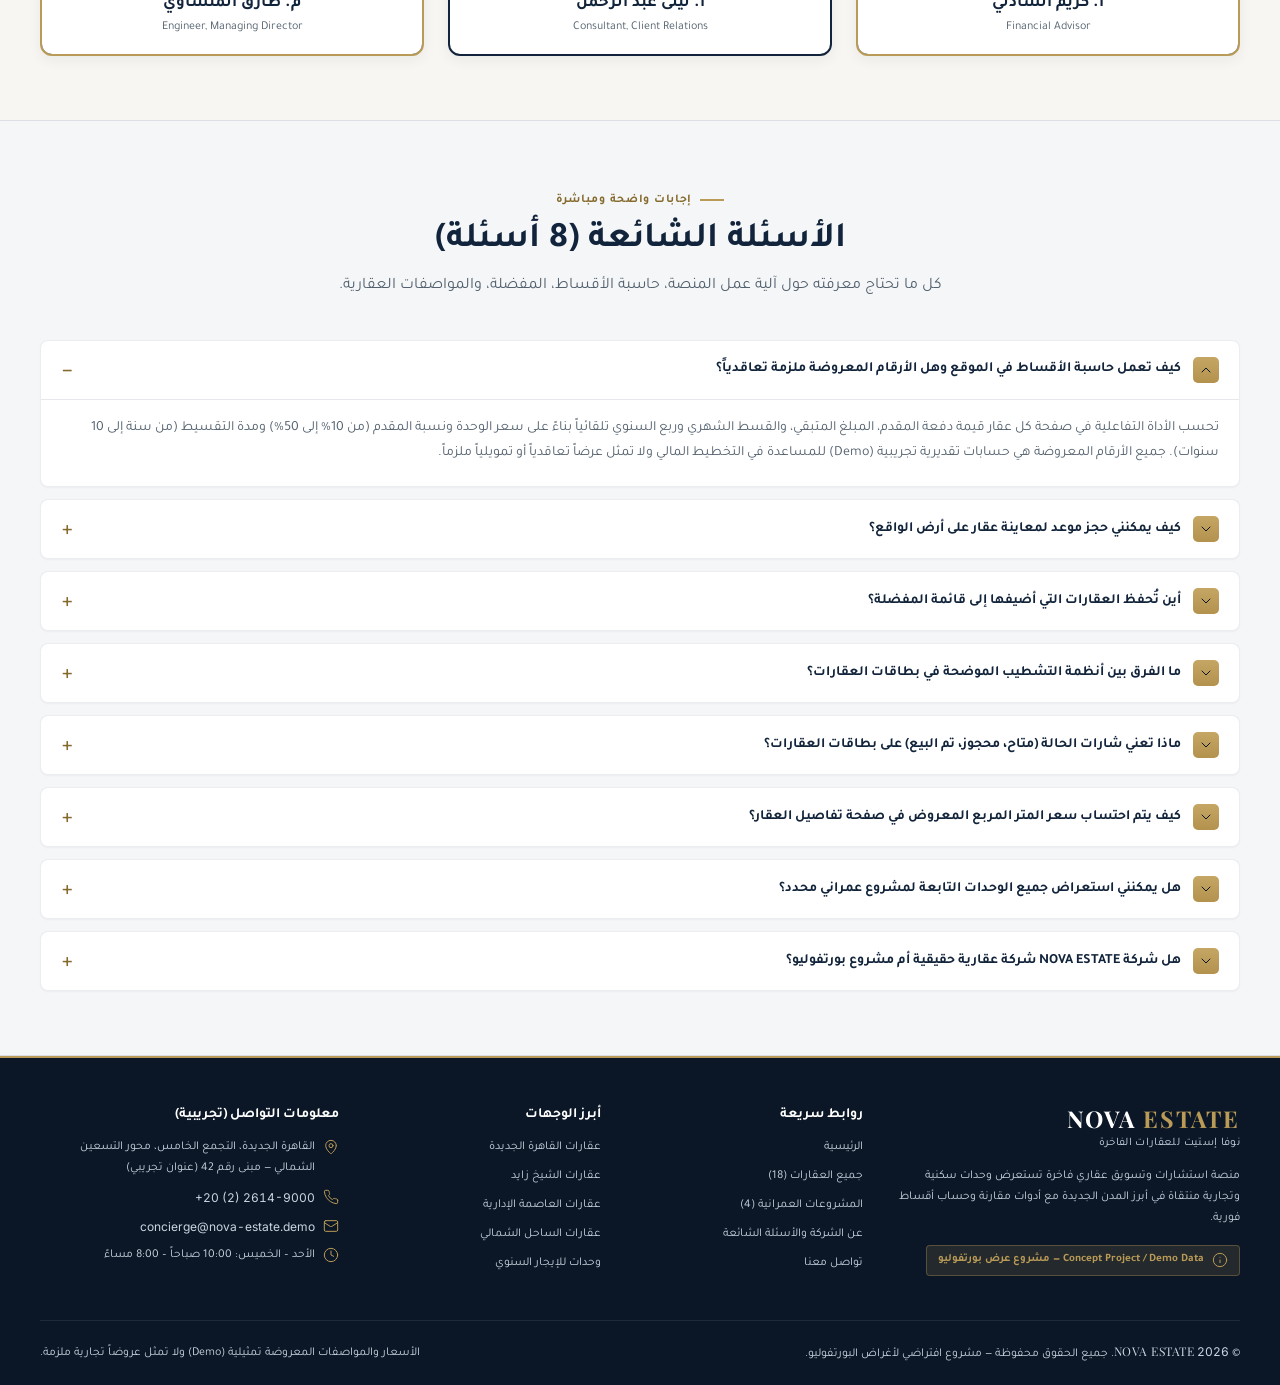
==== commit 4bd03b8b: "Switch Arabic typography to Tajawal font across all pages" ====
--- a/about.html
+++ b/about.html
@@ -10,10 +10,10 @@
   <meta property="og:type" content="website">
   <link rel="icon" type="image/svg+xml" href="favicon.svg">
 
-  <!-- Google Fonts: Playfair Display + Inter + IBM Plex Sans Arabic -->
+  <!-- Google Fonts: Playfair Display + Inter + Tajawal -->
   <link rel="preconnect" href="https://fonts.googleapis.com">
   <link rel="preconnect" href="https://fonts.gstatic.com" crossorigin>
-  <link href="https://fonts.googleapis.com/css2?family=IBM+Plex+Sans+Arabic:wght@400;500;600;700&family=Inter:wght@400;500;600;700&family=Playfair+Display:wght@600;700&display=swap" rel="stylesheet">
+  <link href="https://fonts.googleapis.com/css2?family=Inter:wght@400;500;600;700&family=Playfair+Display:wght@600;700&family=Tajawal:wght@400;500;700;800&display=swap" rel="stylesheet">
 
   <!-- Modular Design System Stylesheets -->
   <link rel="stylesheet" href="assets/css/tokens.css">
--- a/assets/css/tokens.css
+++ b/assets/css/tokens.css
@@ -63,11 +63,11 @@
   --focus-ring: 0 0 0 3px rgba(185, 154, 87, 0.48);
 
   /* ------------------------------------------------------------------------
-     2. TYPOGRAPHY (Playfair Display + Inter + IBM Plex Sans Arabic)
+     2. TYPOGRAPHY (Playfair Display + Inter + Tajawal)
      ------------------------------------------------------------------------ */
-  --font-display: 'Playfair Display', 'IBM Plex Sans Arabic', Georgia, serif;
-  --font-sans: 'Inter', 'IBM Plex Sans Arabic', system-ui, -apple-system, BlinkMacSystemFont, sans-serif;
-  --font-numeric: 'Inter', system-ui, -apple-system, sans-serif;
+  --font-display: 'Playfair Display', 'Tajawal', Georgia, serif;
+  --font-sans: 'Tajawal', 'Inter', system-ui, -apple-system, BlinkMacSystemFont, sans-serif;
+  --font-numeric: 'Inter', 'Tajawal', system-ui, -apple-system, sans-serif;
 
   /* Fluid Type Scale */
   --text-h1: clamp(2.15rem, 4.2vw, 3.6rem);
